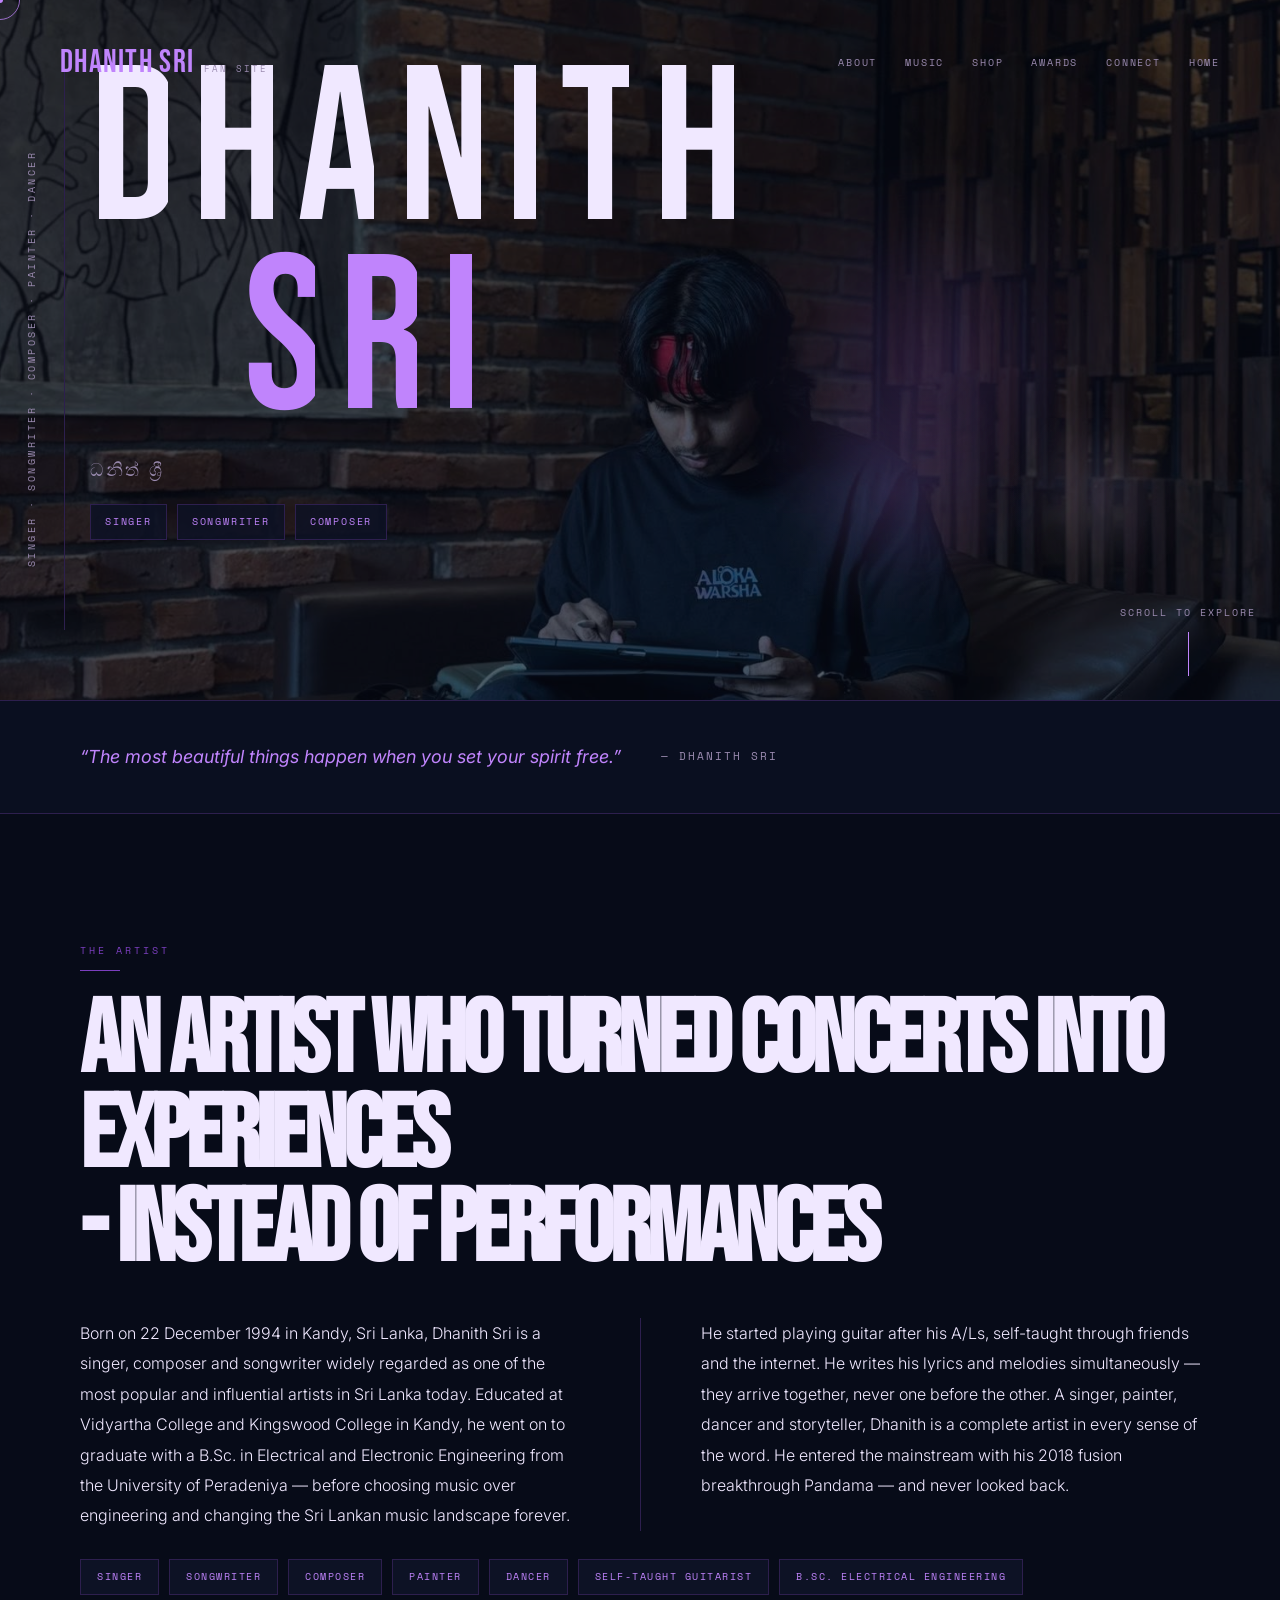
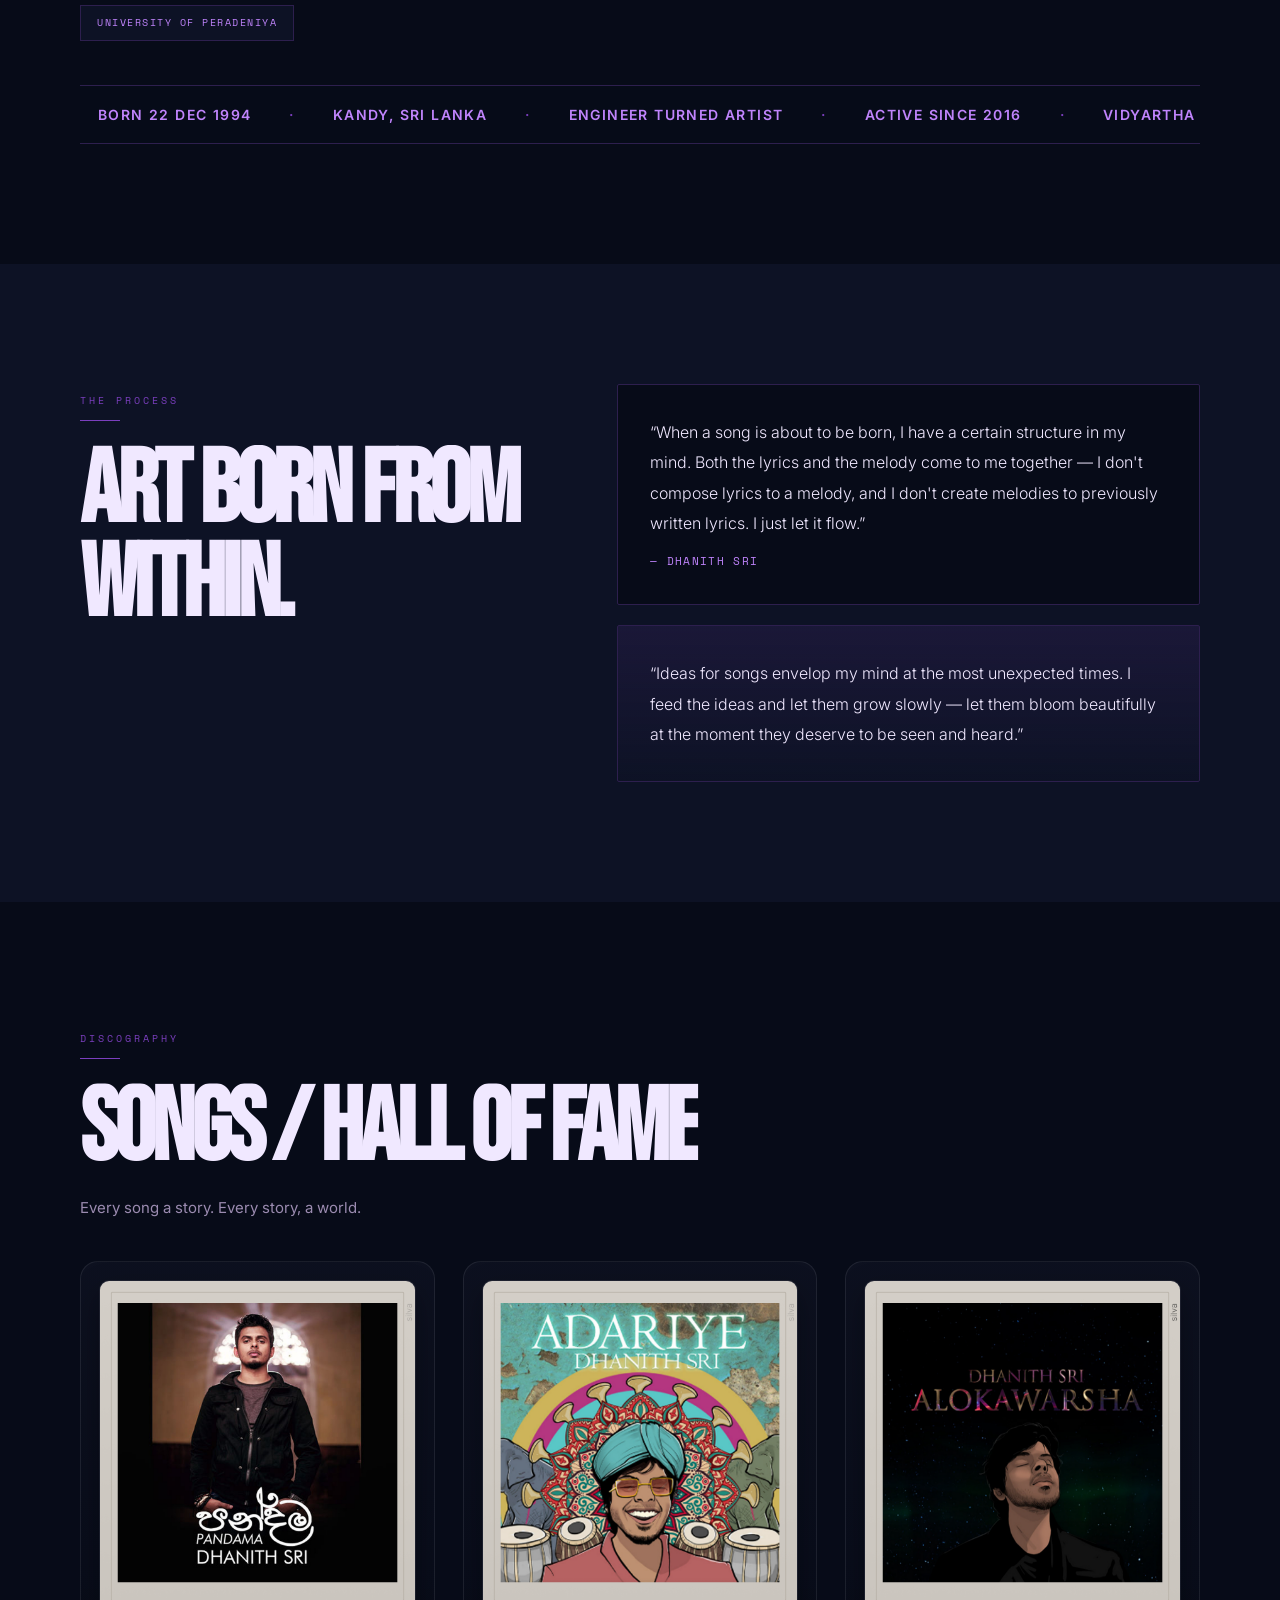
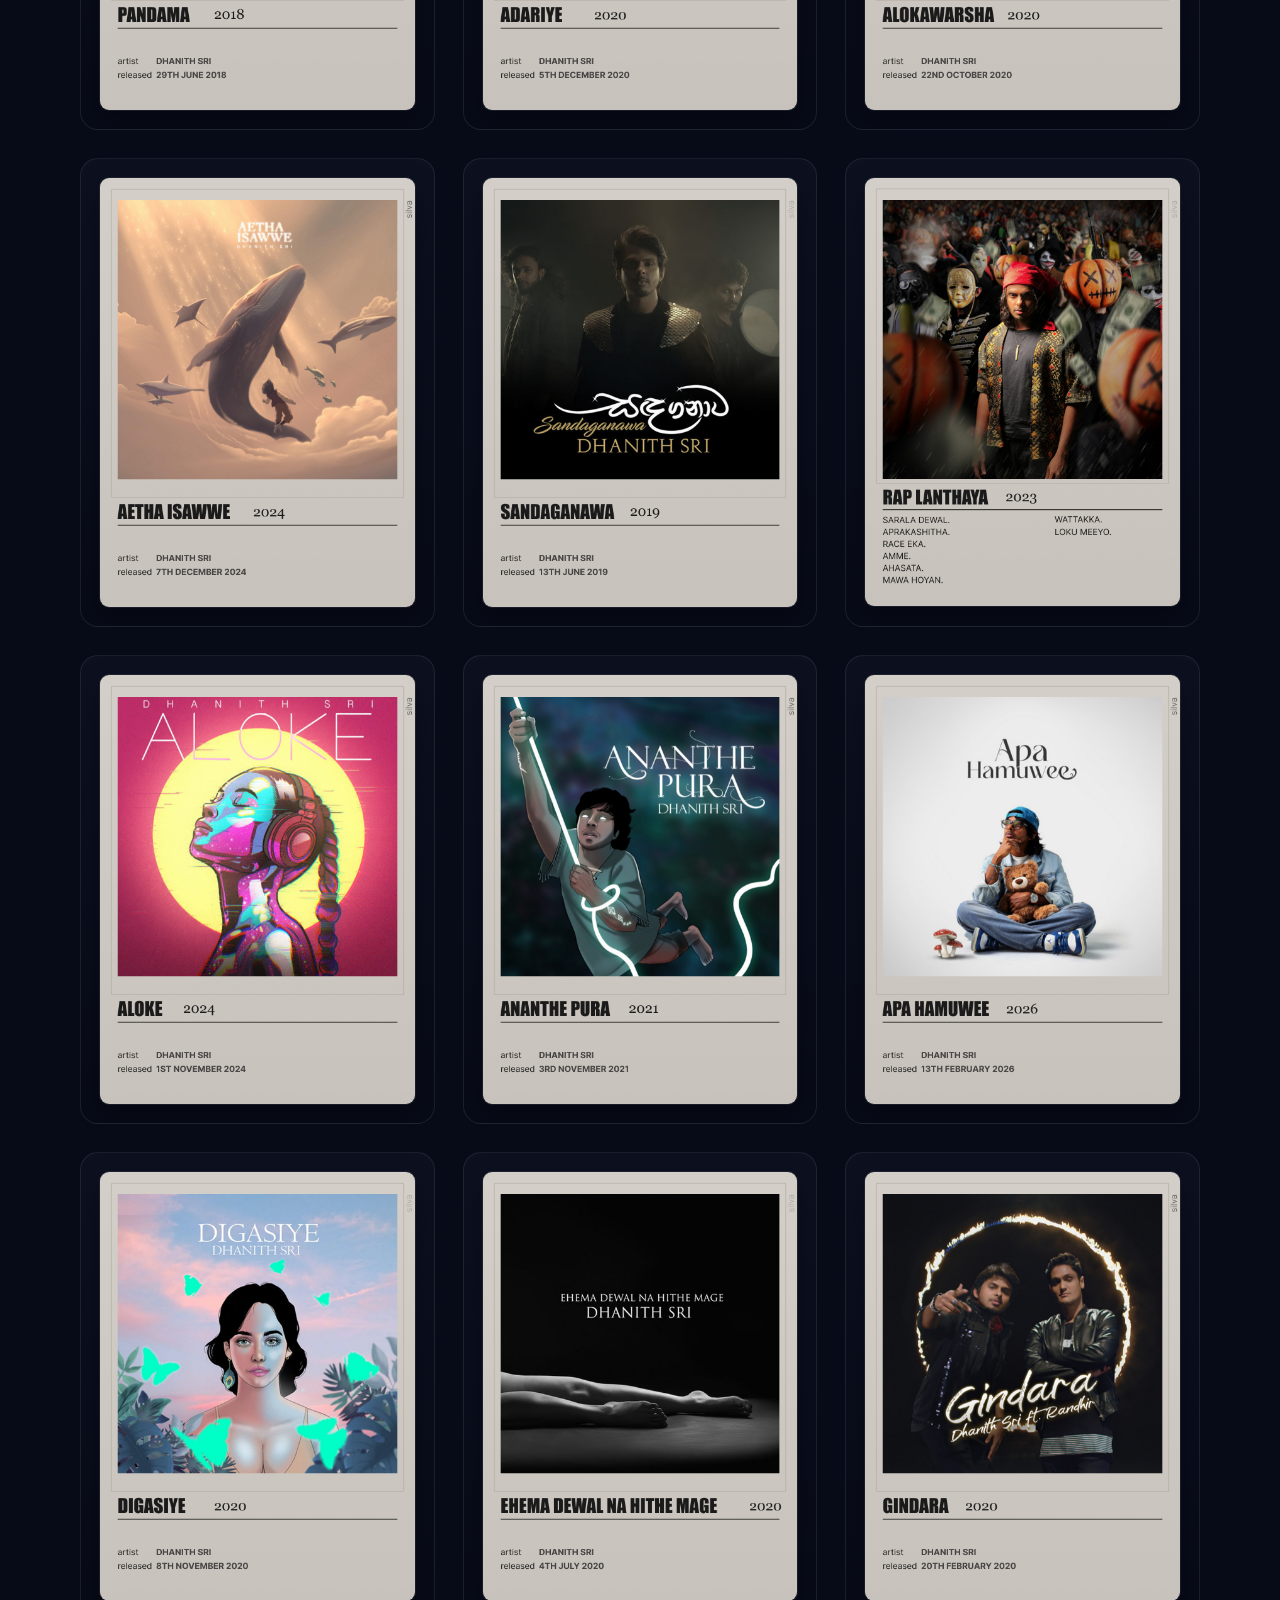
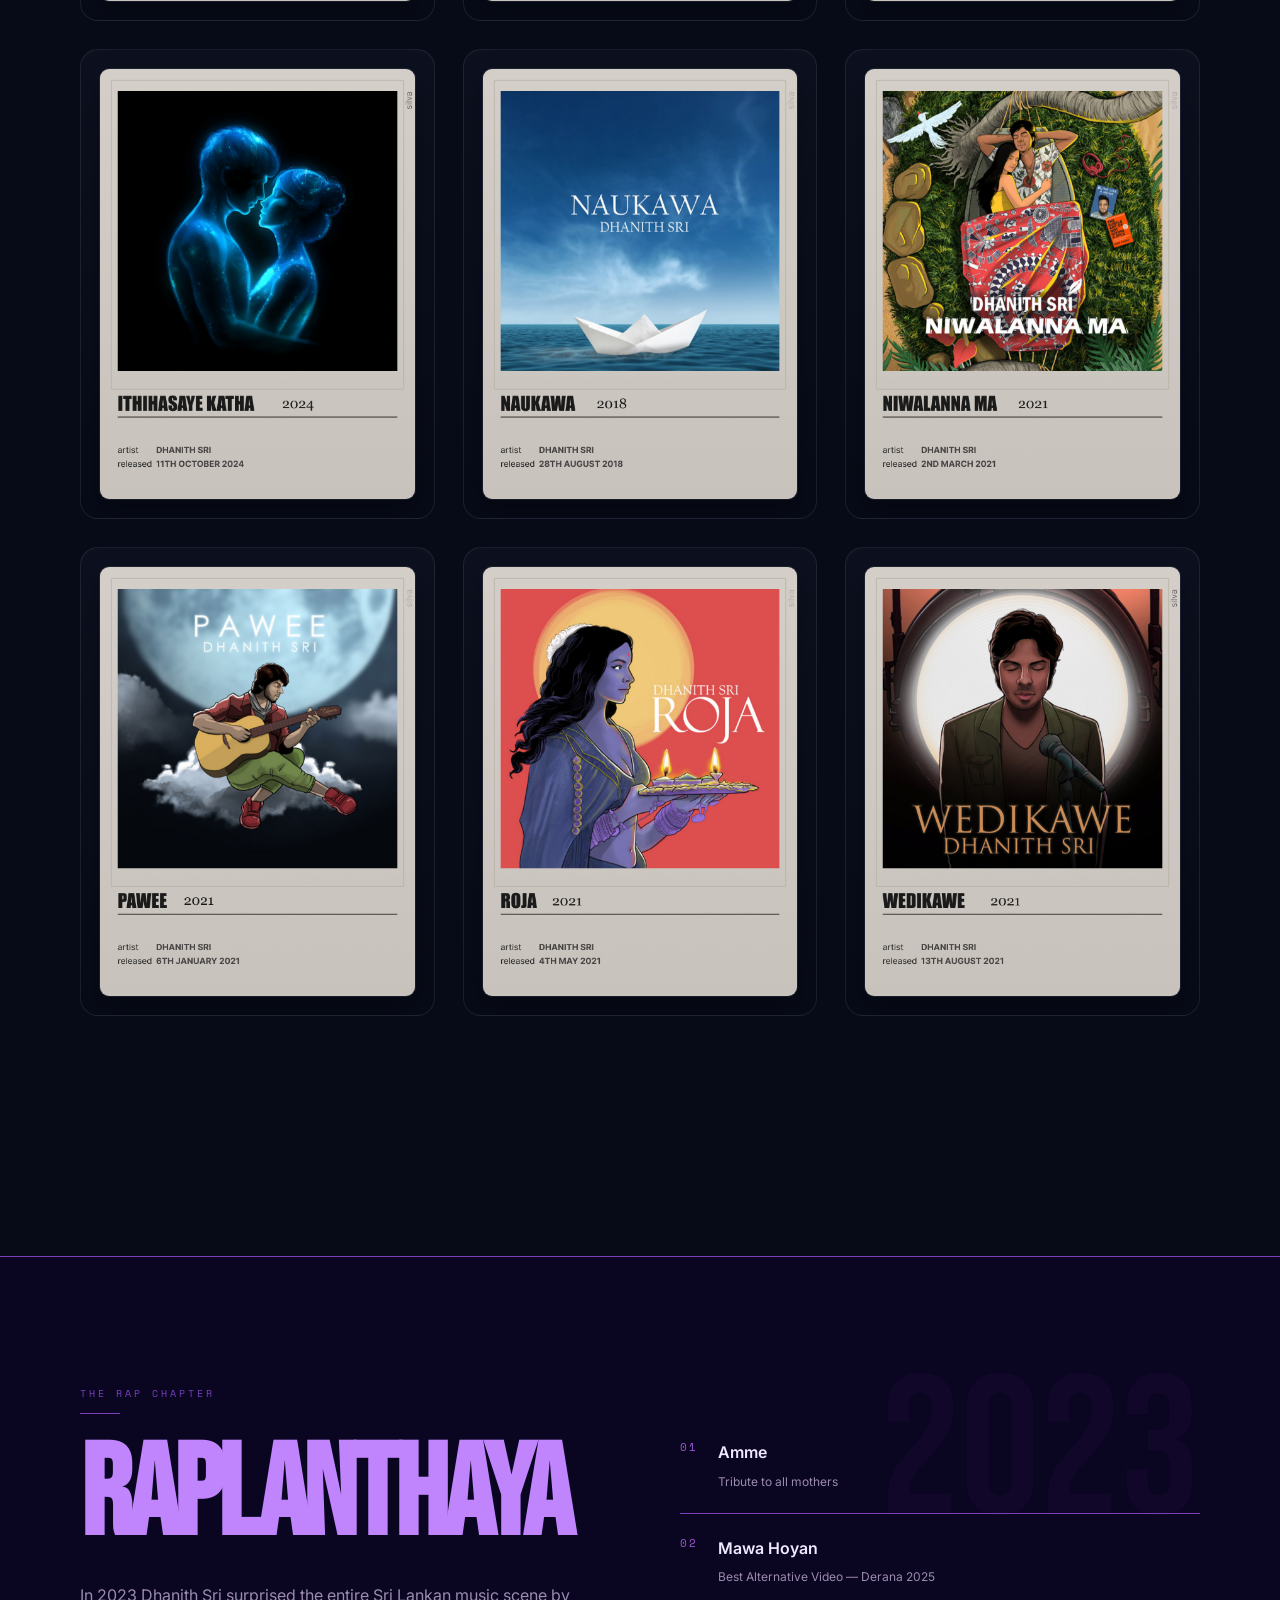
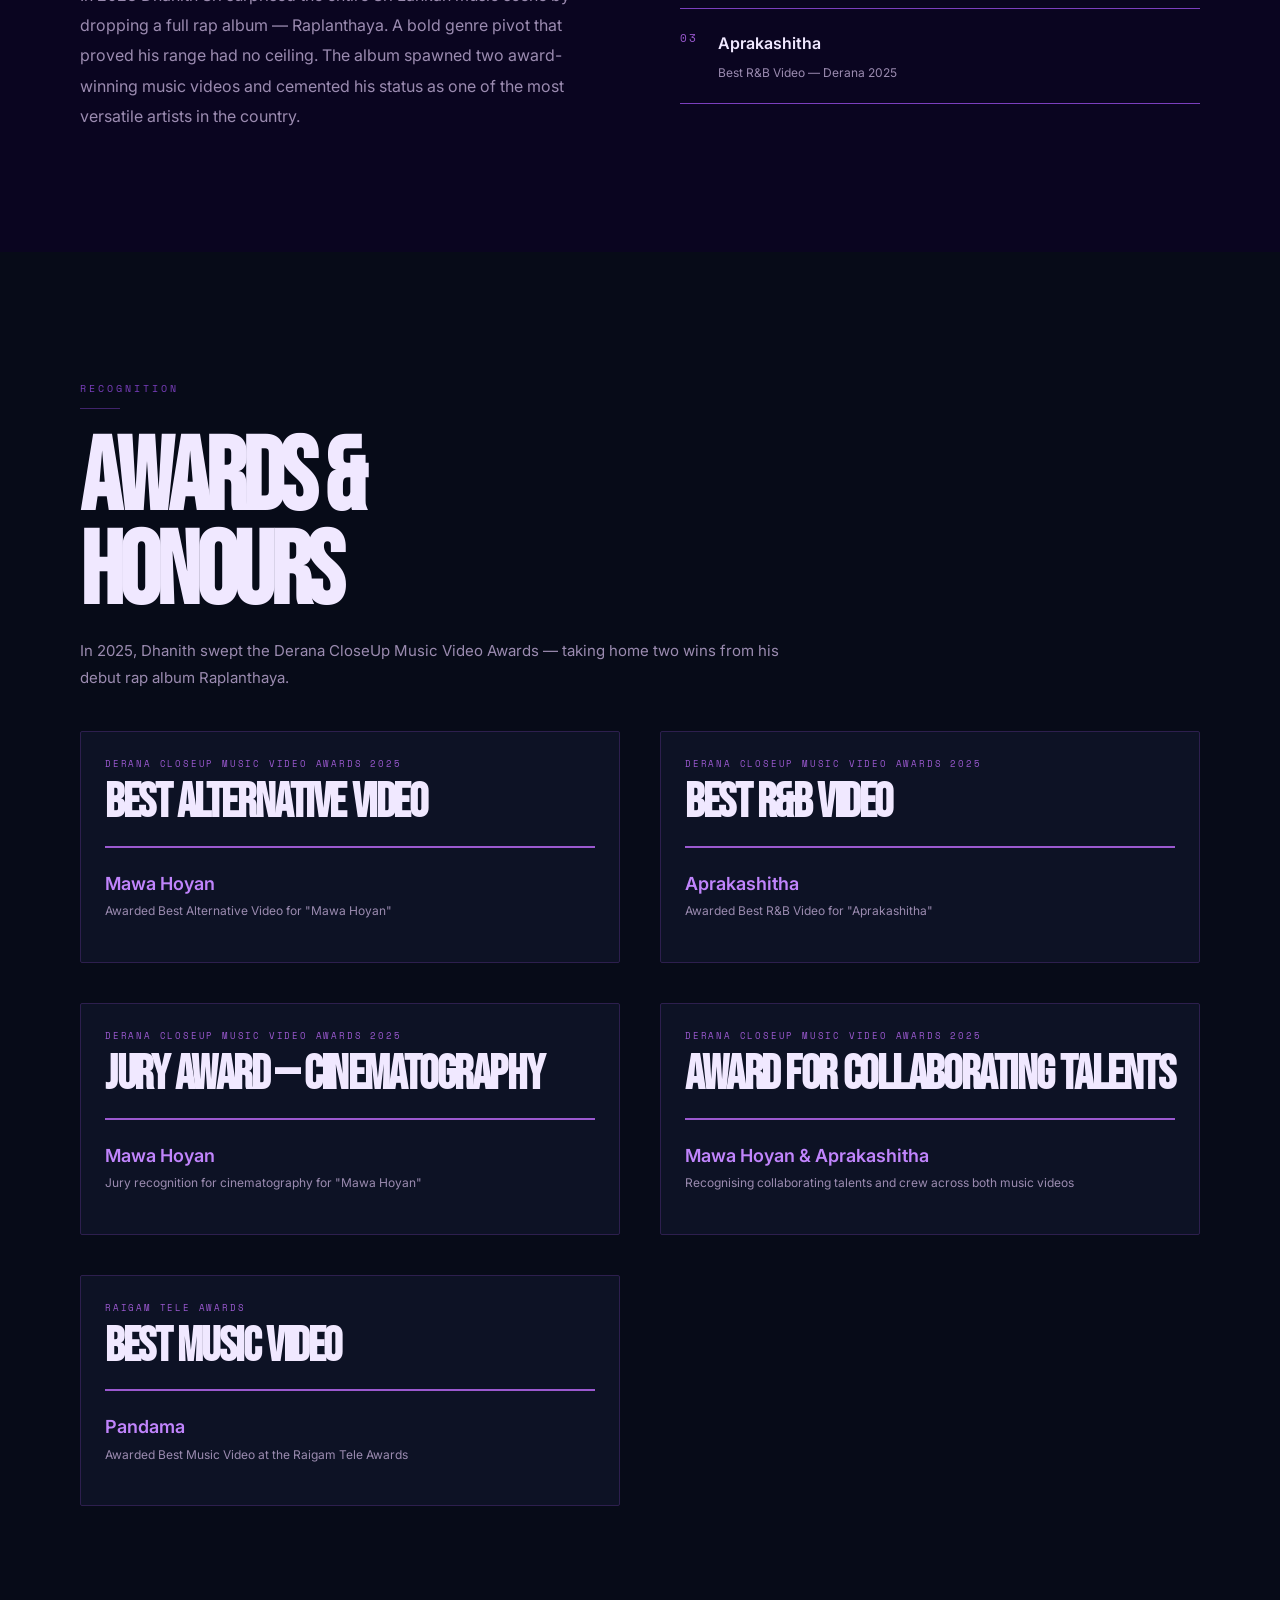
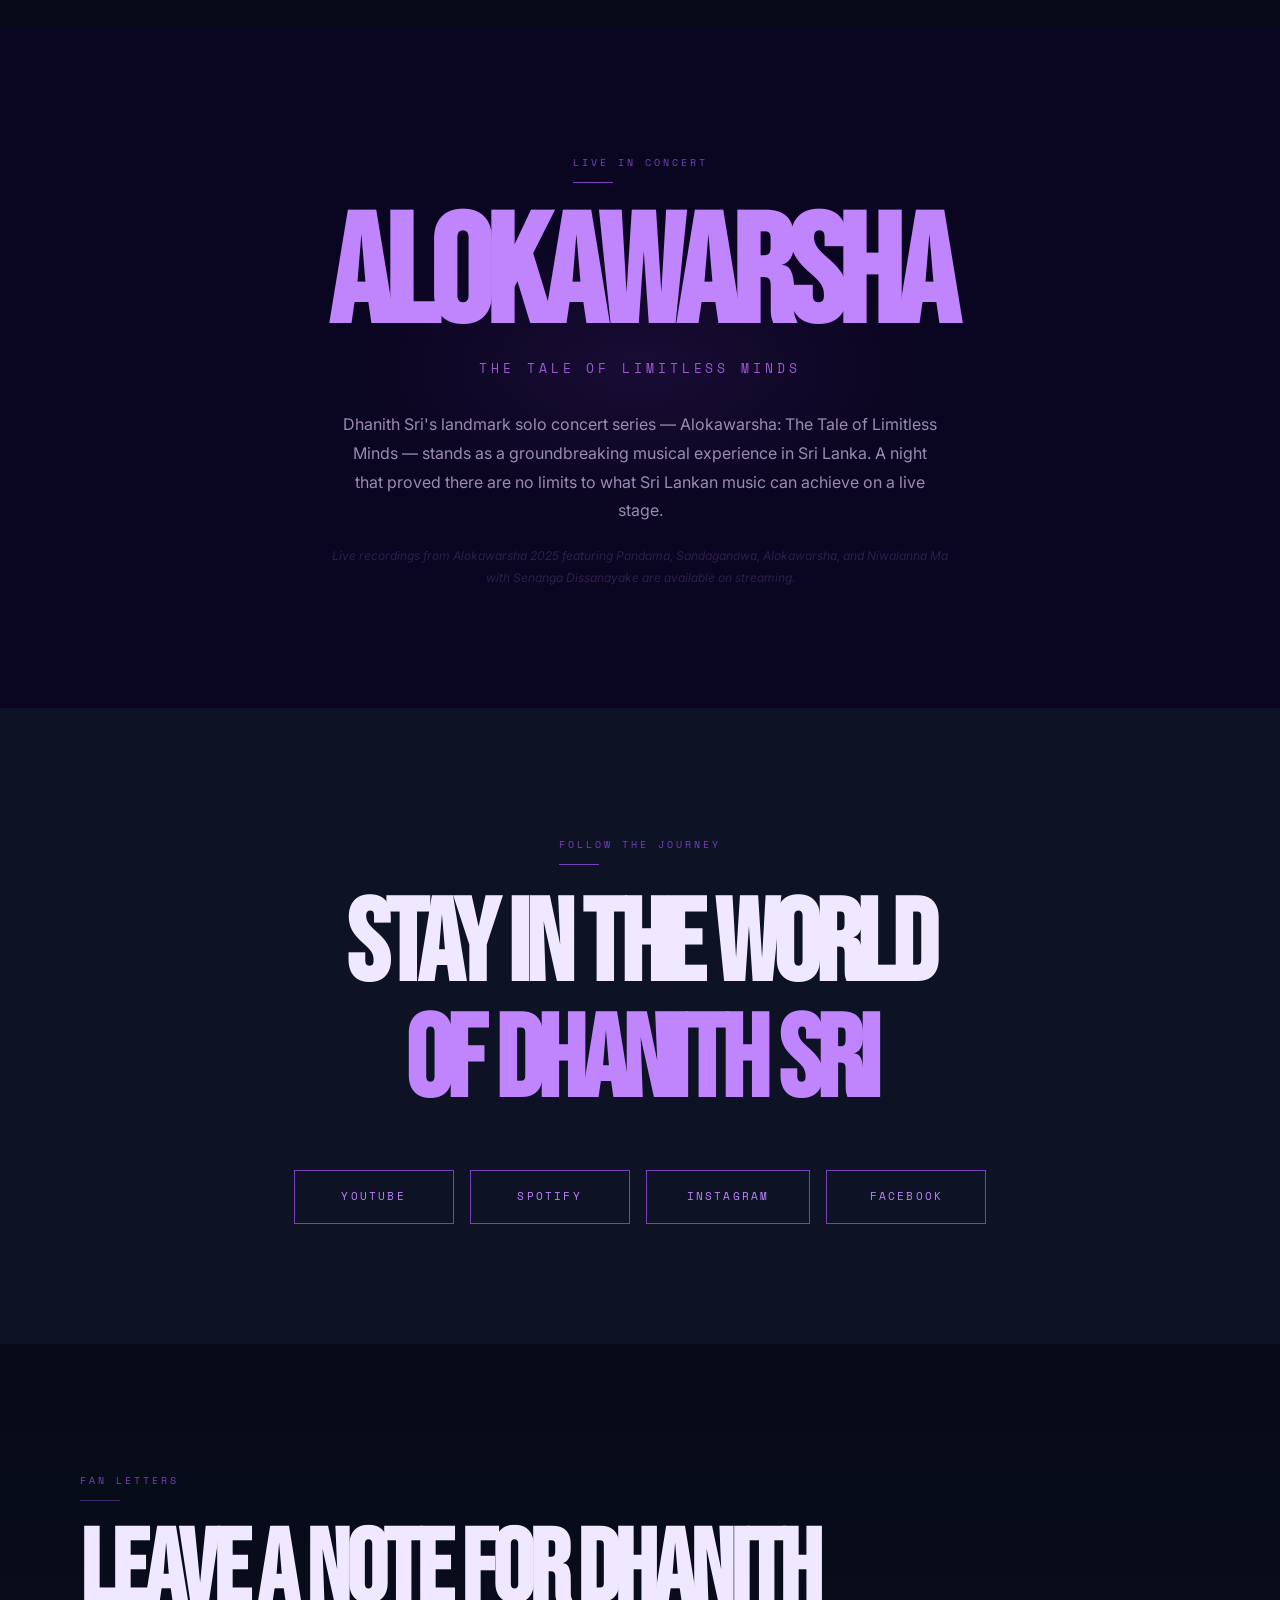
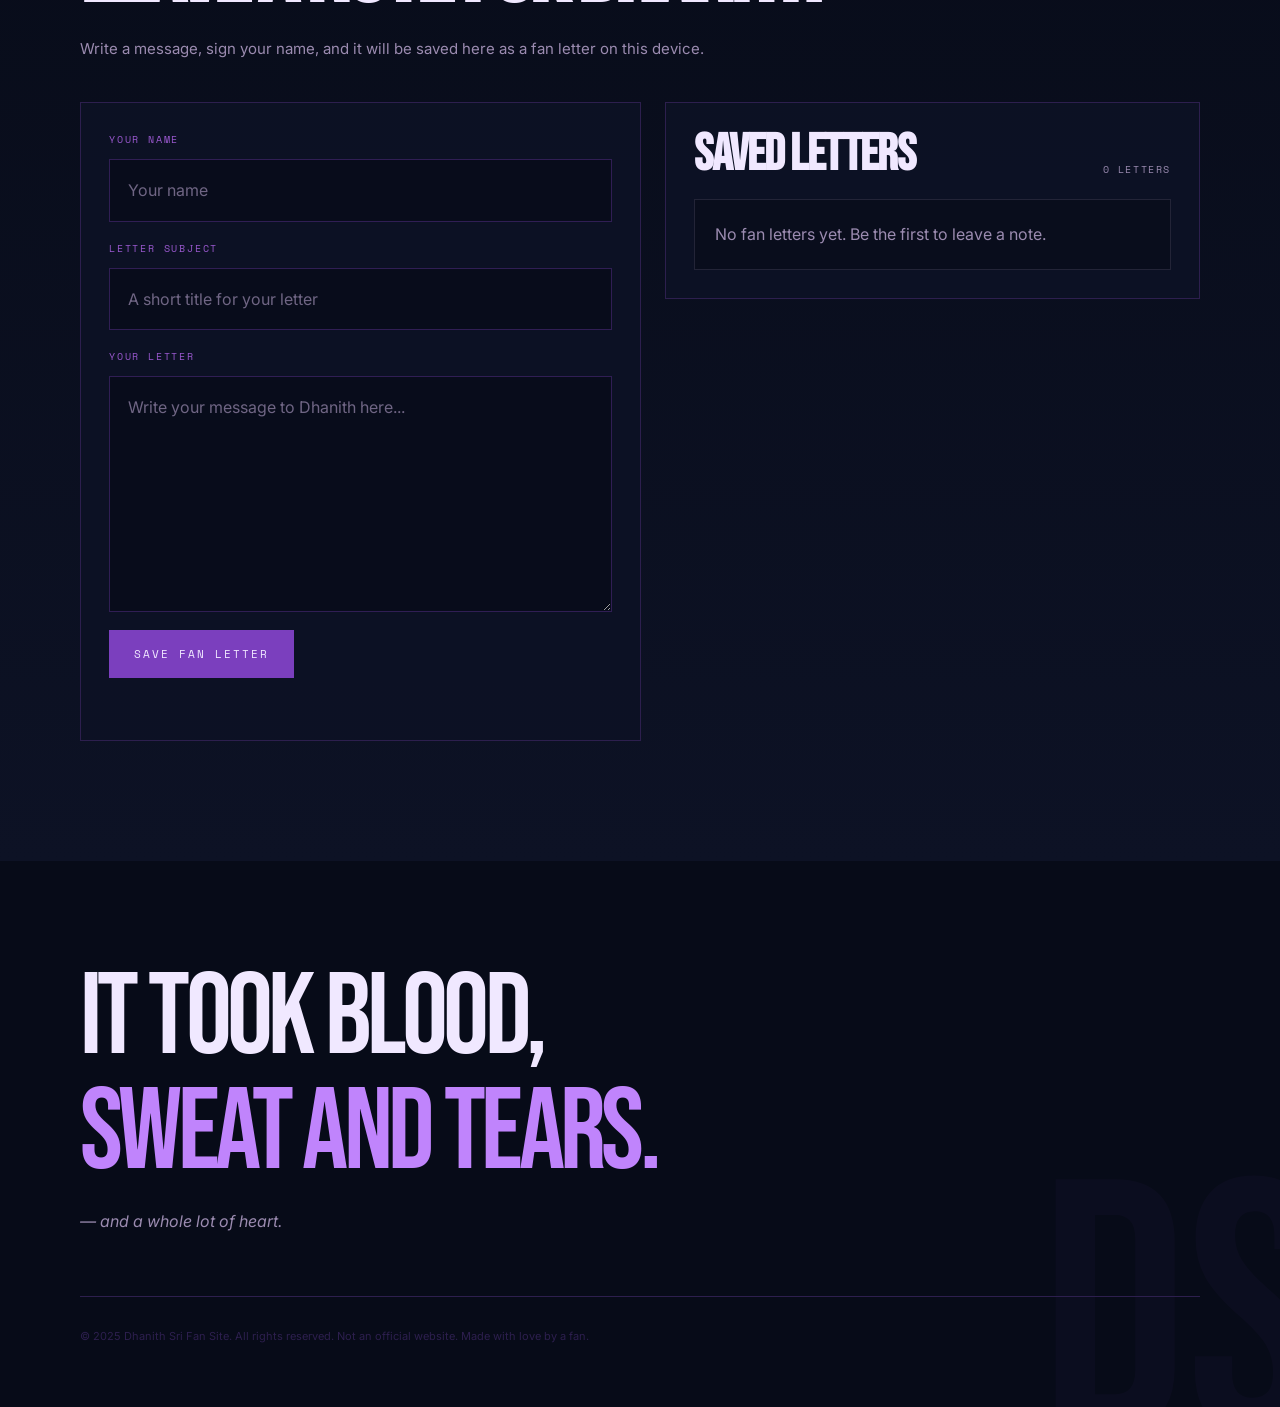
==== index.html @ 4b62cdda "Use assets/prevpic.png for Open Graph/Twitter preview image" ====
<!doctype html>
<html lang="en">
<head>
  <meta charset="utf-8" />
  <meta name="viewport" content="width=device-width, initial-scale=1" />
  <meta name="color-scheme" content="dark" />
  <title>Dhanith Sri | Fan Site</title>
  <meta name="description" content="A premium fan experience celebrating Sri Lankan singer, songwriter and composer Dhanith Sri." />
  <!-- Social preview / Open Graph -->
  <meta property="og:title" content="Dhanith Sri | Fan Site" />
  <meta property="og:description" content="A premium fan experience celebrating Sri Lankan singer, songwriter and composer Dhanith Sri." />
  <meta property="og:image" content="https://dhanith-sri.vercel.app/assets/prevpic.png" />
  <meta property="og:type" content="website" />
  <meta name="twitter:card" content="summary_large_image" />
  <meta name="twitter:title" content="Dhanith Sri | Fan Site" />
  <meta name="twitter:description" content="A premium fan experience celebrating Sri Lankan singer, songwriter and composer Dhanith Sri." />
  <meta name="twitter:image" content="https://dhanith-sri.vercel.app/assets/prevpic.png" />
  <link rel="preconnect" href="https://fonts.googleapis.com" />
  <link rel="preconnect" href="https://fonts.gstatic.com" crossorigin />
  <link href="https://fonts.googleapis.com/css2?family=Bebas+Neue&family=Inter:wght@300;400;500;600;700&family=Space+Mono:wght@400;700&display=swap" rel="stylesheet" />
  <link rel="stylesheet" href="style.css?v=2" />
  <script defer src="https://cdnjs.cloudflare.com/ajax/libs/gsap/3.12.5/gsap.min.js"></script>
  <script defer src="https://cdnjs.cloudflare.com/ajax/libs/gsap/3.12.5/ScrollTrigger.min.js"></script>
  <script defer src="https://cdnjs.cloudflare.com/ajax/libs/gsap/3.12.5/SplitType.min.js"></script>
  <!-- Firebase (Realtime Database) - config injected below -->
  <script src="https://www.gstatic.com/firebasejs/9.22.1/firebase-app-compat.js"></script>
  <script src="https://www.gstatic.com/firebasejs/9.22.1/firebase-database-compat.js"></script>
  <script>
    // Firebase web config provided by project owner
    window.FIREBASE_CONFIG = {
      apiKey: "REDACTED_API_KEY",
      authDomain: "dhanith-sri.firebaseapp.com",
      databaseURL: "https://dhanith-sri-default-rtdb.asia-southeast1.firebasedatabase.app",
      projectId: "dhanith-sri",
      storageBucket: "dhanith-sri.firebasestorage.app",
      messagingSenderId: "902487593853",
      appId: "1:902487593853:web:cb216add874983cabd3214",
      measurementId: "G-N34LWM3WVP"
    };
  </script>
  <script defer src="script.js?v=2"></script>
</head>
<body class="is-loading">
  <div class="loader" aria-hidden="true">
    <div class="loader-inner">
      <div class="loader-mark">DHANITH SRI</div>
      <div class="loader-track"><span class="loader-fill"></span></div>
    </div>
  </div>

  <div class="cursor-dot" aria-hidden="true"></div>
  <div class="cursor-ring" aria-hidden="true"><span class="cursor-ring-label"></span></div>

  <div class="mobile-menu" id="mobileMenu" aria-hidden="true">
    <nav class="mobile-menu-inner" aria-label="Mobile navigation">
      <a class="mobile-nav-link" href="#home">Home</a>
      <a class="mobile-nav-link" href="#about">About</a>
      <!-- Gallery removed -->
      <a class="mobile-nav-link" href="#music">Music</a>
      <a class="mobile-nav-link" href="https://shop.dhanithsri.lk/shop/" target="_blank" rel="noopener">Shop</a>
      <a class="mobile-nav-link" href="#awards">Awards</a>
      <a class="mobile-nav-link" href="#connect">Connect</a>
    </nav>
  </div>

  <header class="site-nav" id="siteNav">
    <div class="nav-inner">
      <a class="brand" href="#home" aria-label="Dhanith Sri home">
        <span class="brand-mark">DHANITH SRI</span>
        <span class="brand-sub">fan site</span>
      </a>

      <nav class="nav-links" aria-label="Primary navigation">
        <a href="#about">About</a>
        <!-- Gallery removed -->
        <a href="#music">Music</a>
        <a href="https://shop.dhanithsri.lk/shop/" target="_blank" rel="noopener">Shop</a>
        <a href="#awards">Awards</a>
        <a href="#connect">Connect</a>
        <a href="#home">Home</a>
      </nav>

      <button class="menu-toggle" type="button" aria-controls="mobileMenu" aria-expanded="false">
        <span></span>
        <span></span>
      </button>
    </div>
  </header>

  <main>
    <section class="hero" id="home">
      <div class="hero-backdrop" aria-hidden="true"></div>
      <div class="hero-watermark"></div>
      <div class="hero-rule" aria-hidden="true"></div>
      <div class="hero-side-label">SINGER · SONGWRITER · COMPOSER · PAINTER · DANCER</div>

      <div class="hero-copy">
        <p class="hero-line hero-line-1" aria-label="Dhanith">
          <span class="char-wrap"><span class="char">D</span></span>
          <span class="char-wrap"><span class="char">H</span></span>
          <span class="char-wrap"><span class="char">A</span></span>
          <span class="char-wrap"><span class="char">N</span></span>
          <span class="char-wrap"><span class="char">I</span></span>
          <span class="char-wrap"><span class="char">T</span></span>
          <span class="char-wrap"><span class="char">H</span></span>
        </p>
        <p class="hero-line hero-line-2" aria-label="Sri">
          <span class="char-wrap"><span class="char">S</span></span>
          <span class="char-wrap"><span class="char">R</span></span>
          <span class="char-wrap"><span class="char">I</span></span>
        </p>
        <p class="hero-sinhala">ධනිත් ශ්‍රී</p>
        <div class="hero-tags" aria-label="Quick facts">
          <span class="hero-tag">Singer</span>
          <span class="hero-tag">Songwriter</span>
          <span class="hero-tag">Composer</span>
        </div>
      </div>

      <div class="hero-art" aria-hidden="true">
        <div class="hero-orb hero-orb-a"></div>
        <div class="hero-orb hero-orb-b"></div>
        <div class="hero-orb hero-orb-c"></div>
      </div>

      <div class="hero-scroll" aria-hidden="true">
        <span class="hero-scroll-text">Scroll to explore</span>
        <span class="hero-scroll-line-track"><span class="hero-scroll-line"></span></span>
      </div>
    </section>

    <section class="quote-strip">
      <div class="quote-strip-inner">
        <p class="quote-strip-quote">“The most beautiful things happen when you set your spirit free.”</p>
        <p class="quote-strip-attr">— Dhanith Sri</p>
      </div>
    </section>

    <section class="section section--primary" id="about">
      <div class="section-inner">
        <div class="section-label reveal-text">THE ARTIST</div>
        <h2 class="section-title reveal-text">An artist who turned concerts into experiences<br />-  instead of performances</h2>

        <div class="about-grid">
          <div class="about-col">
            <p class="about-copy">
              Born on 22 December 1994 in Kandy, Sri Lanka, Dhanith Sri is a singer, composer and songwriter widely regarded as one of the most popular and influential artists in Sri Lanka today. Educated at Vidyartha College and Kingswood College in Kandy, he went on to graduate with a B.Sc. in Electrical and Electronic Engineering from the University of Peradeniya — before choosing music over engineering and changing the Sri Lankan music landscape forever.
            </p>
          </div>
          <div class="about-divider" aria-hidden="true"></div>
          <div class="about-col">
            <p class="about-copy">
              He started playing guitar after his A/Ls, self-taught through friends and the internet. He writes his lyrics and melodies simultaneously — they arrive together, never one before the other. A singer, painter, dancer and storyteller, Dhanith is a complete artist in every sense of the word. He entered the mainstream with his 2018 fusion breakthrough Pandama — and never looked back.
            </p>
          </div>
        </div>

        <div class="chip-row" aria-label="Highlights">
          <span class="chip">Singer</span>
          <span class="chip">Songwriter</span>
          <span class="chip">Composer</span>
          <span class="chip">Painter</span>
          <span class="chip">Dancer</span>
          <span class="chip">Self-Taught Guitarist</span>
          <span class="chip">B.Sc. Electrical Engineering</span>
          <span class="chip">University of Peradeniya</span>
        </div>
      </div>

      <div class="ticker-shell" aria-hidden="true">
        <div class="ticker about-ticker">
          <span>Born 22 Dec 1994</span><span class="ticker-dot">·</span>
          <span>Kandy, Sri Lanka</span><span class="ticker-dot">·</span>
          <span>Engineer Turned Artist</span><span class="ticker-dot">·</span>
          <span>Active Since 2016</span><span class="ticker-dot">·</span>
          <span>Vidyartha College</span><span class="ticker-dot">·</span>
          <span>Kingswood College</span><span class="ticker-dot">·</span>
          <span>University of Peradeniya</span><span class="ticker-dot">·</span>
          <span>Self-Taught Guitarist</span><span class="ticker-dot">·</span>
          <span>Painter</span><span class="ticker-dot">·</span>
          <span>Dancer</span>
          <span>Born 22 Dec 1994</span><span class="ticker-dot">·</span>
          <span>Kandy, Sri Lanka</span><span class="ticker-dot">·</span>
          <span>Engineer Turned Artist</span><span class="ticker-dot">·</span>
          <span>Active Since 2016</span><span class="ticker-dot">·</span>
          <span>Vidyartha College</span><span class="ticker-dot">·</span>
          <span>Kingswood College</span><span class="ticker-dot">·</span>
          <span>University of Peradeniya</span><span class="ticker-dot">·</span>
          <span>Self-Taught Guitarist</span><span class="ticker-dot">·</span>
          <span>Painter</span><span class="ticker-dot">·</span>
          <span>Dancer</span>
        </div>
      </div>
    </section>

    <section class="section section--alt" id="process">
      <div class="section-inner process-layout">
        <div>
          <div class="section-label reveal-text">THE PROCESS</div>
          <h2 class="section-title reveal-text">Art born from within.</h2>
        </div>
        <div class="process-grid">
          <article class="process-quote-card">
            <p class="process-quote">
              “When a song is about to be born, I have a certain structure in my mind. Both the lyrics and the melody come to me together — I don't compose lyrics to a melody, and I don't create melodies to previously written lyrics. I just let it flow.”
            </p>
            <p class="process-source">— Dhanith Sri</p>
          </article>
          <article class="process-quote-card process-quote-card--accent">
            <p class="process-quote">
              “Ideas for songs envelop my mind at the most unexpected times. I feed the ideas and let them grow slowly — let them bloom beautifully at the moment they deserve to be seen and heard.”
            </p>
          </article>
        </div>
      </div>
    </section>



    <section class="section section--primary" id="music">
      <div class="section-inner section-head">
        <div>
          <div class="section-label reveal-text">DISCOGRAPHY</div>
          <h2 class="section-title reveal-text">Songs / Hall of Fame</h2>
          <p class="section-sub reveal-text">Every song a story. Every story, a world.</p>
        </div>
      </div>
      <div class="songs-grid" id="songsGrid"></div>
    </section>

    <!-- Collabs section removed -->

    <section class="section section--rap" id="rap">
      <div class="section-inner rap-inner">
        <div class="rap-copy">
          <div class="section-label reveal-text">THE RAP CHAPTER</div>
          <h2 class="rap-title reveal-text">Raplanthaya</h2>
          <p class="rap-body reveal-text">
            In 2023 Dhanith Sri surprised the entire Sri Lankan music scene by dropping a full rap album — Raplanthaya. A bold genre pivot that proved his range had no ceiling. The album spawned two award-winning music videos and cemented his status as one of the most versatile artists in the country.
          </p>
        </div>
        <div class="rap-panel">
          <div class="rap-watermark-year">2023</div>
          <div class="rap-track-list">
            <div class="rap-track rap-track--award">
              <div class="rap-track-num">01</div>
              <div>
                <div class="rap-track-title">Amme</div>
                <div class="rap-track-sub">Tribute to all mothers</div>
              </div>
            </div>
            <div class="rap-track rap-track--award">
              <div class="rap-track-num">02</div>
              <div>
                <div class="rap-track-title">Mawa Hoyan</div>
                <div class="rap-track-sub"> Best Alternative Video — Derana 2025</div>
              </div>
            </div>
            <div class="rap-track rap-track--award">
              <div class="rap-track-num">03</div>
              <div>
                <div class="rap-track-title">Aprakashitha</div>
                <div class="rap-track-sub"> Best R&amp;B Video — Derana 2025</div>
              </div>
            </div>
          </div>
        </div>
      </div>
    </section>

    <section class="section section--primary" id="awards">
      <div class="section-inner section-head">
        <div>
          <div class="section-label reveal-text">RECOGNITION</div>
          <h2 class="section-title reveal-text">Awards &amp;<br />Honours</h2>
          <p class="section-sub reveal-text">In 2025, Dhanith swept the Derana CloseUp Music Video Awards — taking home two wins from his debut rap album Raplanthaya.</p>
        </div>
      </div>
      <div class="awards-grid" id="awardsGrid"></div>
    </section>

    

    <section class="section section--concert" id="live">
      <div class="concert-glow" aria-hidden="true"></div>
      <div class="section-inner concert-inner">
        <div class="section-label reveal-text">LIVE IN CONCERT</div>
        <h2 class="concert-title reveal-text">Alokawarsha</h2>
        <p class="concert-sub reveal-text">The Tale of Limitless Minds</p>
        <p class="concert-desc reveal-text">
          Dhanith Sri's landmark solo concert series — Alokawarsha: The Tale of Limitless Minds — stands as a groundbreaking musical experience in Sri Lanka. A night that proved there are no limits to what Sri Lankan music can achieve on a live stage.
        </p>
        <p class="concert-note reveal-text">
          Live recordings from Alokawarsha 2025 featuring Pandama, Sandaganawa, Alokawarsha, and Niwalanna Ma with Senanga Dissanayake are available on streaming.
        </p>
      </div>
    </section>
    

    <section class="section section--connect" id="connect">
      <div class="section-inner connect-inner">
        <div class="section-label reveal-text">FOLLOW THE JOURNEY</div>
        <h2 class="connect-title reveal-text">Stay in the world<br /><span class="connect-title-purple">of Dhanith Sri</span></h2>
        <div class="connect-buttons">
          <a class="connect-btn" data-cursor="VIEW" href="https://www.youtube.com/@dhanithsrimusic/featured" target="_blank" rel="noopener">YouTube</a>
          <a class="connect-btn" data-cursor="VIEW" href="https://open.spotify.com/artist/25JFNpUo9kGJwGwMPUDBRs?si=By4ANctsQoyQgGPC8GblTQ" target="_blank" rel="noopener">Spotify</a>
          <a class="connect-btn" data-cursor="VIEW" href="https://www.instagram.com/dhanithsriofficial/" target="_blank" rel="noopener">Instagram</a>
          <a class="connect-btn" data-cursor="VIEW" href="https://www.facebook.com/dhanithsri" target="_blank" rel="noopener">Facebook</a>
        </div>
      </div>
    </section>

    <section class="section section--primary section--letters" id="fan-letters">
      <div class="section-inner fan-letters-inner">
        <div class="fan-letters-copy">
          <div class="section-label reveal-text">FAN LETTERS</div>
          <h2 class="section-title reveal-text">Leave a note for Dhanith</h2>
          <p class="section-sub reveal-text">Write a message, sign your name, and it will be saved here as a fan letter on this device.</p>
        </div>

        <div class="fan-letters-layout">
          <form class="fan-letter-form" id="fanLetterForm">
            <label class="fan-field">
              <span>Your name</span>
              <input id="fanName" name="fanName" type="text" maxlength="60" placeholder="Your name" required />
            </label>

            <label class="fan-field">
              <span>Letter subject</span>
              <input id="fanSubject" name="fanSubject" type="text" maxlength="80" placeholder="A short title for your letter" required />
            </label>

            <label class="fan-field fan-field--message">
              <span>Your letter</span>
              <textarea id="fanMessage" name="fanMessage" rows="7" maxlength="1000" placeholder="Write your message to Dhanith here..." required></textarea>
            </label>

            <button class="fan-letter-submit" type="submit">Save fan letter</button>
            <p class="fan-letter-status" id="fanLetterStatus" aria-live="polite"></p>
          </form>

          <div class="fan-letter-wall" aria-live="polite">
            <div class="fan-letter-wall-head">
              <h3>Saved letters</h3>
              <p id="fanLetterCount">0 letters</p>
            </div>
            <div class="fan-letter-list" id="fanLetterList"></div>
          </div>
        </div>
      </div>
    </section>
  </main>

  <footer class="site-footer">
    <div class="footer-watermark" aria-hidden="true">DS</div>
    <div class="footer-inner">
      <span class="footer-big">It took blood,<br /><span class="footer-big-purple">sweat and tears.</span></span>
      <p class="footer-sub">— and a whole lot of heart.</p>
      <div class="footer-rule"></div>
      <div class="footer-meta">
          <p class="footer-copy">© 2025 Dhanith Sri Fan Site. All rights reserved. Not an official website. Made with love by a fan.</p>
      </div>
    </div>
  </footer>

  <!-- Immersive Song Modal -->
  <div class="modal-overlay" id="songModal" aria-hidden="true">
    <div class="modal-wrapper">
      <button class="modal-close" id="modalCloseBtn" aria-label="Close modal">
        <span></span>
        <span></span>
      </button>
      <div class="modal-body">
        <div class="modal-left">
          <div class="modal-poster-wrap">
            <img class="modal-poster" id="modalPoster" src="" alt="Song Poster" />
          </div>
        </div>
        <div class="modal-right">
          <div class="modal-header-info">
            <span class="modal-genre" id="modalGenre">Alternative Fusion</span>
            <span class="modal-year" id="modalYear">2018</span>
          </div>
          <h2 class="modal-song-title" id="modalSongTitle">Pandama</h2>
          <p class="modal-artist">Dhanith Sri</p>
          <div class="modal-divider"></div>
          <p class="modal-description" id="modalDescription">
            The breakthrough fusion track that reshaped the contemporary Sri Lankan music scene, blending alternative rock with traditional folk vibes.
          </p>
          
          <!-- Interactive Embed Section -->
          <div class="modal-player-wrap">
            <div class="modal-player-header">STREAM / PLAY TRACK</div>
            <div class="modal-embed" id="modalEmbed">
              <!-- Dynamically populated iframe -->
            </div>
          </div>
          
          <div class="modal-links">
            <a class="modal-link-btn modal-link-btn--youtube" id="modalYoutubeLink" href="#" target="_blank" rel="noopener">YouTube Video</a>
            <a class="modal-link-btn modal-link-btn--spotify" id="modalSpotifyLink" href="#" target="_blank" rel="noopener">Spotify Stream</a>
          </div>
        </div>
      </div>
    </div>
  </div>
</body>
</html>
---- style.css ----
:root {
  --bg-primary: #070B18;
  --bg-secondary: #0D1225;
  --bg-tertiary: #0a0520;
  --purple-deep: #7B3FBE;
  --purple-mid: #9B59D0;
  --purple-light: #C084FC;
  --purple-shimmer: #E2C4FF;
  --text-primary: #F0E8FF;
  --text-secondary: #9B8BB0;
  --border: #2D1F4E;
  --card-a: #1a0a3d;
  --card-b: #0f1535;
  --card-c: #200a40;
  --card-d: #0a1628;
}

* {
  box-sizing: border-box;
}

html {
  scroll-behavior: smooth;
  cursor: none;
}

html.touch-device,
html.touch-device body {
  cursor: auto;
}

body {
  margin: 0;
  min-height: 100vh;
  background:
    radial-gradient(circle at 18% 12%, rgba(155, 89, 208, 0.12), transparent 24%),
    radial-gradient(circle at 80% 16%, rgba(226, 196, 255, 0.08), transparent 20%),
    linear-gradient(180deg, var(--bg-primary) 0%, var(--bg-tertiary) 100%);
  color: var(--text-primary);
  font-family: Inter, sans-serif;
  font-size: 16px;
  line-height: 1.8;
  overflow-x: hidden;
}

body.is-loading {
  overflow: hidden;
}

body.menu-open {
  overflow: hidden;
}

img,
svg {
  display: block;
  max-width: 100%;
}

a,
button {
  cursor: none;
}

button,
a {
  -webkit-tap-highlight-color: transparent;
}

main {
  position: relative;
  z-index: 1;
}

.section,
.quote-strip,
.site-footer {
  position: relative;
}

.section {
  padding: 120px 80px;
}

.section--primary {
  background: var(--bg-primary);
}

.section--alt {
  background: var(--bg-secondary);
}

.section--gallery {
  background: linear-gradient(180deg, #0a1022 0%, #070b18 100%);
  overflow: hidden;
}

.section--rap {
  background: var(--bg-tertiary);
  border-top: 1px solid var(--purple-deep);
}

.section--stats {
  background: var(--bg-secondary);
  border-top: 1px solid var(--border);
  border-bottom: 1px solid var(--border);
}

.section--concert {
  background: var(--bg-tertiary);
  text-align: center;
  overflow: hidden;
}

.section--connect {
  background: var(--bg-secondary);
  text-align: center;
}

.section-inner,
.nav-inner,
.footer-inner,
.quote-strip-inner {
  max-width: 1200px;
  margin: 0 auto;
}

.section-head {
  display: flex;
  justify-content: space-between;
  align-items: end;
  gap: 32px;
  margin-bottom: 40px;
}

.section-head--stacked {
  margin-bottom: 28px;
}

.section-label {
  display: inline-flex;
  flex-direction: column;
  gap: 14px;
  margin-bottom: 24px;
  color: var(--purple-deep);
  font-family: 'Space Mono', monospace;
  font-size: 10px;
  line-height: 1;
  letter-spacing: 0.3em;
  text-transform: uppercase;
}

.section-label::after {
  content: '';
  display: block;
  width: 40px;
  height: 1px;
  background: var(--purple-deep);
}

.section-title,
.rap-title,
.concert-title,
.connect-title {
  margin: 0;
  font-family: 'Bebas Neue', sans-serif;
  text-transform: uppercase;
  letter-spacing: -0.04em;
  line-height: 0.92;
}

.section-title {
  font-size: clamp(60px, 8vw, 120px);
}

.section-sub {
  max-width: 720px;
  margin: 16px 0 0;
  color: var(--text-secondary);
  font-size: 15px;
}

.reveal-text {
  clip-path: inset(0 0 0 0);
}

.loader {
  position: fixed;
  inset: 0;
  z-index: 9999;
  display: grid;
  place-items: center;
  background: var(--bg-primary);
}

.loader-inner {
  text-align: center;
}

.loader-mark {
  margin-bottom: 8px;
  color: var(--purple-light);
  font-family: 'Bebas Neue', sans-serif;
  font-size: clamp(88px, 16vw, 180px);
  line-height: 0.9;
  letter-spacing: 0.02em;
}

.loader-name {
  margin-bottom: 20px;
  color: var(--text-secondary);
  font-family: 'Space Mono', monospace;
  font-size: 11px;
  letter-spacing: 0.25em;
  text-transform: uppercase;
}

.loader-track {
  position: relative;
  width: min(880px, 90vw);
  height: 2px;
  background: #2D1F4E;
  overflow: hidden;
}

.loader-fill {
  display: block;
  width: 0;
  height: 100%;
  background: var(--purple-deep);
}

.cursor-dot,
.cursor-ring {
  position: fixed;
  top: 0;
  left: 0;
  pointer-events: none;
  z-index: 10000;
  transform: translate(-50%, -50%);
}

.cursor-dot {
  width: 6px;
  height: 6px;
  border-radius: 50%;
  background: var(--purple-light);
}

.cursor-ring {
  width: 40px;
  height: 40px;
  border: 1px solid rgba(192, 132, 252, 0.75);
  border-radius: 50%;
  display: grid;
  place-items: center;
  color: var(--text-primary);
  font-family: 'Space Mono', monospace;
  font-size: 8px;
  letter-spacing: 0.2em;
  text-transform: uppercase;
  background: rgba(123, 63, 190, 0);
  transition: background 0.25s ease, border-color 0.25s ease, color 0.25s ease;
}

.cursor-ring.is-active {
  background: rgba(123, 63, 190, 0.14);
  border-color: var(--purple-light);
  color: var(--text-primary);
}

.cursor-ring-label {
  transform: translateY(1px);
  white-space: nowrap;
}

.site-nav {
  position: fixed;
  inset: 0 0 auto 0;
  z-index: 70;
  padding: 18px 24px 0;
  pointer-events: none;
}

.nav-inner {
  display: flex;
  align-items: center;
  justify-content: space-between;
  gap: 20px;
  padding: 16px 20px;
  border-bottom: 1px solid transparent;
  transition: background 0.35s ease, backdrop-filter 0.35s ease, border-color 0.35s ease, transform 0.35s ease;
  pointer-events: auto;
}

.site-nav.scrolled .nav-inner {
  background: rgba(7, 11, 24, 0.85);
  border-bottom-color: var(--border);
  backdrop-filter: blur(20px);
}

.brand {
  display: inline-flex;
  align-items: baseline;
  gap: 10px;
  color: var(--text-primary);
  text-decoration: none;
}

.brand-mark {
  font-family: 'Bebas Neue', sans-serif;
  font-size: 32px;
  letter-spacing: 0.04em;
  color: var(--purple-light);
}

.brand-sub {
  color: var(--text-secondary);
  font-family: 'Space Mono', monospace;
  font-size: 9px;
  letter-spacing: 0.22em;
  text-transform: uppercase;
}

.nav-links {
  display: flex;
  align-items: center;
  gap: 28px;
}

.nav-links a {
  color: var(--text-secondary);
  font-family: 'Space Mono', monospace;
  font-size: 10px;
  letter-spacing: 0.18em;
  text-decoration: none;
  text-transform: uppercase;
  transition: color 0.25s ease;
}

.nav-links a:hover {
  color: var(--purple-light);
}

.menu-toggle {
  display: none;
  width: 44px;
  height: 44px;
  border: 1px solid var(--border);
  background: rgba(13, 18, 37, 0.72);
  color: var(--text-primary);
  padding: 0;
  align-items: center;
  justify-content: center;
  flex-direction: column;
  gap: 5px;
}

.menu-toggle span {
  display: block;
  width: 16px;
  height: 1px;
  background: currentColor;
}

.mobile-menu {
  position: fixed;
  inset: 0;
  z-index: 9998;
  background: var(--bg-tertiary);
  display: grid;
  place-items: center;
  opacity: 0;
  pointer-events: none;
  transition: opacity 0.4s ease;
}

.mobile-menu.open {
  opacity: 1;
  pointer-events: auto;
}

.mobile-menu-inner {
  display: grid;
  gap: 12px;
  text-align: center;
}

.mobile-nav-link {
  color: var(--text-primary);
  text-decoration: none;
  font-family: 'Bebas Neue', sans-serif;
  font-size: clamp(50px, 12vw, 90px);
  letter-spacing: -0.04em;
  transition: color 0.25s ease;
}

.mobile-nav-link:hover {
  color: var(--purple-light);
}

.hero {
  position: relative;
  min-height: 100vh;
  min-height: 700px;
  overflow: hidden;
  background: var(--bg-primary);
}

/* Hero backdrop image placed behind the large DS watermark. */
.hero-backdrop {
  position: absolute;
  inset: 0;
  z-index: 0;
  pointer-events: none;
  background-image: url('assets/RANDOMS/531670048_1311829043633112_3766366517050029322_n.jpg');
  background-size: cover;
  background-position: center center;
  opacity: 0.38;
  filter: saturate(1) contrast(1) brightness(0.92);
  transform: scale(1.02);
} 

.hero-watermark {
  position: absolute;
  right: -60px;
  top: 50%;
  z-index: 2;
  color: var(--purple-deep);
  opacity: 0.04;
  font-family: 'Bebas Neue', sans-serif;
  font-size: clamp(300px, 40vw, 600px);
  line-height: 0.8;
  transform: translateY(-50%);
  pointer-events: none;
}

.hero-rule {
  position: absolute;
  left: 64px;
  top: 10%;
  width: 1px;
  height: 80%;
  background: var(--border);
}

.hero-side-label {
  position: absolute;
  left: 32px;
  top: 50%;
  z-index: 2;
  color: var(--text-secondary);
  font-family: 'Space Mono', monospace;
  font-size: 10px;
  letter-spacing: 0.25em;
  transform: rotate(-90deg) translateX(-50%);
  transform-origin: left center;
  white-space: nowrap;
}

.hero-copy {
  position: absolute;
  left: 90px;
  bottom: 160px;
  z-index: 3;
}

.hero-line {
  margin: 0;
  color: var(--text-primary);
  font-family: 'Bebas Neue', sans-serif;
  font-size: clamp(120px, 18vw, 220px);
  line-height: 0.86;
  letter-spacing: -0.05em;
}

.hero-line-2 {
  margin-left: clamp(80px, 12vw, 200px);
  color: var(--purple-light);
}

.char-wrap {
  display: inline-block;
  overflow: hidden;
  vertical-align: top;
}

.char {
  display: inline-block;
  transform: translateY(120%);
  transition: transform 1s cubic-bezier(0.16, 1, 0.3, 1);
  will-change: transform;
}

body.hero-ready .char {
  transform: translateY(0);
}

.hero-sinhala {
  margin: 16px 0 0;
  color: var(--text-secondary);
  font-family: 'Inter', sans-serif;
  font-size: 18px;
  letter-spacing: 0.14em;
}

.hero-tags {
  display: flex;
  flex-wrap: wrap;
  gap: 10px;
  margin-top: 18px;
}

.hero-tag {
  display: inline-flex;
  align-items: center;
  padding: 8px 14px;
  border: 1px solid var(--border);
  background: rgba(13, 18, 37, 0.82);
  color: var(--purple-light);
  font-family: 'Space Mono', monospace;
  font-size: 10px;
  letter-spacing: 0.18em;
  text-transform: uppercase;
}

.hero-art {
  position: absolute;
  inset: 0;
  pointer-events: none;
}

.hero-orb {
  position: absolute;
  border-radius: 50%;
  mix-blend-mode: screen;
}

.hero-orb-a {
  right: 11%;
  top: 22%;
  width: 420px;
  height: 420px;
  background: radial-gradient(circle, rgba(155, 89, 208, 0.2), rgba(155, 89, 208, 0.04) 48%, transparent 72%);
  filter: blur(4px);
}

.hero-orb-b {
  right: 20%;
  top: 52%;
  width: 260px;
  height: 260px;
  background: radial-gradient(circle, rgba(192, 132, 252, 0.16), rgba(192, 132, 252, 0.03) 52%, transparent 72%);
}

.hero-orb-c {
  right: 7%;
  top: 58%;
  width: 180px;
  height: 180px;
  background: radial-gradient(circle, rgba(226, 196, 255, 0.13), rgba(226, 196, 255, 0.02) 54%, transparent 76%);
}

.hero-scroll {
  position: absolute;
  right: 24px;
  bottom: 24px;
  z-index: 3;
  display: grid;
  justify-items: center;
  gap: 10px;
  color: var(--text-secondary);
}

.hero-scroll-text {
  font-family: 'Space Mono', monospace;
  font-size: 10px;
  letter-spacing: 0.2em;
  text-transform: uppercase;
}

.hero-scroll-line-track {
  width: 1px;
  height: 44px;
  overflow: hidden;
  background: rgba(45, 31, 78, 0.4);
}

.hero-scroll-line {
  display: block;
  width: 100%;
  height: 100%;
  background: var(--purple-light);
  transform-origin: top;
  animation: scrollPulse 1.8s ease infinite;
}

.quote-strip {
  padding: 40px 80px;
  background: #0a0f20;
  border-top: 1px solid var(--border);
  border-bottom: 1px solid var(--border);
}

.quote-strip-inner {
  display: flex;
  align-items: center;
  gap: 40px;
}

.quote-strip-quote {
  margin: 0;
  color: var(--purple-light);
  font-size: 18px;
  font-style: italic;
}

.quote-strip-attr {
  margin: 0;
  color: var(--text-secondary);
  font-family: 'Space Mono', monospace;
  font-size: 11px;
  letter-spacing: 0.18em;
  text-transform: uppercase;
}

.about-grid {
  display: grid;
  grid-template-columns: 1fr 1px 1fr;
  gap: 60px;
  margin-top: 40px;
}

.about-divider {
  background: var(--border);
}

.about-copy {
  margin: 0;
  color: var(--text-primary);
  font-weight: 300;
  line-height: 1.9;
}

.chip-row {
  display: flex;
  flex-wrap: wrap;
  gap: 10px;
  margin-top: 28px;
}

.chip {
  display: inline-flex;
  align-items: center;
  padding: 8px 16px;
  border: 1px solid var(--border);
  background: var(--bg-secondary);
  color: var(--purple-light);
  font-family: 'Space Mono', monospace;
  font-size: 10px;
  letter-spacing: 0.15em;
  text-transform: uppercase;
  transition: border-color 0.3s ease, background 0.3s ease, transform 0.3s ease;
}

.chip:hover {
  border-color: var(--purple-mid);
  background: rgba(123, 63, 190, 0.15);
  transform: translateY(-1px);
}

.ticker-shell {
  margin-top: 44px;
  overflow: hidden;
  border-top: 1px solid var(--border);
  border-bottom: 1px solid var(--border);
  background: rgba(7, 11, 24, 0.55);
}

.ticker-shell--spaced {
  margin-top: 50px;
}

.ticker {
  display: flex;
  align-items: center;
  width: max-content;
  gap: 0;
  padding: 16px 0;
  white-space: nowrap;
  animation: ticker 30s linear infinite;
}

.inspo-marquee {
  animation: ticker 20s linear infinite;
}

.collabs-marquee {
  animation: ticker 25s linear infinite;
}

.ticker span {
  margin: 0 18px;
  color: var(--purple-light);
  font-family: 'Inter', sans-serif;
  font-size: 14px;
  font-weight: 600;
  letter-spacing: 0.1em;
  text-transform: uppercase;
}

.ticker-dot {
  color: var(--purple-deep) !important;
  margin: 0 20px !important;
}

.process-layout {
  display: grid;
  grid-template-columns: minmax(260px, 0.9fr) 1.1fr;
  gap: 60px;
  align-items: start;
}

.process-grid {
  display: grid;
  gap: 20px;
}

.gallery-pin {
  position: relative;
  height: min(88vh, 900px);
  overflow: hidden;
}

.gallery-track {
  position: relative;
  width: 9200px;
  height: 100%;
  margin: 0 auto;
  will-change: transform;
}

.gallery-card {
  position: absolute;
  left: var(--card-x);
  top: var(--card-y);
  width: var(--card-w);
  height: var(--card-h);
  display: flex;
  flex-direction: column;
  gap: 12px;
  overflow: visible;
  transform: rotate(var(--card-rotate));
  transition: transform 0.4s cubic-bezier(0.16, 1, 0.3, 1);
}

.gallery-kicker {
  color: rgba(240, 232, 255, 0.42);
  font-family: 'Space Mono', monospace;
  font-size: 10px;
  letter-spacing: 0.22em;
  text-transform: uppercase;
  margin: 0;
  pointer-events: none;
}

.gallery-image-wrap {
  flex: 1;
  position: relative;
  border-radius: 2px;
  border: 1px solid rgba(123, 63, 190, 0.22);
  background: rgba(13, 18, 37, 0.55);
  box-shadow: 0 18px 45px rgba(0, 0, 0, 0.32);
  overflow: hidden;
  display: flex;
  transition: box-shadow 0.4s ease, border-color 0.4s ease;
}

.gallery-card:hover {
  transform: translateY(-12px) rotate(0deg) scale(1.01);
  z-index: 10;
}

.gallery-card:hover .gallery-image-wrap {
  border-color: var(--purple-light);
  box-shadow: 0 32px 90px rgba(123, 63, 190, 0.32);
}

.gallery-image {
  flex: 1;
  background-image: var(--gallery-image);
  background-size: cover;
  background-position: center;
  position: relative;
  filter: saturate(0.24) sepia(0.26) brightness(0.88);
  transition: filter 0.5s ease;
}

.gallery-image::after {
  content: '';
  position: absolute;
  inset: 0;
  background: linear-gradient(180deg, rgba(7, 11, 24, 0) 50%, rgba(7, 11, 24, 0.35) 100%);
}

.gallery-card:hover .gallery-image {
  filter: saturate(1.05) sepia(0) brightness(1);
}

.gallery-quote {
  position: absolute;
  left: var(--card-x);
  top: var(--card-y);
  width: var(--card-w);
  height: var(--card-h);
  padding: 38px;
  border: 1px dashed rgba(123, 63, 190, 0.28);
  background: transparent;
  display: flex;
  flex-direction: column;
  justify-content: center;
  align-items: flex-start;
  gap: 24px;
}

.gallery-quote-text {
  margin: 0;
  color: var(--text-primary);
  font-family: 'Bebas Neue', sans-serif;
  font-size: clamp(38px, 4.4vw, 56px);
  line-height: 0.94;
  letter-spacing: -0.04em;
  max-width: 14ch;
}

.gallery-quote-sig-wrap {
  width: 100%;
  max-width: 120px;
  opacity: 0.88;
}

.gallery-quote-sig {
  width: 100%;
  height: auto;
  filter: brightness(0) invert(1); /* Renders solid white, looks incredibly clean! */
}

.process-quote-card {
  padding: 32px;
  border: 1px solid var(--border);
  background: var(--bg-primary);
  border-radius: 2px;
}

.process-quote-card--accent {
  background: linear-gradient(180deg, rgba(123, 63, 190, 0.12), rgba(13, 18, 37, 0.72));
}

.process-quote {
  margin: 0;
  color: var(--text-primary);
  font-weight: 300;
  line-height: 1.9;
}

.process-source {
  margin: 14px 0 0;
  color: var(--purple-light);
  font-family: 'Space Mono', monospace;
  font-size: 11px;
  letter-spacing: 0.12em;
  text-transform: uppercase;
}

.songs-grid,
.awards-grid {
  max-width: 1200px;
  margin: 0 auto;
}

.songs-grid {
  display: grid;
  grid-template-columns: repeat(auto-fit, minmax(260px, 1fr));
  gap: 28px;
  padding: 0 0 120px;
}

.song-card {
  position: relative;
  overflow: hidden;
  display: flex;
  flex-direction: column;
  justify-content: space-between;
  gap: 16px;
  min-height: auto;
  padding: 18px;
  border: 1px solid rgba(255, 255, 255, 0.08);
  border-radius: 18px;
  background: linear-gradient(180deg, rgba(14, 18, 33, 0.92), rgba(7, 11, 24, 0.98));
  transition: transform 0.4s ease, box-shadow 0.4s ease, border-color 0.4s ease;
}

.song-card:hover {
  transform: translateY(-8px);
  box-shadow: 0 24px 70px rgba(123, 63, 190, 0.28);
  border-color: rgba(192, 132, 252, 0.5);
}

.song-card::before {
  content: '';
  position: absolute;
  inset: 0 auto auto 0;
  width: 100%;
  height: 2px;
  background: var(--card-accent);
}

/* Hide title/meta and top accent for an image-only card layout */
.song-card-meta {
  display: none;
}

.song-card::before {
  display: none;
}

.song-card--poster {
  justify-content: flex-start;
}

.song-card-poster {
  position: relative;
  display: block;
  overflow: hidden;
  border: 1px solid rgba(255, 255, 255, 0.04);
  border-radius: 10px;
  background: rgba(240, 232, 255, 0.03);
  box-shadow: 0 12px 30px rgba(0, 0, 0, 0.32);
}

.song-card-poster img {
  display: block;
  width: 100%;
  height: auto;
}


.song-card--poster .song-title {
  font-size: clamp(24px, 2.8vw, 38px);
}

.song-card-body {
  display: grid;
  gap: 8px;
}

.song-title {
  margin: 0;
  color: var(--text-primary);
  font-family: 'Bebas Neue', sans-serif;
  font-size: clamp(24px, 3vw, 42px);
  line-height: 0.95;
  letter-spacing: -0.03em;
}

.song-sub {
  margin: 0;
  color: var(--purple-mid);
  font-size: 11px;
  letter-spacing: 0.1em;
  text-transform: uppercase;
}

.song-note {
  margin: 10px 0 0;
  color: var(--text-secondary);
  font-size: 12px;
  line-height: 1.7;
}

/* Collabs styles removed */

.rap-inner {
  display: grid;
  grid-template-columns: 1fr 1fr;
  gap: 80px;
  align-items: center;
}

.rap-copy {
  position: relative;
}

.rap-title {
  font-size: clamp(80px, 10vw, 140px);
  color: var(--purple-light);
}

.rap-body {
  max-width: 580px;
  margin: 24px 0 0;
  color: var(--text-secondary);
  line-height: 1.9;
}

.rap-panel {
  position: relative;
  min-height: 320px;
  padding-top: 24px;
}

.rap-watermark-year {
  position: absolute;
  right: 0;
  top: -20px;
  color: var(--purple-deep);
  opacity: 0.06;
  font-family: 'Bebas Neue', sans-serif;
  font-size: 200px;
  line-height: 0.8;
  pointer-events: none;
}

.rap-track-list {
  position: relative;
  z-index: 1;
}

.rap-track {
  display: flex;
  align-items: flex-start;
  gap: 20px;
  padding: 20px 0;
  border-bottom: 1px solid var(--border);
}

.rap-track--award {
  border-color: var(--purple-deep);
}

.rap-track-num {
  color: var(--purple-mid);
  font-family: 'Space Mono', monospace;
  font-size: 11px;
  letter-spacing: 0.2em;
}

.rap-track-title {
  color: var(--text-primary);
  font-size: 16px;
  font-weight: 600;
}

.rap-track-sub {
  margin-top: 4px;
  color: var(--text-secondary);
  font-size: 12px;
}

.awards-grid {
  display: grid;
  grid-template-columns: repeat(2, 1fr);
  gap: 40px;
}

.award-card {
  position: relative;
  overflow: hidden;
  padding: 24px 24px 40px;
  border: 1px solid var(--border);
  border-radius: 2px;
  background: var(--bg-secondary);
}

.award-media {
  margin-bottom: 20px;
}

.award-image {
  width: 100%;
  aspect-ratio: 16 / 10;
  object-fit: cover;
  border: 1px solid var(--border);
}

.award-caption {
  margin: 10px 0 0;
  color: var(--text-secondary);
  font-family: 'Space Mono', monospace;
  font-size: 9px;
  letter-spacing: 0.18em;
  text-transform: uppercase;
}

.award-icon {
  margin-bottom: 12px;
  font-size: 32px;
}

.award-event {
  color: var(--purple-mid);
  font-family: 'Space Mono', monospace;
  font-size: 9px;
  letter-spacing: 0.2em;
  text-transform: uppercase;
}

.award-name {
  margin: 8px 0 0;
  color: var(--text-primary);
  font-family: 'Bebas Neue', sans-serif;
  font-size: 48px;
  line-height: 0.95;
  letter-spacing: -0.03em;
}

.award-song {
  margin: 8px 0 0;
  color: var(--purple-light);
  font-size: 18px;
  font-weight: 600;
}

.award-bar {
  width: 100%;
  height: 2px;
  margin: 20px 0;
  background: var(--purple-mid);
}

.award-detail {
  margin: 0;
  color: var(--text-secondary);
  font-size: 12px;
}

.stats-grid {
  display: grid;
  grid-template-columns: repeat(6, 1fr);
  gap: 1px;
  margin-top: 40px;
  background: var(--border);
}

.stat-item {
  padding: 28px 18px;
  background: var(--bg-secondary);
  text-align: center;
}

.stat-num {
  display: block;
  color: var(--purple-light);
  font-family: 'Bebas Neue', sans-serif;
  font-size: clamp(60px, 8vw, 100px);
  line-height: 1;
}

.stat-label {
  display: block;
  margin-top: 8px;
  color: var(--text-secondary);
  font-family: 'Space Mono', monospace;
  font-size: 10px;
  letter-spacing: 0.15em;
  text-transform: uppercase;
}

.concert-inner {
  position: relative;
  z-index: 1;
  max-width: 760px;
}

.concert-glow {
  position: absolute;
  top: 50%;
  left: 50%;
  width: 600px;
  height: 300px;
  transform: translate(-50%, -50%);
  background: radial-gradient(ellipse, rgba(123, 63, 190, 0.12), transparent 70%);
  pointer-events: none;
}

.concert-title {
  font-size: clamp(80px, 12vw, 180px);
  color: var(--purple-light);
}

.concert-sub {
  margin: 8px 0 0;
  color: var(--purple-mid);
  font-family: 'Space Mono', monospace;
  font-size: 13px;
  letter-spacing: 0.3em;
  text-transform: uppercase;
}

.concert-desc {
  max-width: 600px;
  margin: 30px auto 0;
  color: var(--text-secondary);
}

.concert-note {
  margin: 20px auto 0;
  color: var(--border);
  font-size: 12px;
  font-style: italic;
  max-width: 640px;
}

.inspo-quote {
  margin: 40px auto 0;
  max-width: 760px;
  color: var(--text-secondary);
  font-size: 13px;
  font-style: italic;
  text-align: center;
}

.connect-title {
  font-size: clamp(60px, 9vw, 130px);
  line-height: 1;
  color: var(--text-primary);
}

.connect-title-purple {
  color: var(--purple-light);
}

.connect-buttons {
  display: flex;
  justify-content: center;
  gap: 16px;
  flex-wrap: wrap;
  margin-top: 50px;
}

.connect-btn {
  position: relative;
  display: inline-flex;
  align-items: center;
  justify-content: center;
  min-width: 160px;
  padding: 16px 40px;
  border: 1px solid var(--purple-deep);
  color: var(--purple-light);
  background: transparent;
  font-family: 'Space Mono', monospace;
  font-size: 11px;
  letter-spacing: 0.2em;
  text-decoration: none;
  text-transform: uppercase;
  overflow: hidden;
  transition: color 0.35s ease, border-color 0.35s ease;
}

.connect-btn::before {
  content: '';
  position: absolute;
  inset: 0;
  z-index: -1;
  background: var(--purple-deep);
  transform: scaleX(0);
  transform-origin: left;
  transition: transform 0.35s ease;
}

.connect-btn:hover {
  color: var(--text-primary);
}

.connect-btn:hover::before {
  transform: scaleX(1);
}

.section--letters {
  background: linear-gradient(180deg, var(--bg-primary) 0%, var(--bg-secondary) 100%);
}

.fan-letters-inner {
  display: grid;
  gap: 40px;
}

.fan-letters-layout {
  display: grid;
  grid-template-columns: minmax(0, 1.05fr) minmax(0, 1fr);
  gap: 24px;
  align-items: start;
}

.fan-letter-form,
.fan-letter-wall {
  border: 1px solid var(--border);
  background: rgba(13, 18, 37, 0.88);
}

.fan-letter-form {
  padding: 28px;
}

.fan-field {
  display: grid;
  gap: 10px;
  margin-bottom: 18px;
}

.fan-field span {
  color: var(--purple-mid);
  font-family: 'Space Mono', monospace;
  font-size: 10px;
  letter-spacing: 0.18em;
  text-transform: uppercase;
}

.fan-field input,
.fan-field textarea {
  width: 100%;
  padding: 16px 18px;
  border: 1px solid rgba(123, 63, 190, 0.35);
  background: rgba(7, 11, 24, 0.75);
  color: var(--text-primary);
  font: inherit;
  outline: none;
  transition: border-color 0.25s ease, box-shadow 0.25s ease;
}

.fan-field input::placeholder,
.fan-field textarea::placeholder {
  color: rgba(155, 139, 176, 0.7);
}

.fan-field input:focus,
.fan-field textarea:focus {
  border-color: var(--purple-light);
  box-shadow: 0 0 0 3px rgba(123, 63, 190, 0.14);
}

.fan-field textarea {
  resize: vertical;
  min-height: 180px;
}

.fan-letter-submit {
  display: inline-flex;
  align-items: center;
  justify-content: center;
  padding: 15px 24px;
  border: 1px solid var(--purple-deep);
  background: var(--purple-deep);
  color: var(--text-primary);
  font-family: 'Space Mono', monospace;
  font-size: 11px;
  letter-spacing: 0.18em;
  text-transform: uppercase;
  transition: transform 0.25s ease, background 0.25s ease, border-color 0.25s ease;
}

.fan-letter-submit:hover {
  transform: translateY(-2px);
  background: var(--purple-mid);
  border-color: var(--purple-light);
}

.fan-letter-status {
  min-height: 20px;
  margin: 14px 0 0;
  color: var(--purple-light);
  font-size: 12px;
}

.fan-letter-wall {
  padding: 28px;
}

.fan-letter-wall-head {
  display: flex;
  justify-content: space-between;
  align-items: end;
  gap: 16px;
  margin-bottom: 20px;
}

.fan-letter-wall-head h3 {
  margin: 0;
  color: var(--text-primary);
  font-family: 'Bebas Neue', sans-serif;
  font-size: clamp(34px, 4vw, 56px);
  line-height: 0.95;
  letter-spacing: -0.03em;
}

.fan-letter-wall-head p {
  margin: 0;
  color: var(--text-secondary);
  font-family: 'Space Mono', monospace;
  font-size: 10px;
  letter-spacing: 0.16em;
  text-transform: uppercase;
}

.fan-letter-list {
  display: grid;
  gap: 16px;
}

.fan-letter-empty,
.fan-letter-card {
  padding: 20px;
  border: 1px solid rgba(155, 139, 176, 0.18);
  background: rgba(7, 11, 24, 0.6);
}

.fan-letter-empty p {
  margin: 0;
  color: var(--text-secondary);
}

.fan-letter-card-top {
  display: flex;
  justify-content: space-between;
  gap: 12px;
  margin-bottom: 12px;
}

.fan-letter-author {
  color: var(--purple-light);
  font-family: 'Space Mono', monospace;
  font-size: 10px;
  letter-spacing: 0.16em;
  text-transform: uppercase;
}

.fan-letter-date {
  color: var(--text-secondary);
  font-family: 'Space Mono', monospace;
  font-size: 10px;
  letter-spacing: 0.12em;
  text-transform: uppercase;
}

.fan-letter-subject {
  margin: 0;
  color: var(--text-primary);
  font-family: 'Bebas Neue', sans-serif;
  font-size: 30px;
  line-height: 0.95;
  letter-spacing: -0.03em;
}

.fan-letter-message {
  margin: 12px 0 0;
  color: var(--text-secondary);
  line-height: 1.8;
  white-space: pre-wrap;
}

.site-footer {
  padding: 100px 80px 60px;
  background: var(--bg-primary);
  overflow: hidden;
}

.footer-inner {
  position: relative;
}

.footer-watermark {
  position: absolute;
  right: -40px;
  bottom: -60px;
  color: var(--purple-deep);
  opacity: 0.04;
  font-family: 'Bebas Neue', sans-serif;
  font-size: clamp(200px, 28vw, 400px);
  line-height: 0.8;
  pointer-events: none;
}

.footer-big {
  display: block;
  color: var(--text-primary);
  font-family: 'Bebas Neue', sans-serif;
  font-size: clamp(60px, 9vw, 130px);
  line-height: 1;
  letter-spacing: -0.04em;
}

.footer-big-purple {
  color: var(--purple-light);
}

.footer-sub {
  margin: 16px 0 0;
  color: var(--text-secondary);
  font-size: 16px;
  font-style: italic;
}

.footer-rule {
  height: 1px;
  margin: 60px 0 30px;
  background: var(--border);
}

.footer-meta {
  display: flex;
  align-items: center;
  justify-content: space-between;
  gap: 16px;
}

.footer-copy {
  margin: 0;
  color: #2D1F4E;
  font-size: 11px;
}

.footer-sinhala {
  margin: 0;
  color: var(--purple-deep);
  font-family: 'Space Mono', monospace;
  font-size: 12px;
  letter-spacing: 0.1em;
  text-transform: uppercase;
}

@keyframes ticker {
  from {
    transform: translateX(0);
  }

  to {
    transform: translateX(-50%);
  }
}

@keyframes scrollPulse {
  0% {
    transform: scaleY(0);
    transform-origin: top;
  }

  50% {
    transform: scaleY(1);
    transform-origin: top;
  }

  51% {
    transform: scaleY(1);
    transform-origin: bottom;
  }

  100% {
    transform: scaleY(0);
    transform-origin: bottom;
  }
}

@media (pointer: coarse) {
  .cursor-dot,
  .cursor-ring {
    display: none;
  }
}

@media (max-width: 768px) {
  .section,
  .site-footer {
    padding: 80px 24px;
  }

  .nav-links {
    display: none;
  }

  .menu-toggle {
    display: inline-flex;
  }

  .hero-rule,
  .hero-side-label {
    display: none;
  }

  .hero-copy {
    left: 24px;
    bottom: 140px;
  }

  .hero-line {
    font-size: clamp(72px, 18vw, 120px);
  }

  .hero-line-2 {
    margin-left: 10vw;
  }

  .quote-strip {
    padding: 28px 24px;
  }

  .quote-strip-inner {
    flex-direction: column;
    align-items: flex-start;
    gap: 10px;
  }

  .about-grid {
    grid-template-columns: 1fr;
    gap: 20px;
  }

  .about-divider {
    display: none;
  }

  .process-layout,
  .rap-inner {
    grid-template-columns: 1fr;
    gap: 32px;
  }

  .gallery-pin {
    height: auto;
  }

  .gallery-track {
    width: 100%;
    height: auto;
  }

  .gallery-card {
    position: relative;
    left: auto;
    top: auto;
    width: 100%;
    height: 420px;
    transform: none !important;
    margin-bottom: 20px;
  }

  .gallery-quote {
    position: relative;
    left: auto;
    top: auto;
    width: 100%;
    height: auto;
    min-height: 240px;
    padding: 32px 24px;
    margin-bottom: 20px;
    display: flex;
    flex-direction: column;
    justify-content: center;
    align-items: flex-start;
  }

  .songs-grid {
    grid-template-columns: repeat(2, 1fr);
  }

  .awards-grid {
    grid-template-columns: 1fr;
  }

  .songs-grid {
    padding-bottom: 80px;
  }

  .song-card--full {
    grid-column: auto;
    flex-direction: column;
    align-items: stretch;
  }

  .stats-grid {
    grid-template-columns: repeat(2, 1fr);
  }

  .footer-meta {
    flex-direction: column;
    align-items: flex-start;
    text-align: left;
  }

  .section-head {
    flex-direction: column;
    align-items: flex-start;
  }
}

@media (max-width: 480px) {
  .hero-copy {
    left: 24px;
    right: 24px;
    bottom: 132px;
  }

  .hero-sinhala {
    font-size: 15px;
  }

  .stats-grid {
    grid-template-columns: repeat(2, 1fr);
  }

  .connect-buttons {
    flex-direction: column;
    align-items: center;
  }

  .connect-btn {
    width: 100%;
    max-width: 280px;
  }

  .fan-letters-layout {
    grid-template-columns: 1fr;
  }

  .fan-letter-wall-head,
  .fan-letter-card-top {
    flex-direction: column;
    align-items: flex-start;
  }
}

/* ==========================================================================
   PREMIUM GLASSMORPHIC MODAL STYLES
   ========================================================================== */

body.modal-open {
  overflow: hidden !important;
}

.modal-overlay {
  position: fixed;
  inset: 0;
  z-index: 99999;
  display: grid;
  place-items: center;
  padding: 40px 24px;
  background: rgba(4, 6, 15, 0.72);
  backdrop-filter: blur(14px);
  -webkit-backdrop-filter: blur(14px);
  opacity: 0;
  pointer-events: none;
  visibility: hidden;
  transition: opacity 0.4s ease, visibility 0.4s ease;
  overflow-y: auto;
}

.modal-overlay.is-visible {
  opacity: 1;
  pointer-events: auto;
  visibility: visible;
}

.modal-wrapper {
  position: relative;
  width: 100%;
  max-width: 960px;
  margin: auto;
  background: linear-gradient(135deg, rgba(13, 18, 37, 0.94) 0%, rgba(7, 11, 24, 0.98) 100%);
  border: 1px solid rgba(123, 63, 190, 0.32);
  border-radius: 20px;
  box-shadow: 
    0 24px 80px rgba(0, 0, 0, 0.6),
    inset 0 1px 1px rgba(255, 255, 255, 0.08);
  padding: 44px;
  overflow: hidden;
}

.modal-close {
  position: absolute;
  top: 24px;
  right: 24px;
  z-index: 10;
  width: 40px;
  height: 40px;
  border-radius: 50%;
  border: 1px solid rgba(255, 255, 255, 0.08);
  background: rgba(13, 18, 37, 0.8);
  color: var(--text-secondary);
  display: flex;
  align-items: center;
  justify-content: center;
  padding: 0;
  transition: all 0.3s cubic-bezier(0.16, 1, 0.3, 1);
}

.modal-close::before,
.modal-close::after {
  content: '';
  position: absolute;
  width: 16px;
  height: 1px;
  background: currentColor;
  transform-origin: center;
}

.modal-close::before {
  transform: rotate(45deg);
}

.modal-close::after {
  transform: rotate(-45deg);
}

.modal-close:hover {
  border-color: var(--purple-light);
  color: var(--text-primary);
  background: var(--purple-deep);
  transform: rotate(90deg);
}

.modal-body {
  display: grid;
  grid-template-columns: 1.1fr 1.3fr;
  gap: 48px;
  align-items: start;
}

.modal-left {
  position: sticky;
  top: 0;
}

.modal-poster-wrap {
  position: relative;
  width: 100%;
  border-radius: 12px;
  border: 1px solid rgba(255, 255, 255, 0.06);
  background: rgba(0, 0, 0, 0.2);
  box-shadow: 0 16px 40px rgba(0, 0, 0, 0.4);
  overflow: hidden;
  aspect-ratio: 1;
}

.modal-poster {
  width: 100%;
  height: 100%;
  object-fit: cover;
}

.modal-header-info {
  display: flex;
  align-items: center;
  gap: 12px;
  margin-bottom: 12px;
}

.modal-genre {
  font-family: 'Space Mono', monospace;
  font-size: 10px;
  color: var(--purple-light);
  text-transform: uppercase;
  letter-spacing: 0.15em;
  padding: 4px 10px;
  border: 1px solid rgba(192, 132, 252, 0.2);
  background: rgba(192, 132, 252, 0.06);
}

.modal-year {
  font-family: 'Space Mono', monospace;
  font-size: 10px;
  color: var(--text-secondary);
  letter-spacing: 0.1em;
}

.modal-song-title {
  margin: 0 0 4px;
  font-family: 'Bebas Neue', sans-serif;
  font-size: clamp(38px, 5vw, 64px);
  line-height: 0.9;
  letter-spacing: -0.02em;
  color: var(--text-primary);
}

.modal-artist {
  margin: 0;
  font-family: 'Space Mono', monospace;
  font-size: 12px;
  color: var(--text-secondary);
  text-transform: uppercase;
  letter-spacing: 0.2em;
}

.modal-divider {
  width: 100%;
  height: 1px;
  background: linear-gradient(90deg, rgba(123, 63, 190, 0.5) 0%, rgba(123, 63, 190, 0) 100%);
  margin: 20px 0;
}

.modal-description {
  margin: 0 0 28px;
  color: var(--text-secondary);
  font-size: 14px;
  line-height: 1.8;
  font-weight: 300;
}

.modal-player-wrap {
  margin-bottom: 28px;
}

.modal-player-header {
  font-family: 'Space Mono', monospace;
  font-size: 10px;
  color: var(--purple-light);
  letter-spacing: 0.2em;
  text-transform: uppercase;
  margin-bottom: 12px;
}

.modal-embed {
  position: relative;
  width: 100%;
  aspect-ratio: 16/9;
  border-radius: 8px;
  background: rgba(0, 0, 0, 0.4);
  border: 1px solid rgba(255, 255, 255, 0.04);
  overflow: hidden;
}

.modal-embed iframe {
  position: absolute;
  top: 0;
  left: 0;
  width: 100%;
  height: 100%;
}

.no-player-preview {
  display: grid;
  place-items: center;
  width: 100%;
  height: 100%;
  color: var(--text-secondary);
  font-family: 'Space Mono', monospace;
  font-size: 12px;
}

.modal-links {
  display: flex;
  flex-wrap: wrap;
  gap: 12px;
}

.modal-link-btn {
  flex: 1;
  min-width: 140px;
  display: inline-flex;
  align-items: center;
  justify-content: center;
  height: 48px;
  font-family: 'Space Mono', monospace;
  font-size: 11px;
  font-weight: bold;
  letter-spacing: 0.12em;
  text-decoration: none;
  text-transform: uppercase;
  transition: all 0.3s ease;
  border: 1px solid var(--border);
  background: rgba(13, 18, 37, 0.6);
}

.modal-link-btn--youtube {
  color: #FF0000;
  border-color: rgba(255, 0, 0, 0.2);
}

.modal-link-btn--youtube:hover {
  background: #FF0000;
  color: #FFF;
  border-color: #FF0000;
  box-shadow: 0 8px 24px rgba(255, 0, 0, 0.25);
  transform: translateY(-2px);
}

.modal-link-btn--spotify {
  color: #1DB954;
  border-color: rgba(29, 185, 84, 0.2);
}

.modal-link-btn--spotify:hover {
  background: #1DB954;
  color: #FFF;
  border-color: #1DB954;
  box-shadow: 0 8px 24px rgba(29, 185, 84, 0.25);
  transform: translateY(-2px);
}

/* responsive queries for modal */
@media (max-width: 768px) {
  .modal-overlay {
    padding: 20px 12px;
  }

  .modal-wrapper {
    padding: 32px 24px;
    max-height: 90vh;
    overflow-y: auto;
  }

  .modal-body {
    grid-template-columns: 1fr;
    gap: 32px;
  }

  .modal-left {
    position: relative;
    max-width: 320px;
    margin: 0 auto;
  }
}
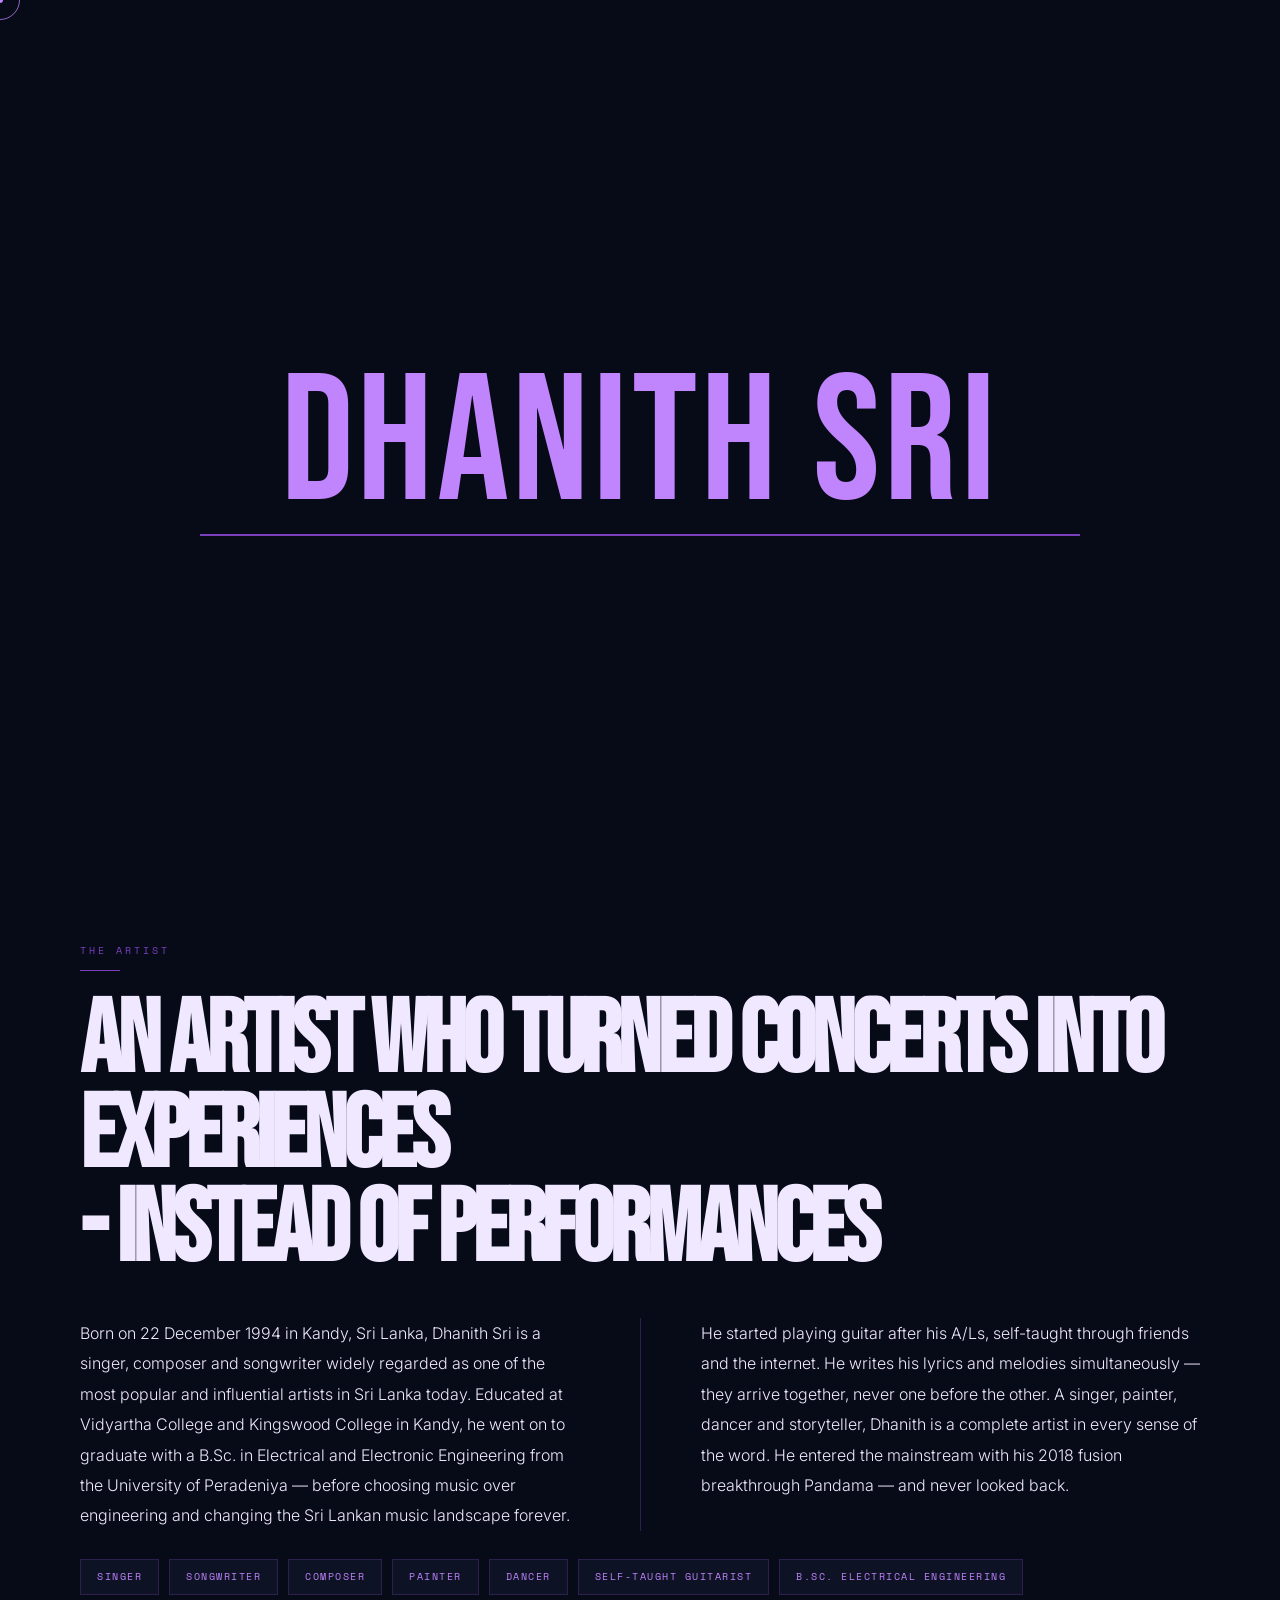
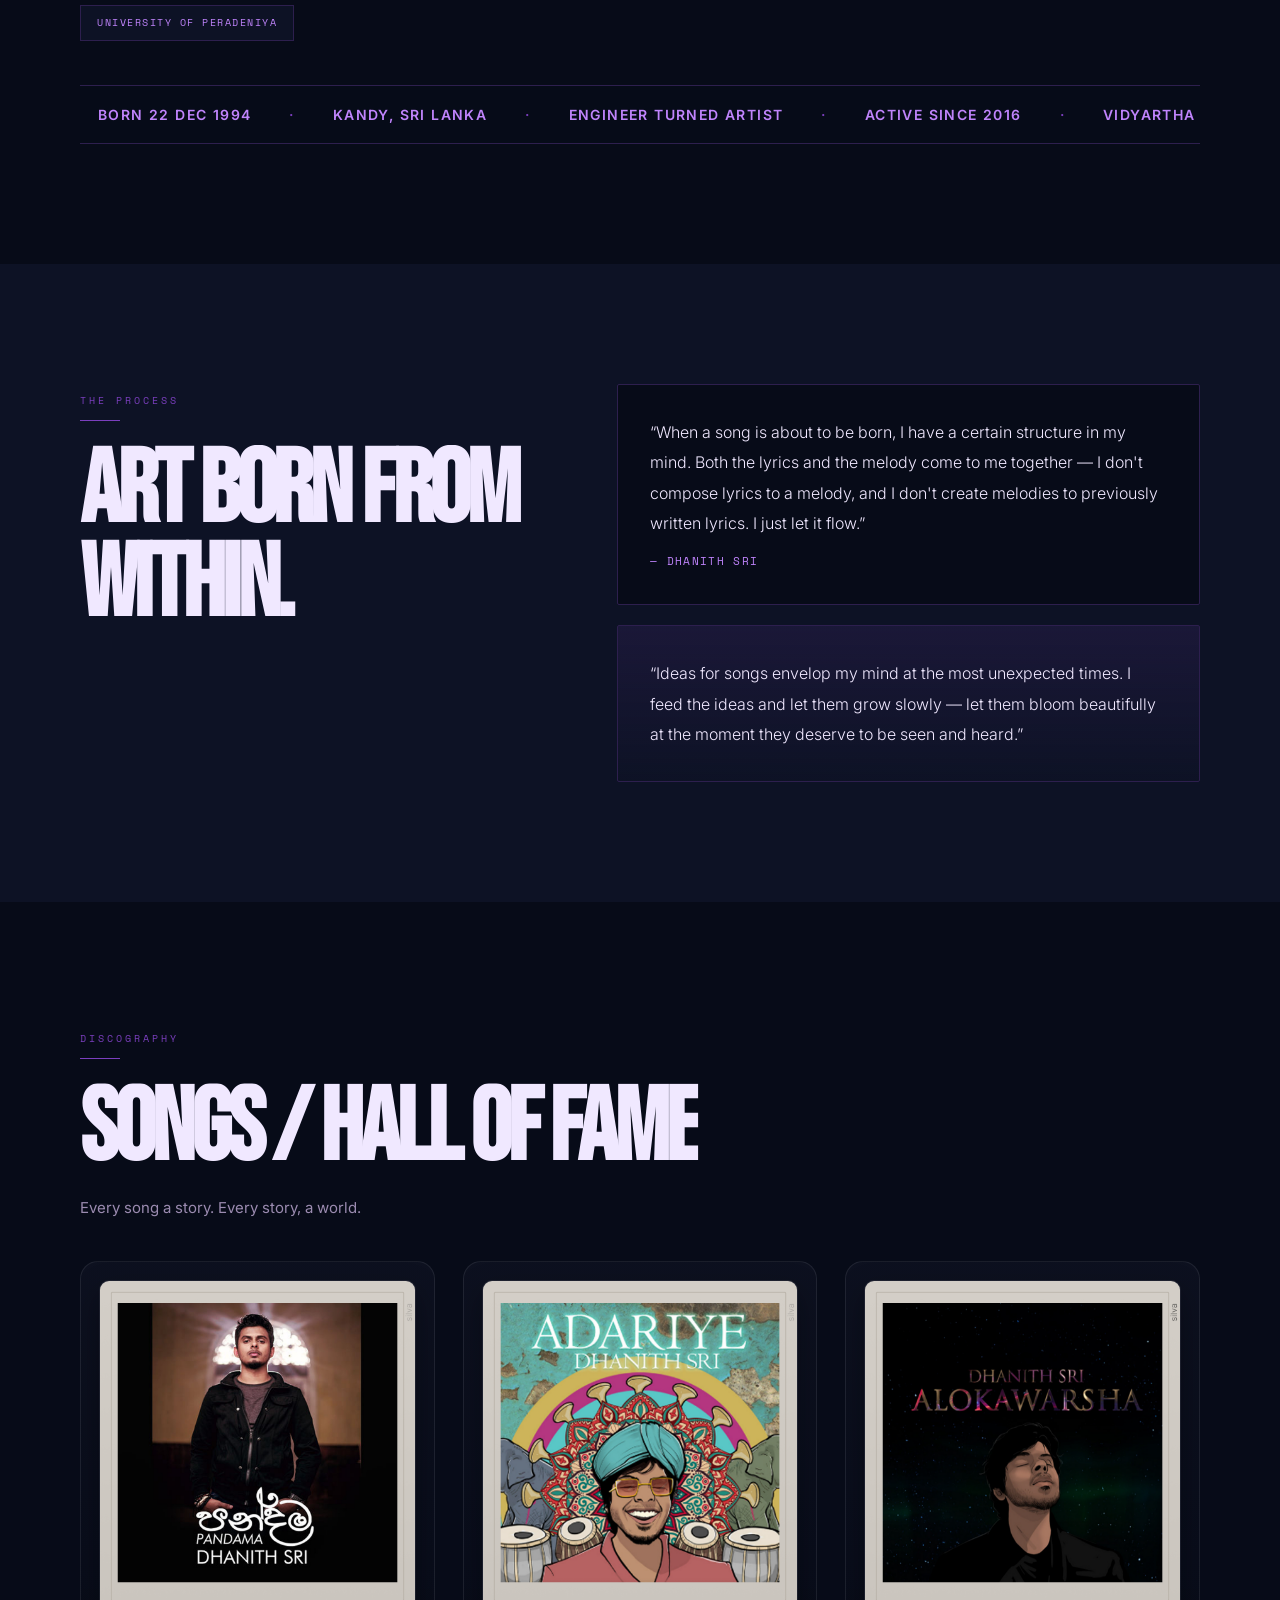
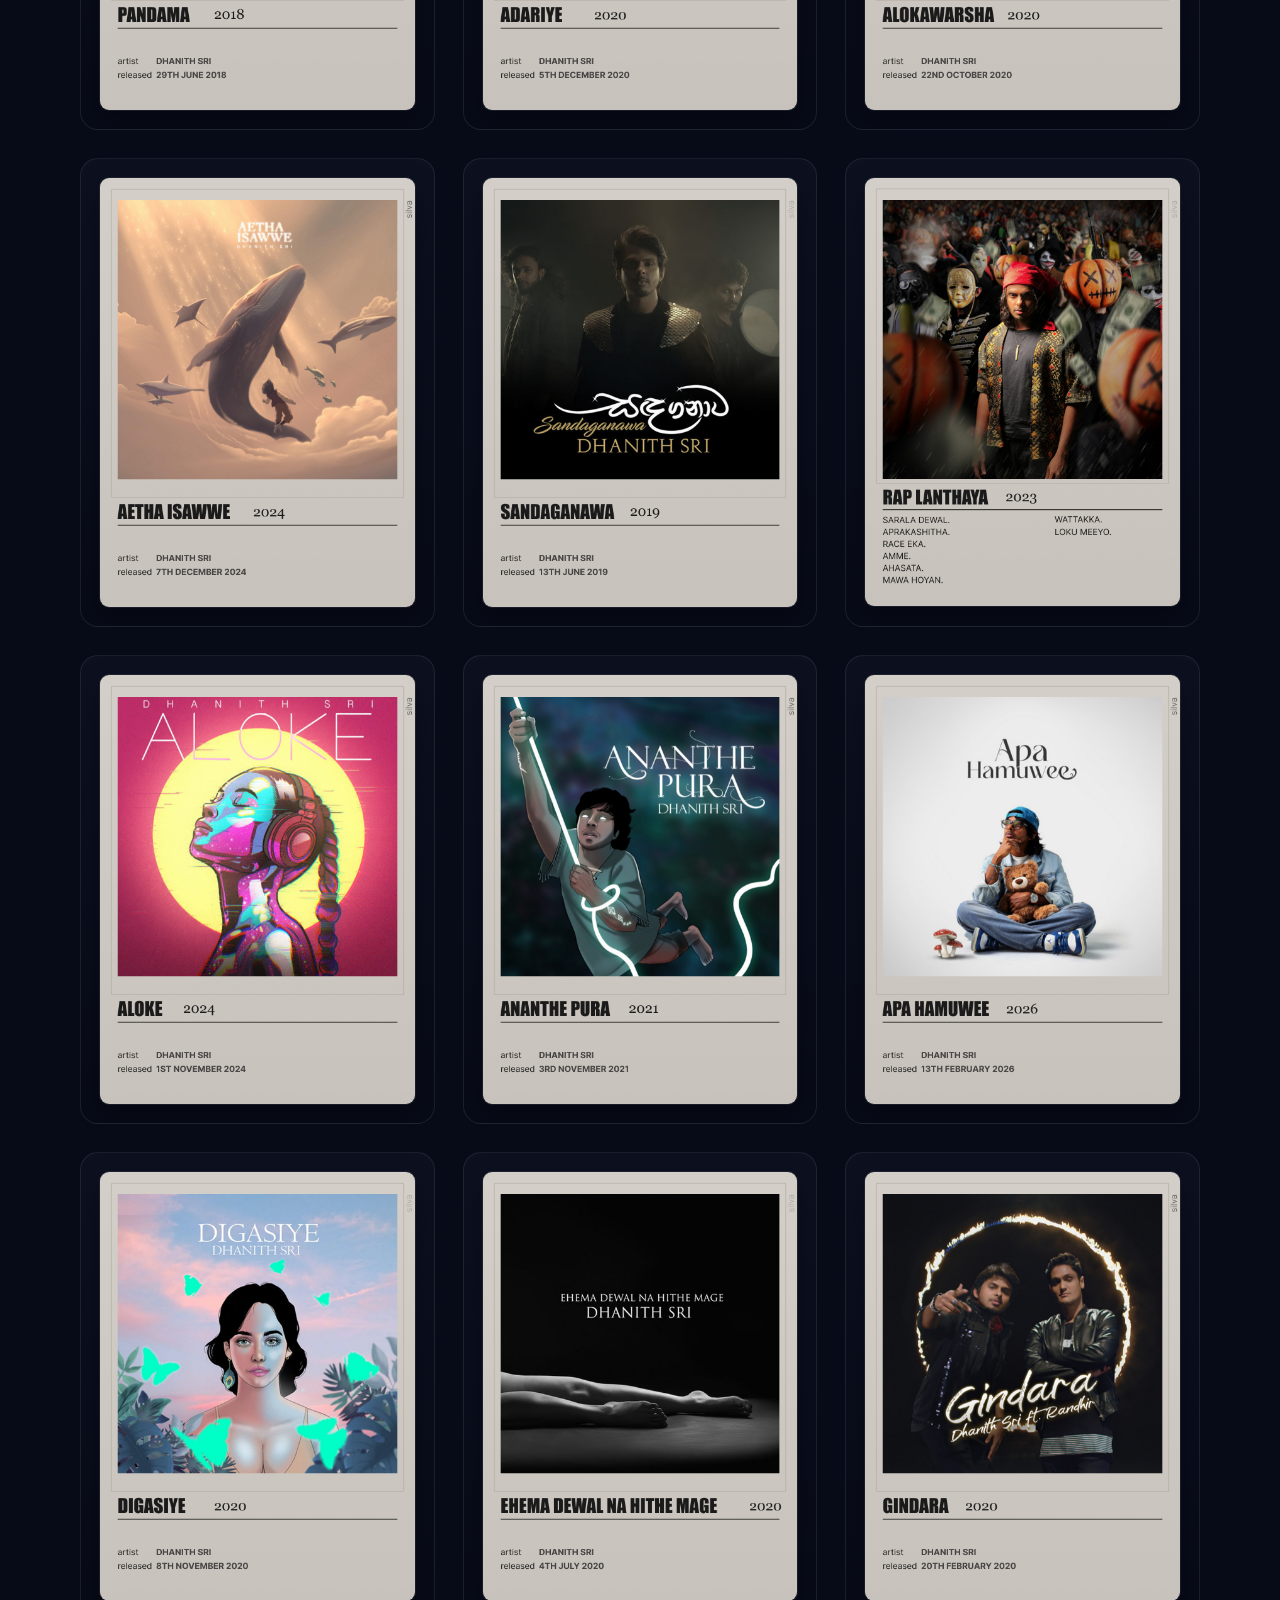
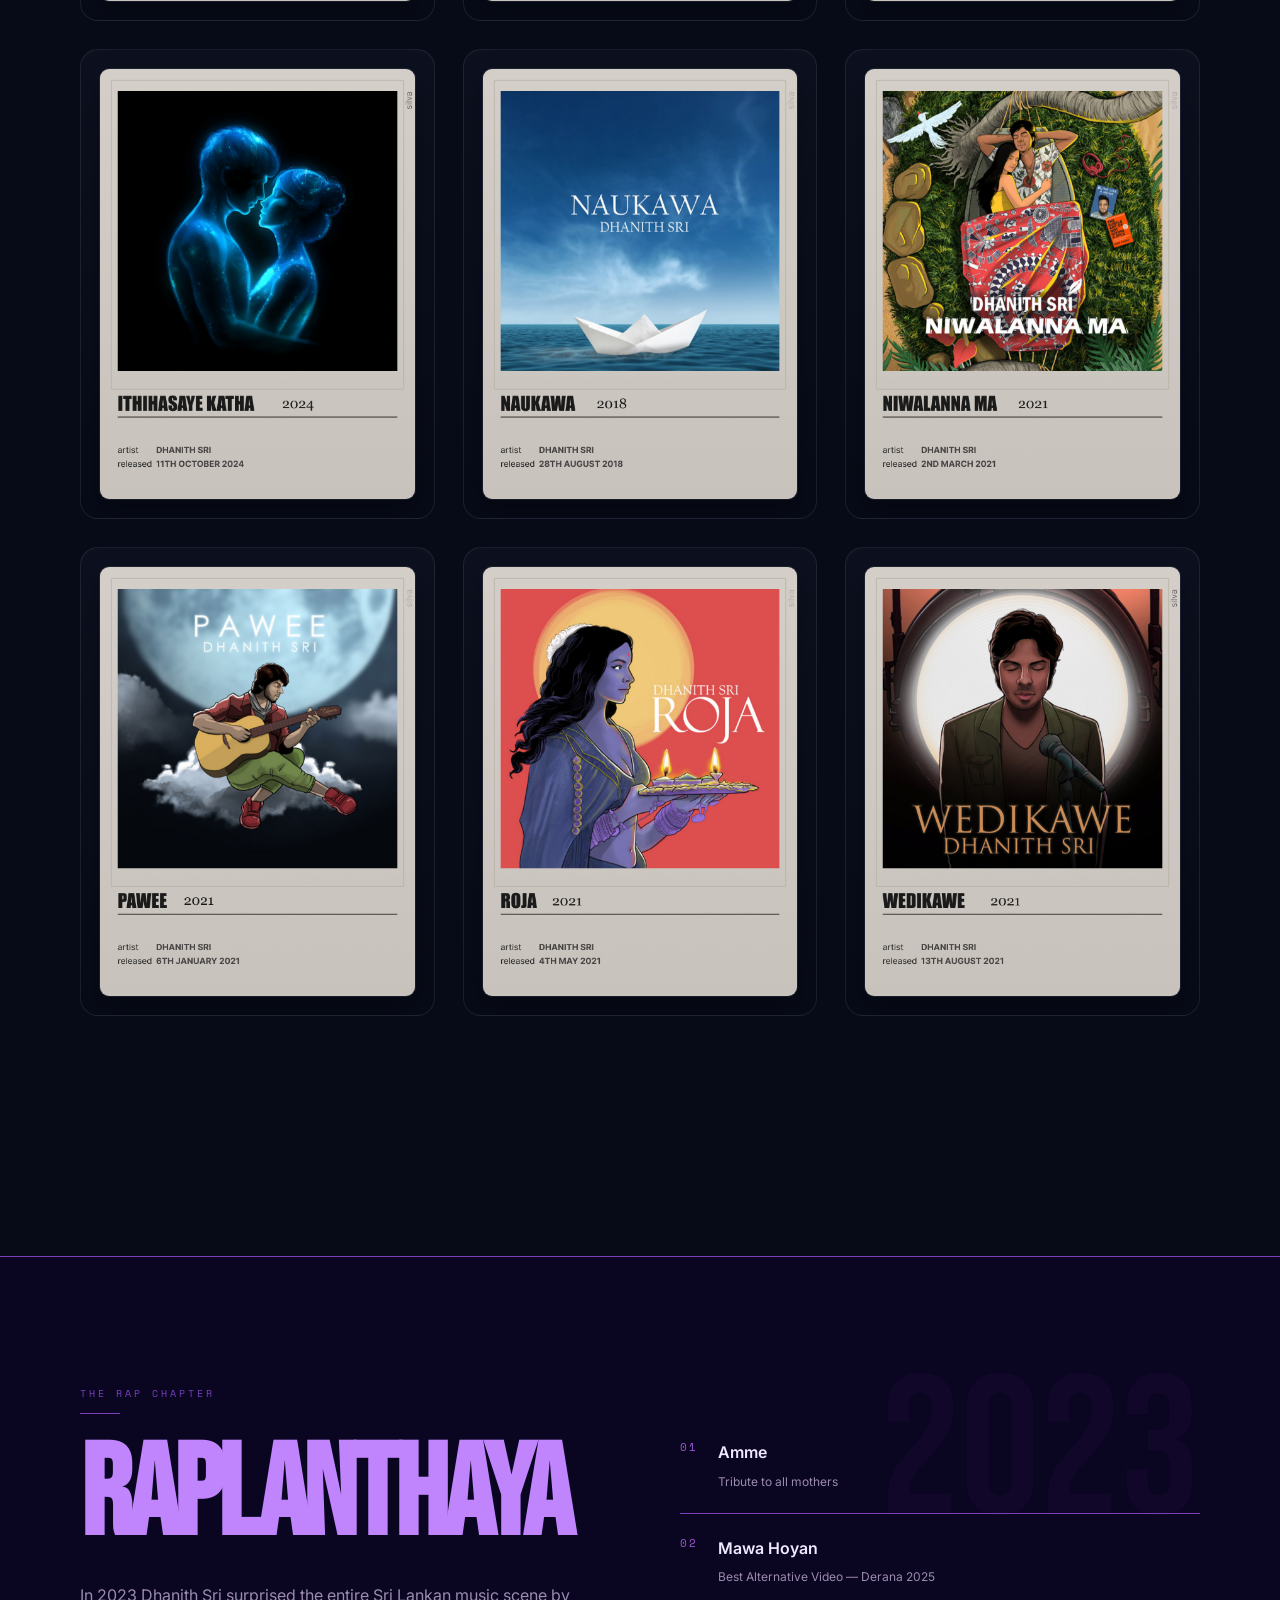
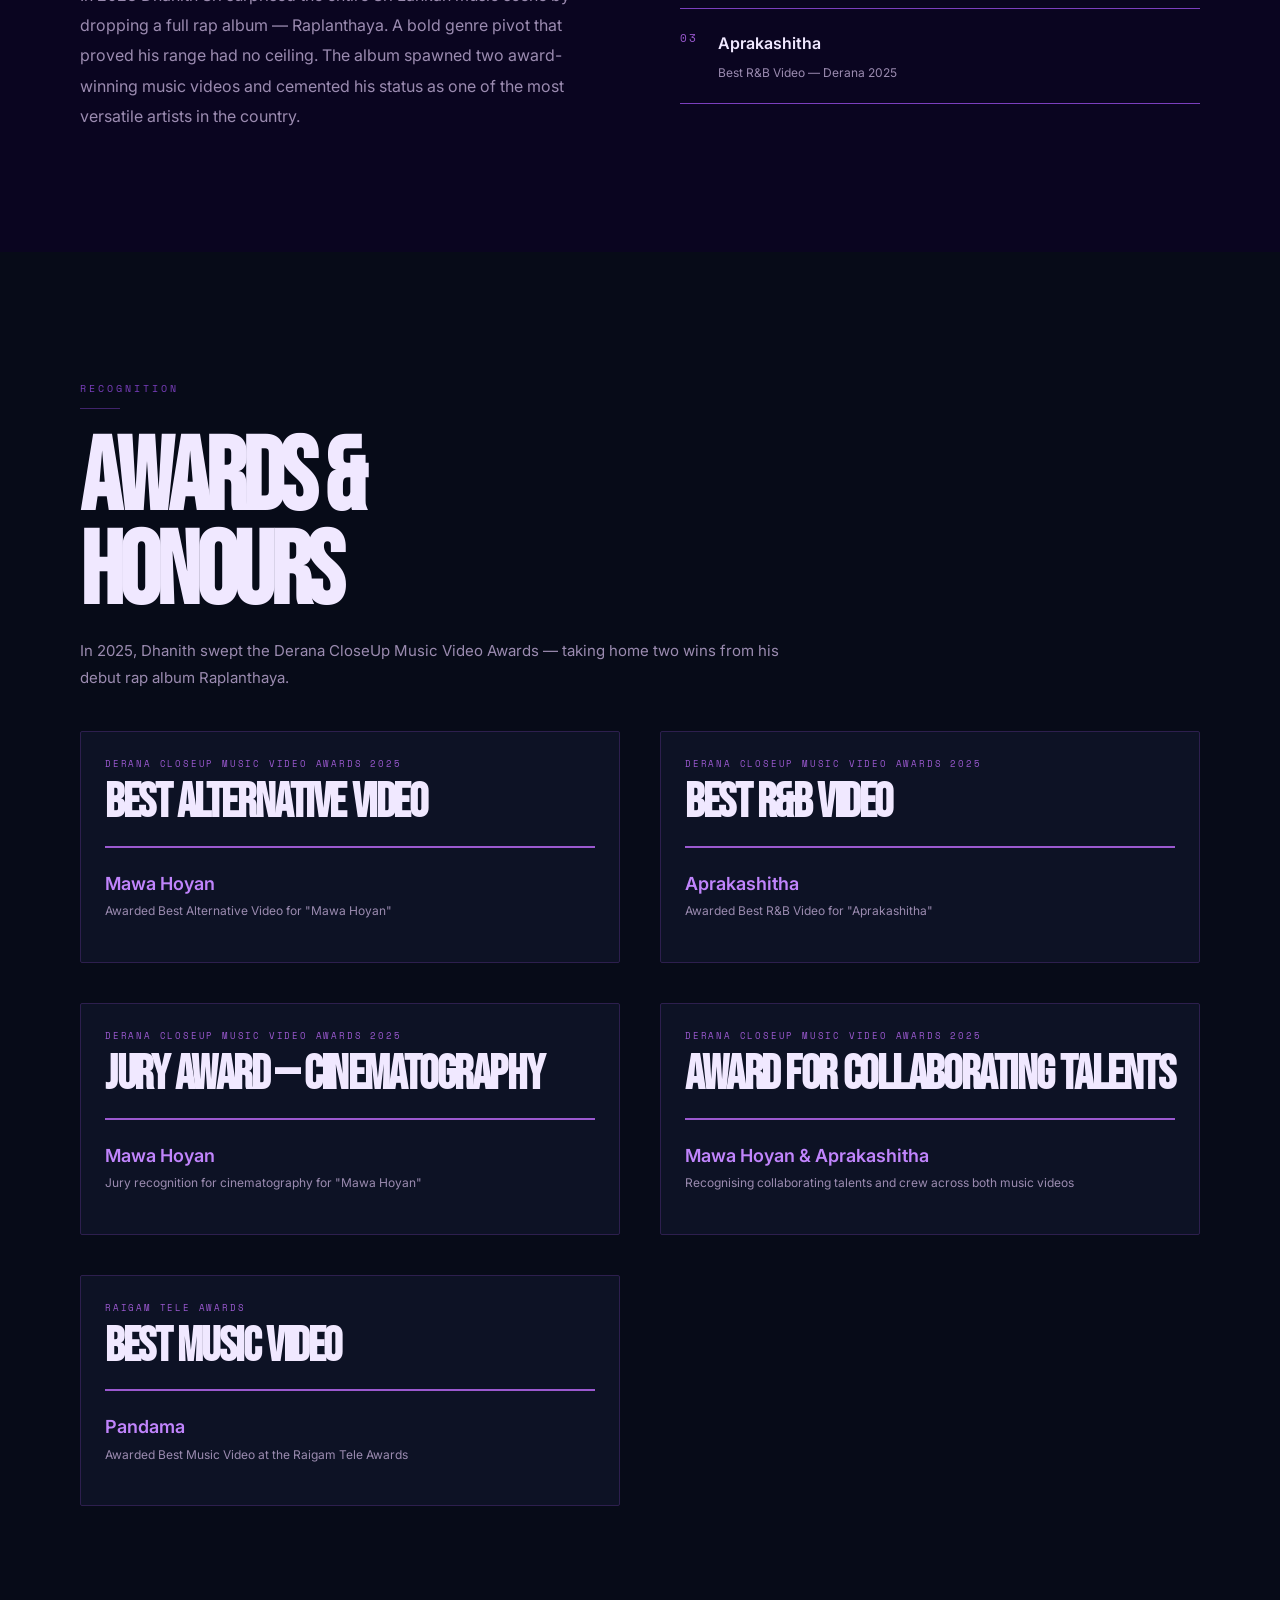
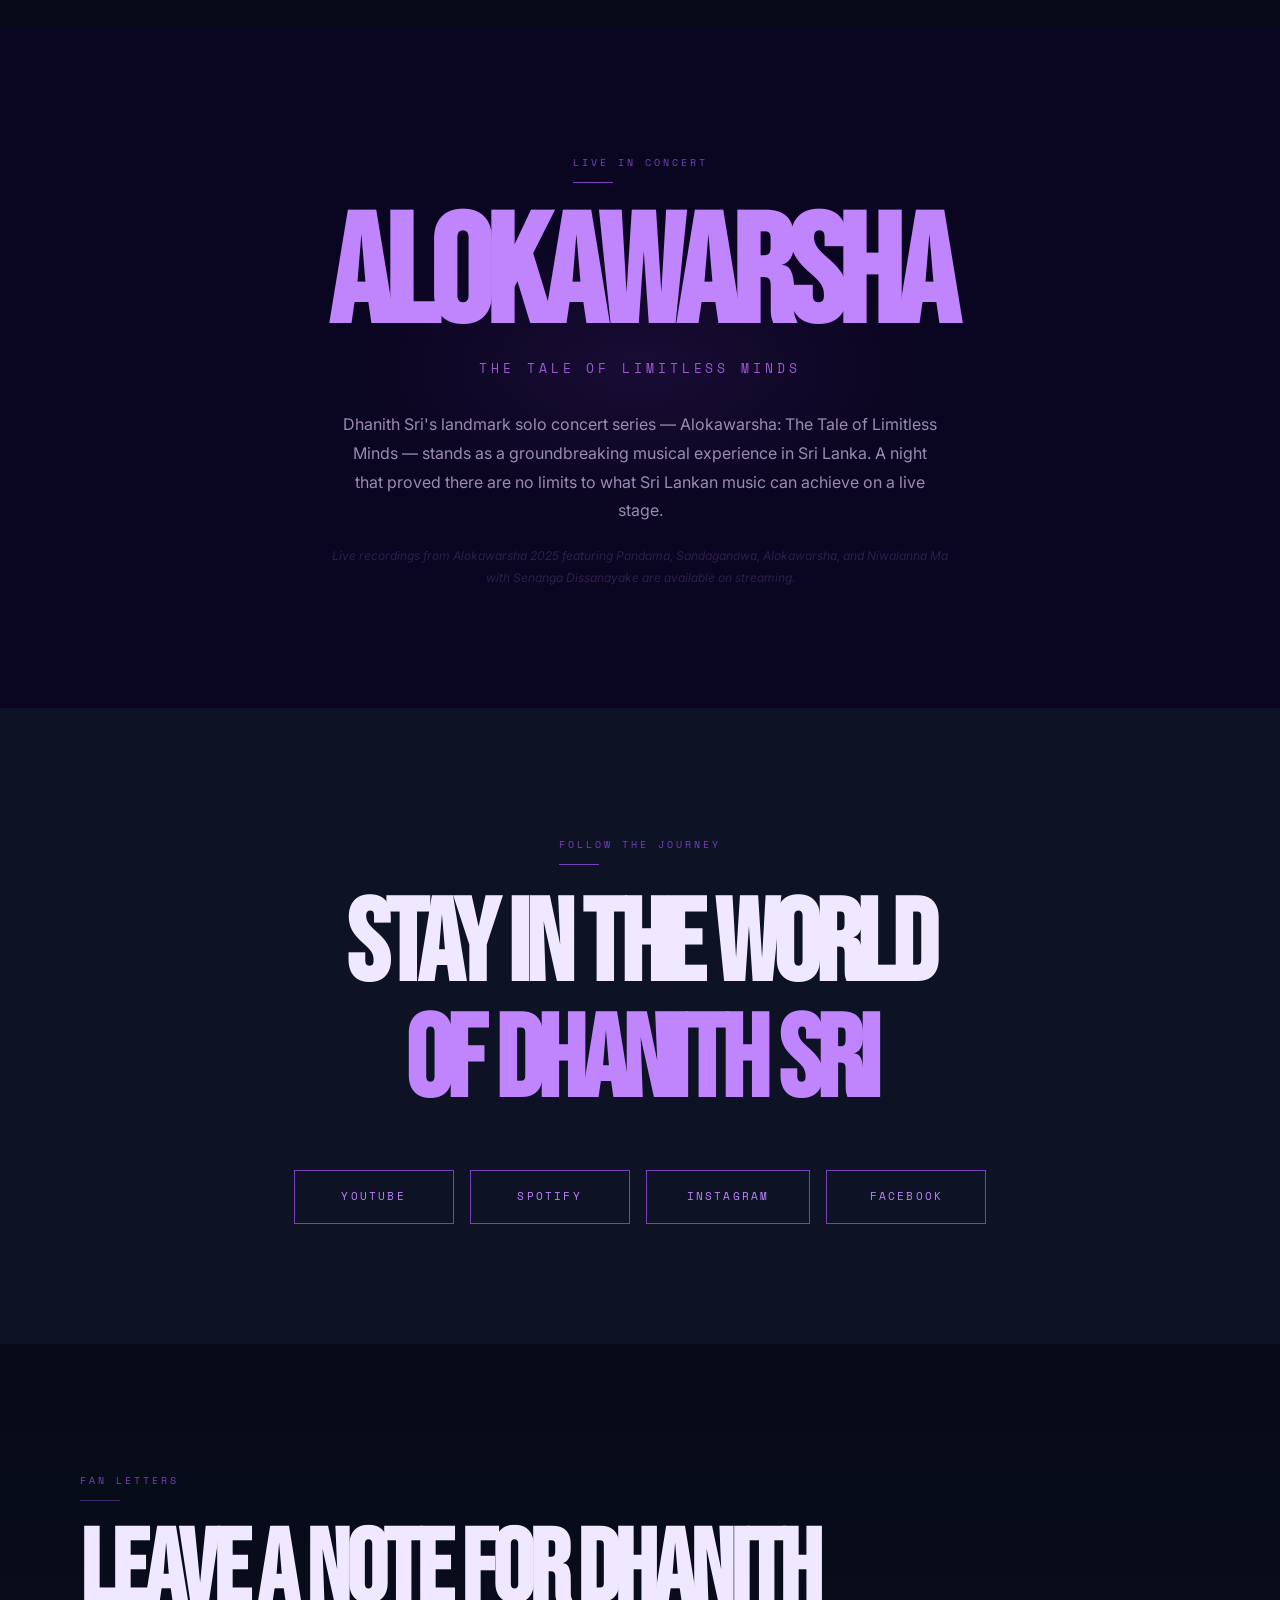
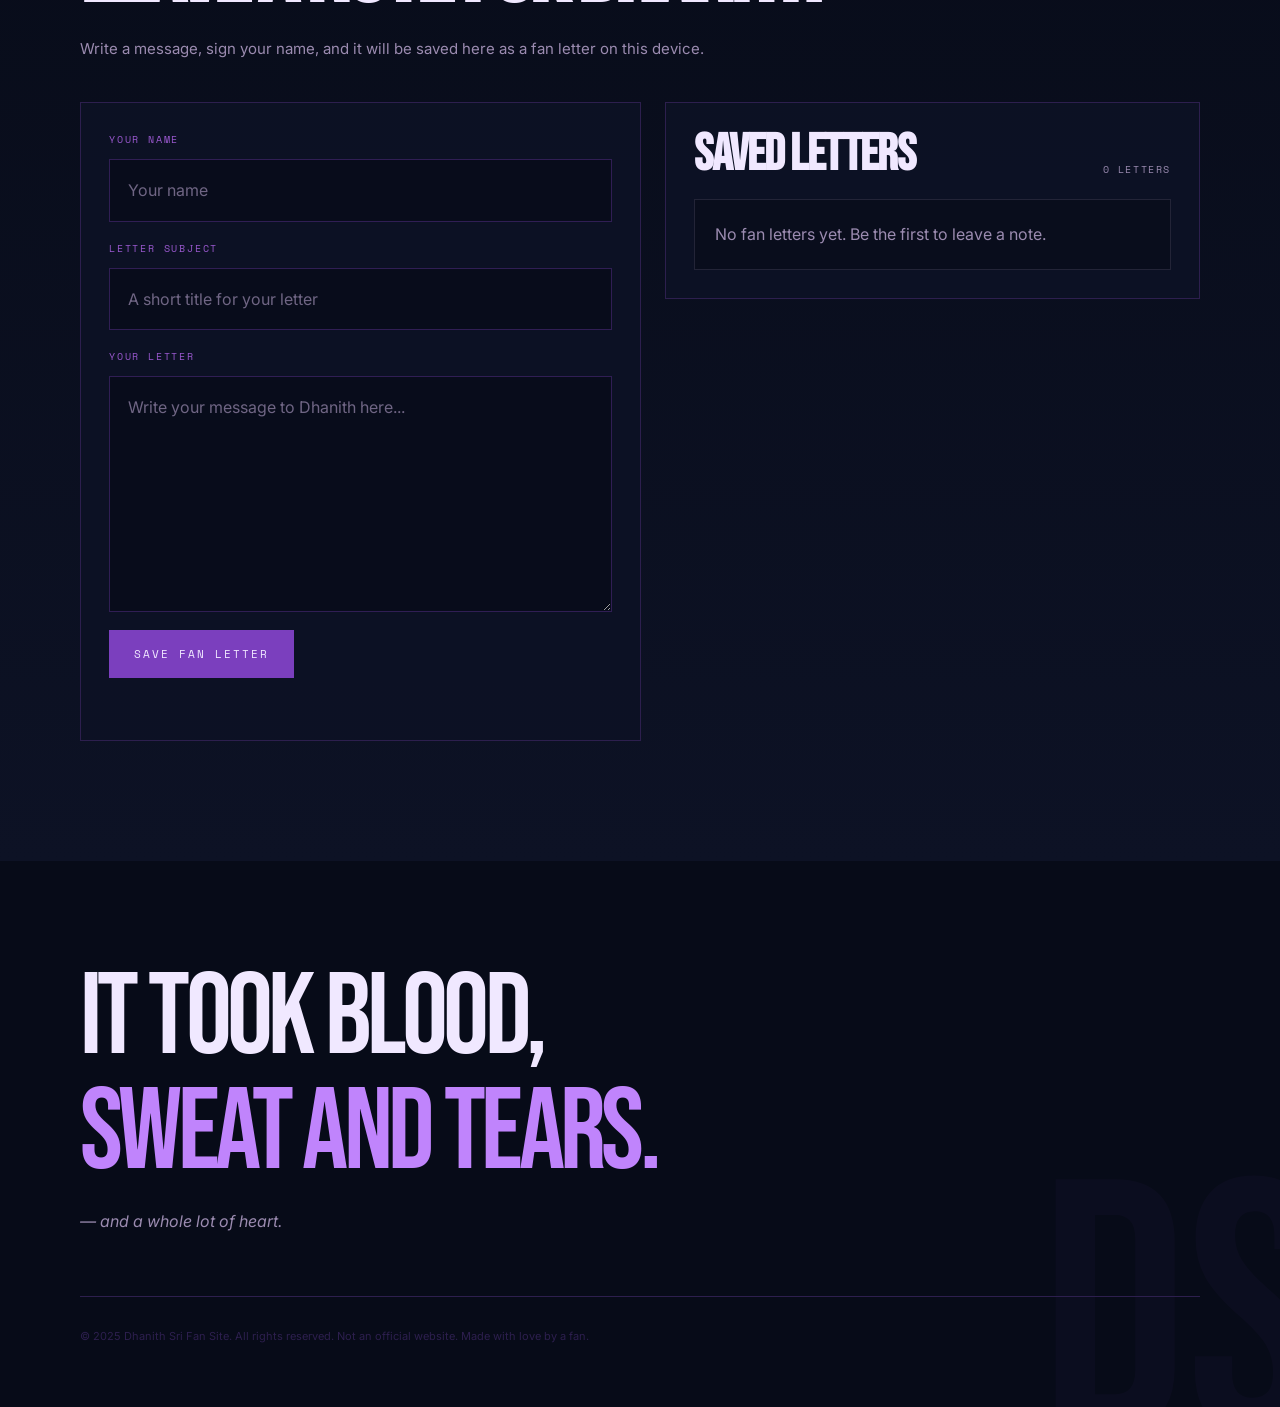
==== commit a1d0af2f: "Remove inlined Firebase config (secret) from index.html; add secure placeholder" ====
--- a/index.html
+++ b/index.html
@@ -26,17 +26,11 @@
   <script src="https://www.gstatic.com/firebasejs/9.22.1/firebase-app-compat.js"></script>
   <script src="https://www.gstatic.com/firebasejs/9.22.1/firebase-database-compat.js"></script>
   <script>
-    // Firebase web config provided by project owner
-    window.FIREBASE_CONFIG = {
-      apiKey: "REDACTED_API_KEY",
-      authDomain: "dhanith-sri.firebaseapp.com",
-      databaseURL: "https://dhanith-sri-default-rtdb.asia-southeast1.firebasedatabase.app",
-      projectId: "dhanith-sri",
-      storageBucket: "dhanith-sri.firebasestorage.app",
-      messagingSenderId: "902487593853",
-      appId: "1:902487593853:web:cb216add874983cabd3214",
-      measurementId: "G-N34LWM3WVP"
-    };
+    // Firebase config removed from source for security reasons.
+    // Add your Firebase web config at deploy time (use environment variables
+    // or your hosting provider's secret injection) instead of committing it here.
+    // Example placeholder (DO NOT commit real keys):
+    // window.FIREBASE_CONFIG = { apiKey: 'REPLACE_ME', authDomain: 'REPLACE_ME', databaseURL: 'REPLACE_ME', projectId: 'REPLACE_ME', storageBucket: 'REPLACE_ME', messagingSenderId: 'REPLACE_ME', appId: 'REPLACE_ME' };
   </script>
   <script defer src="script.js?v=2"></script>
 </head>
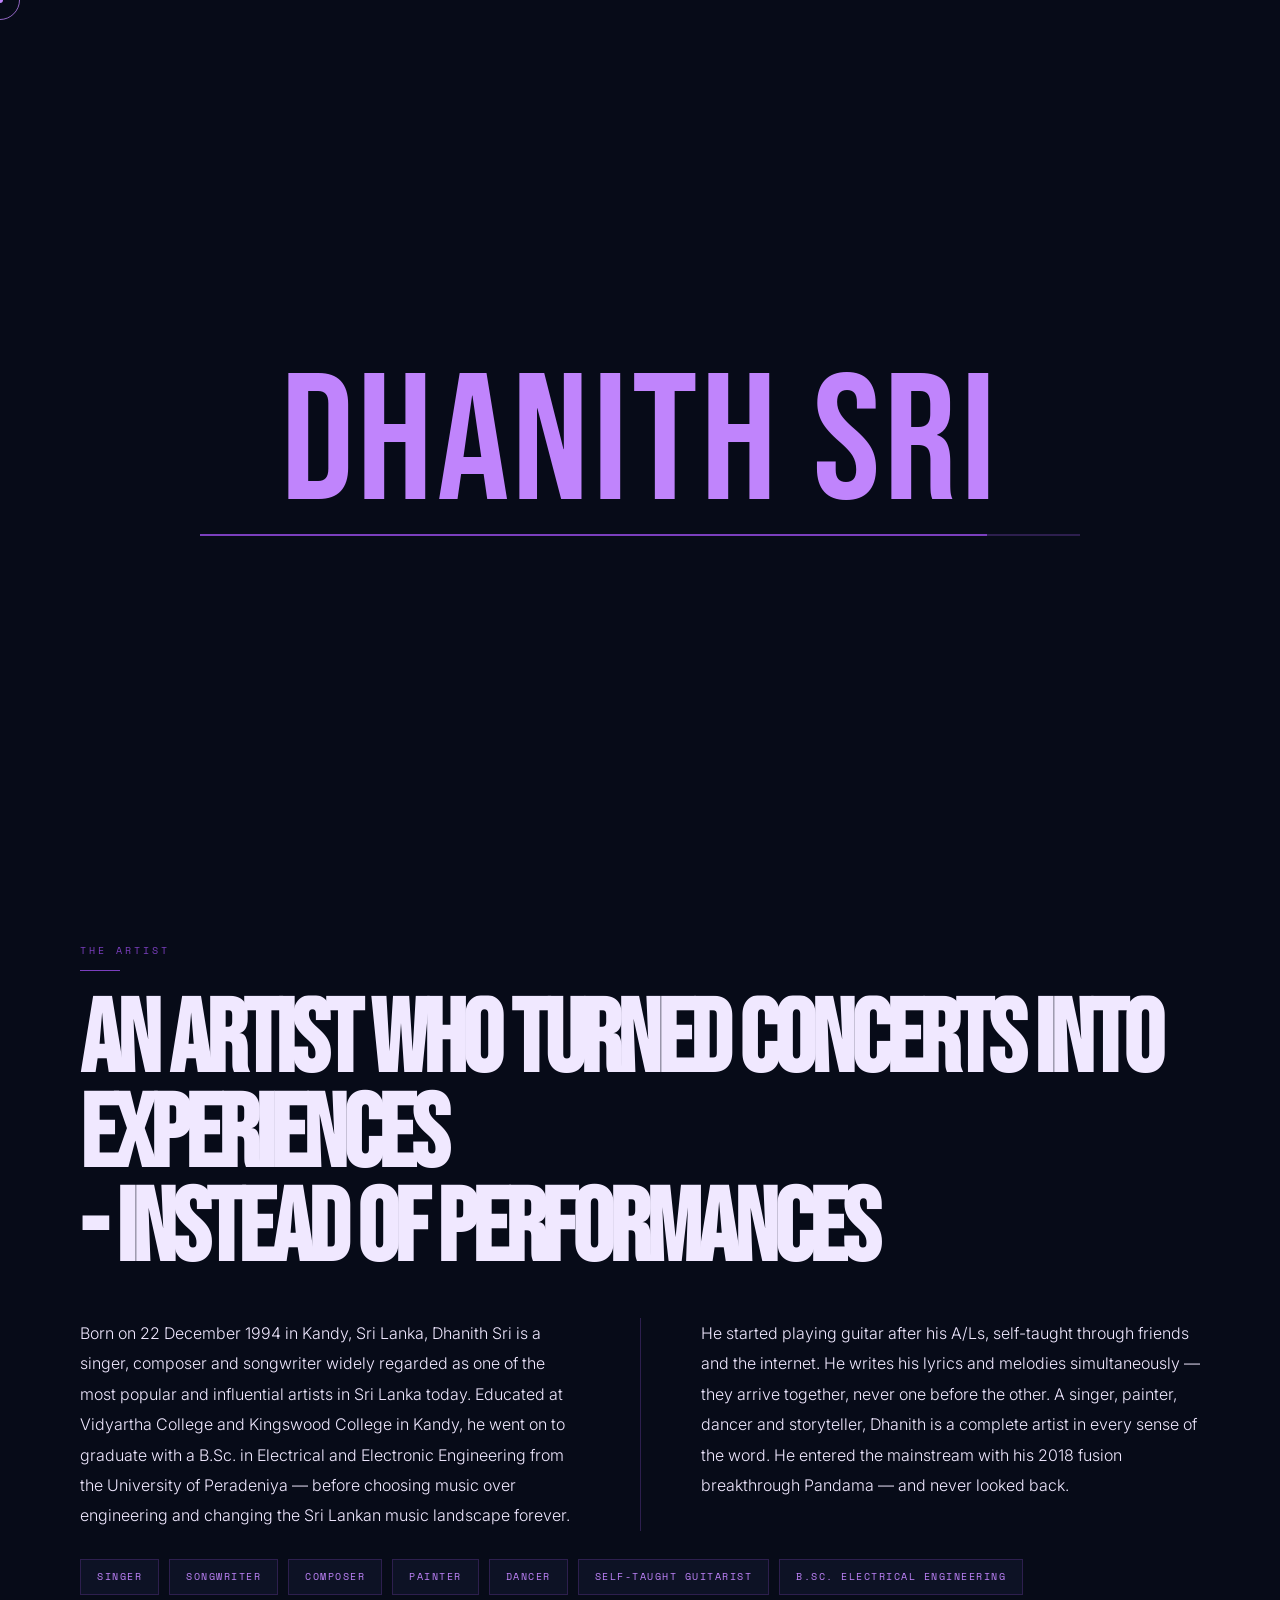
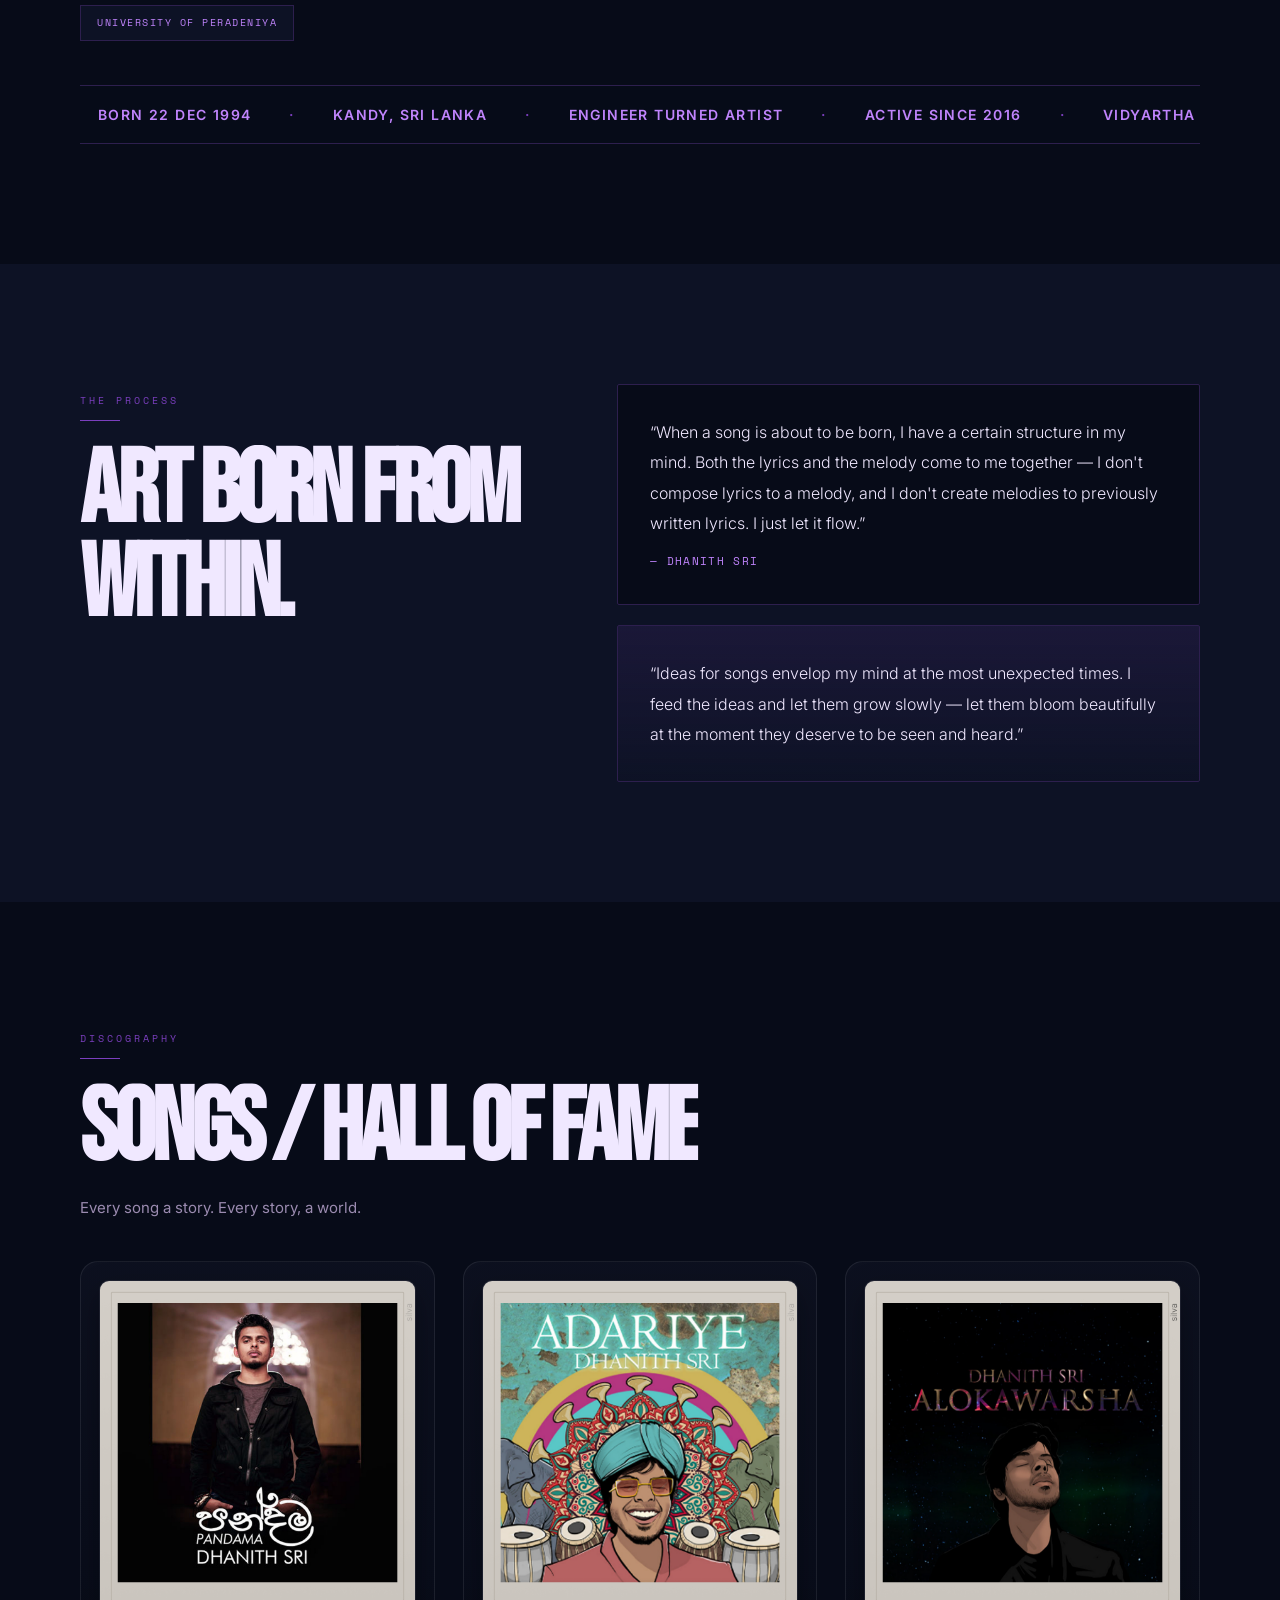
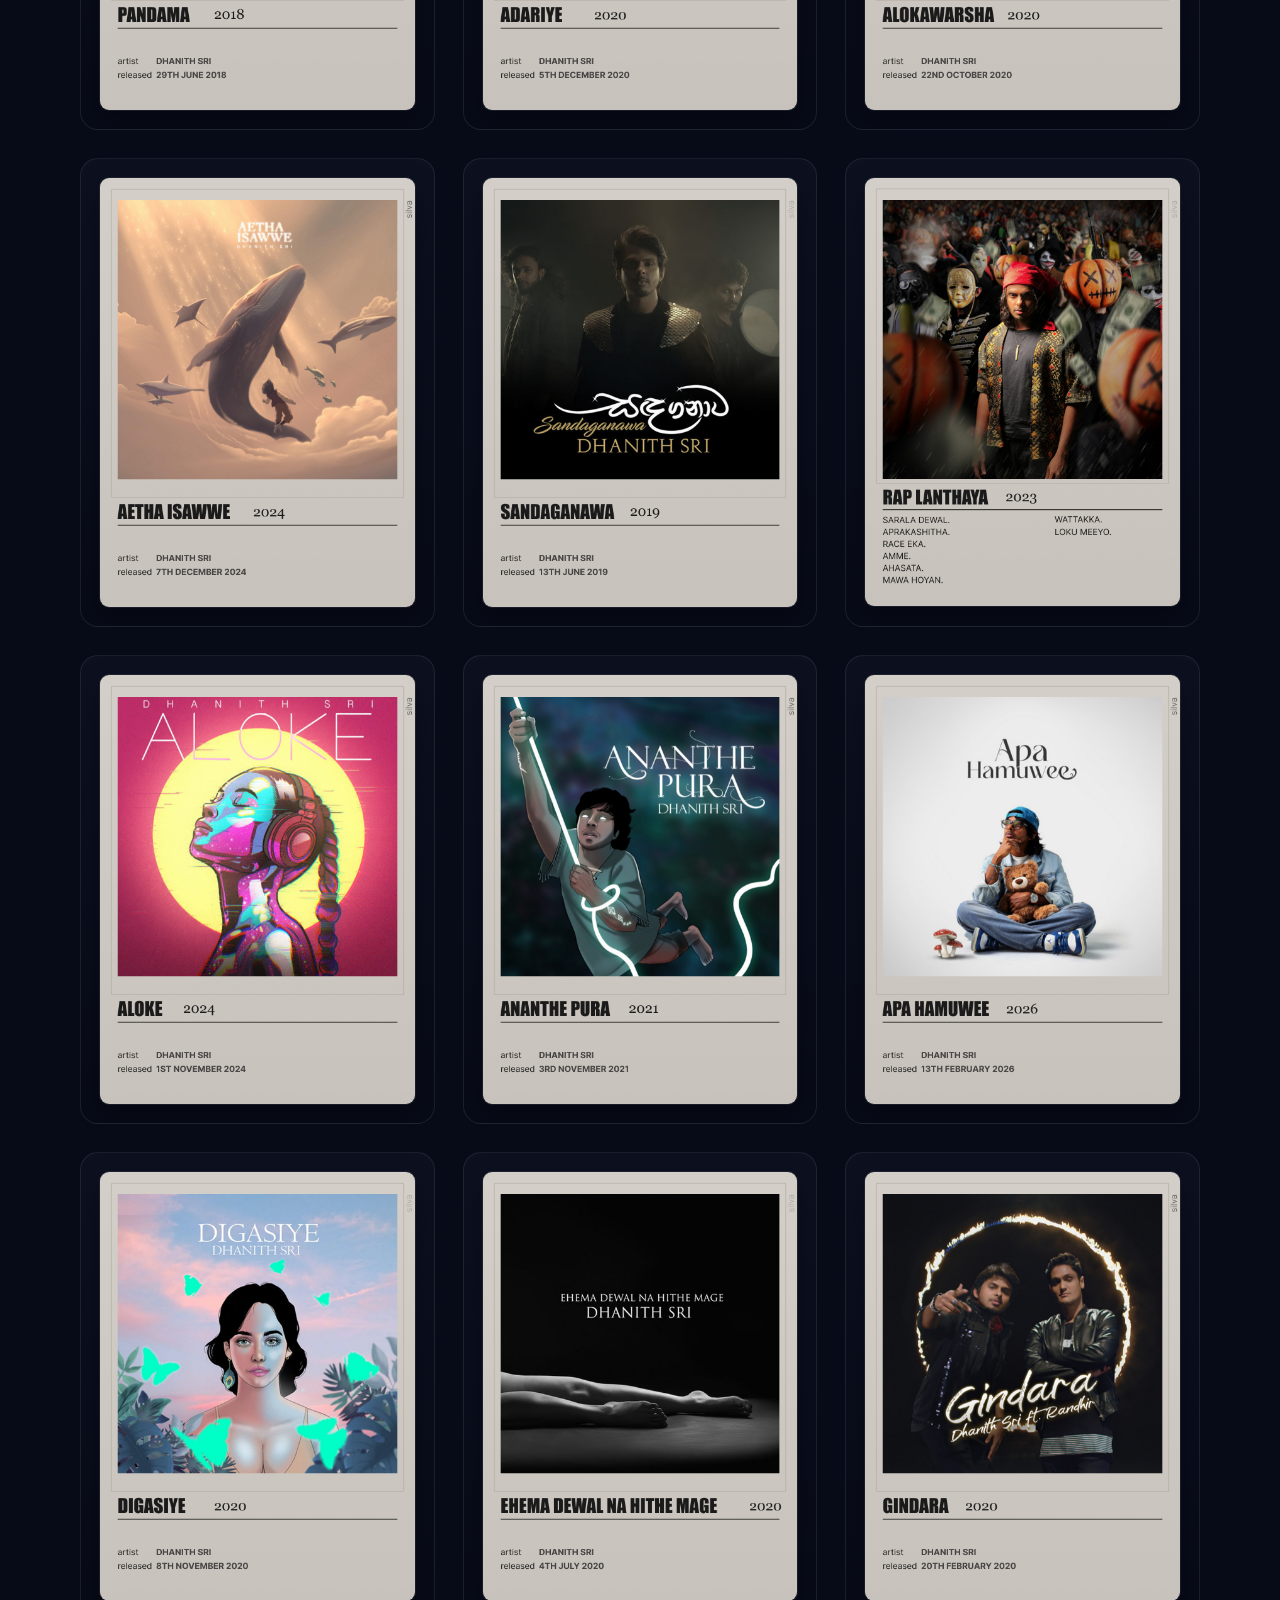
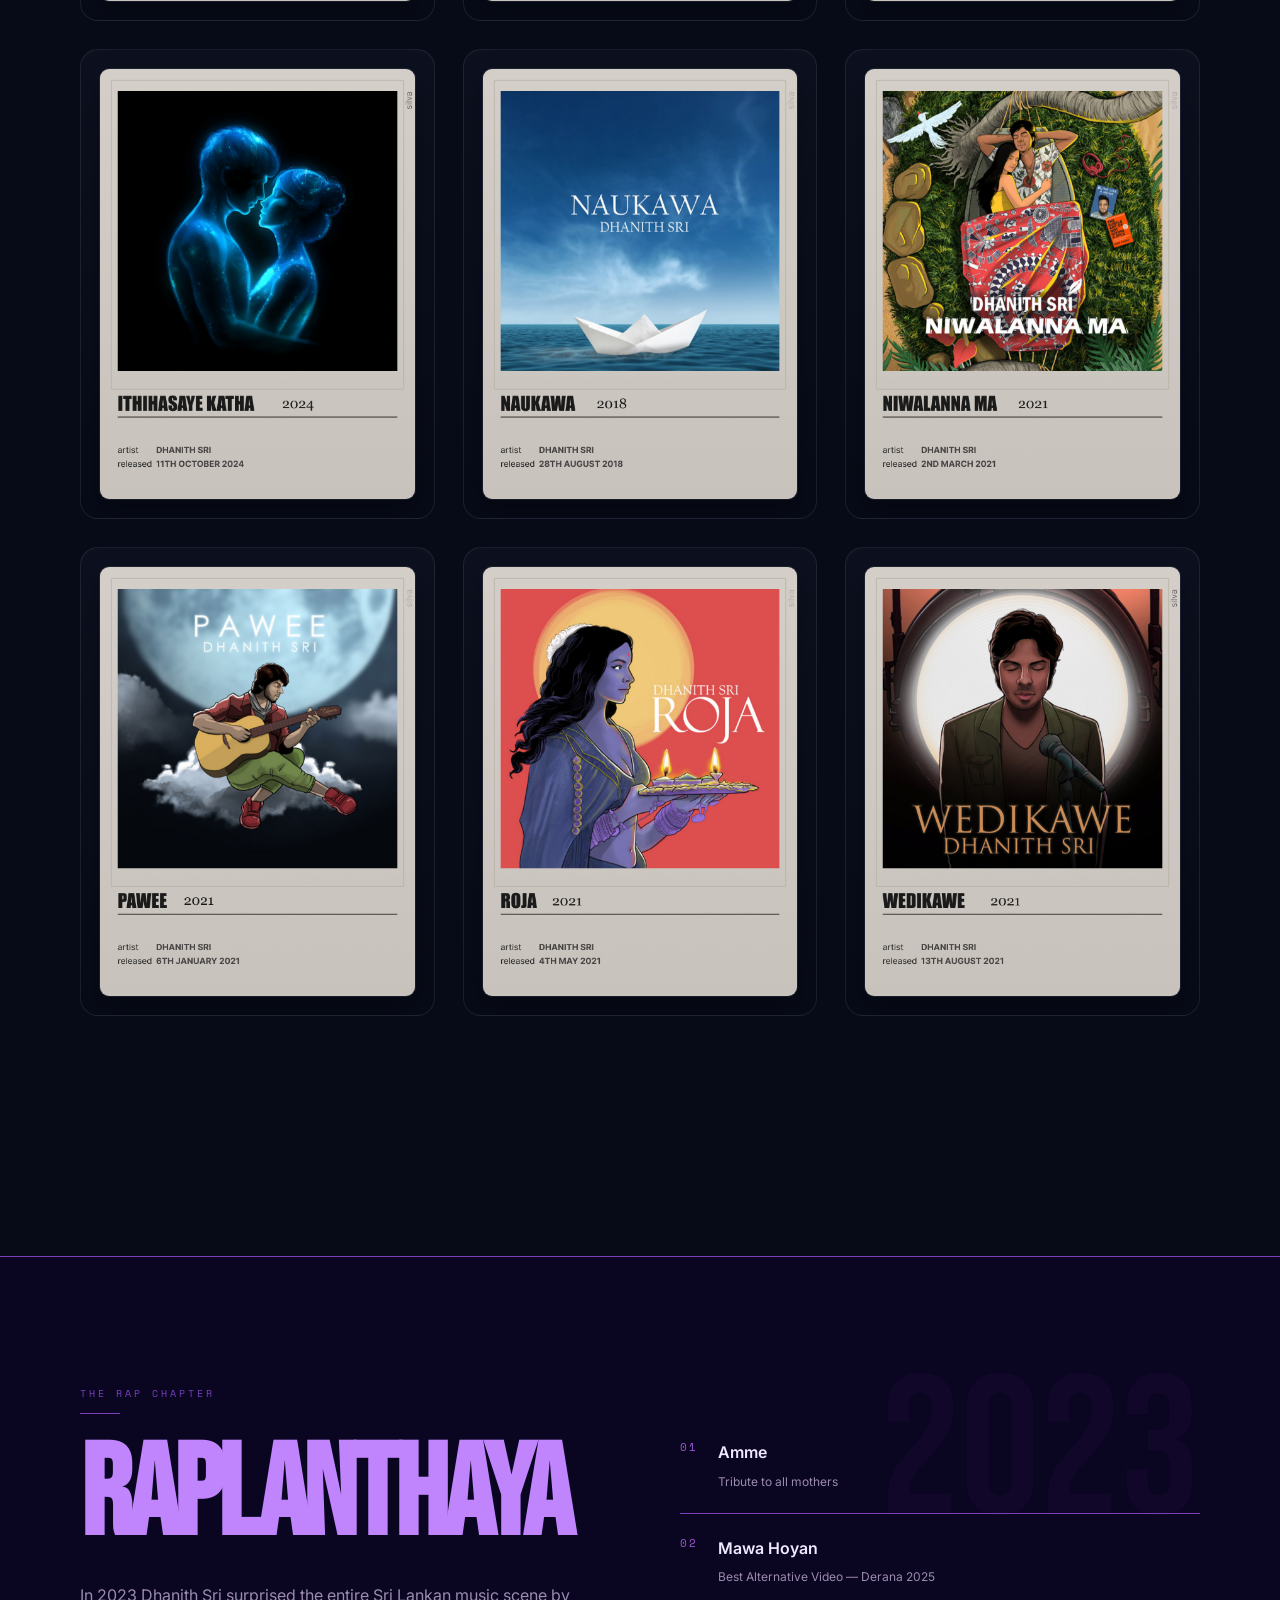
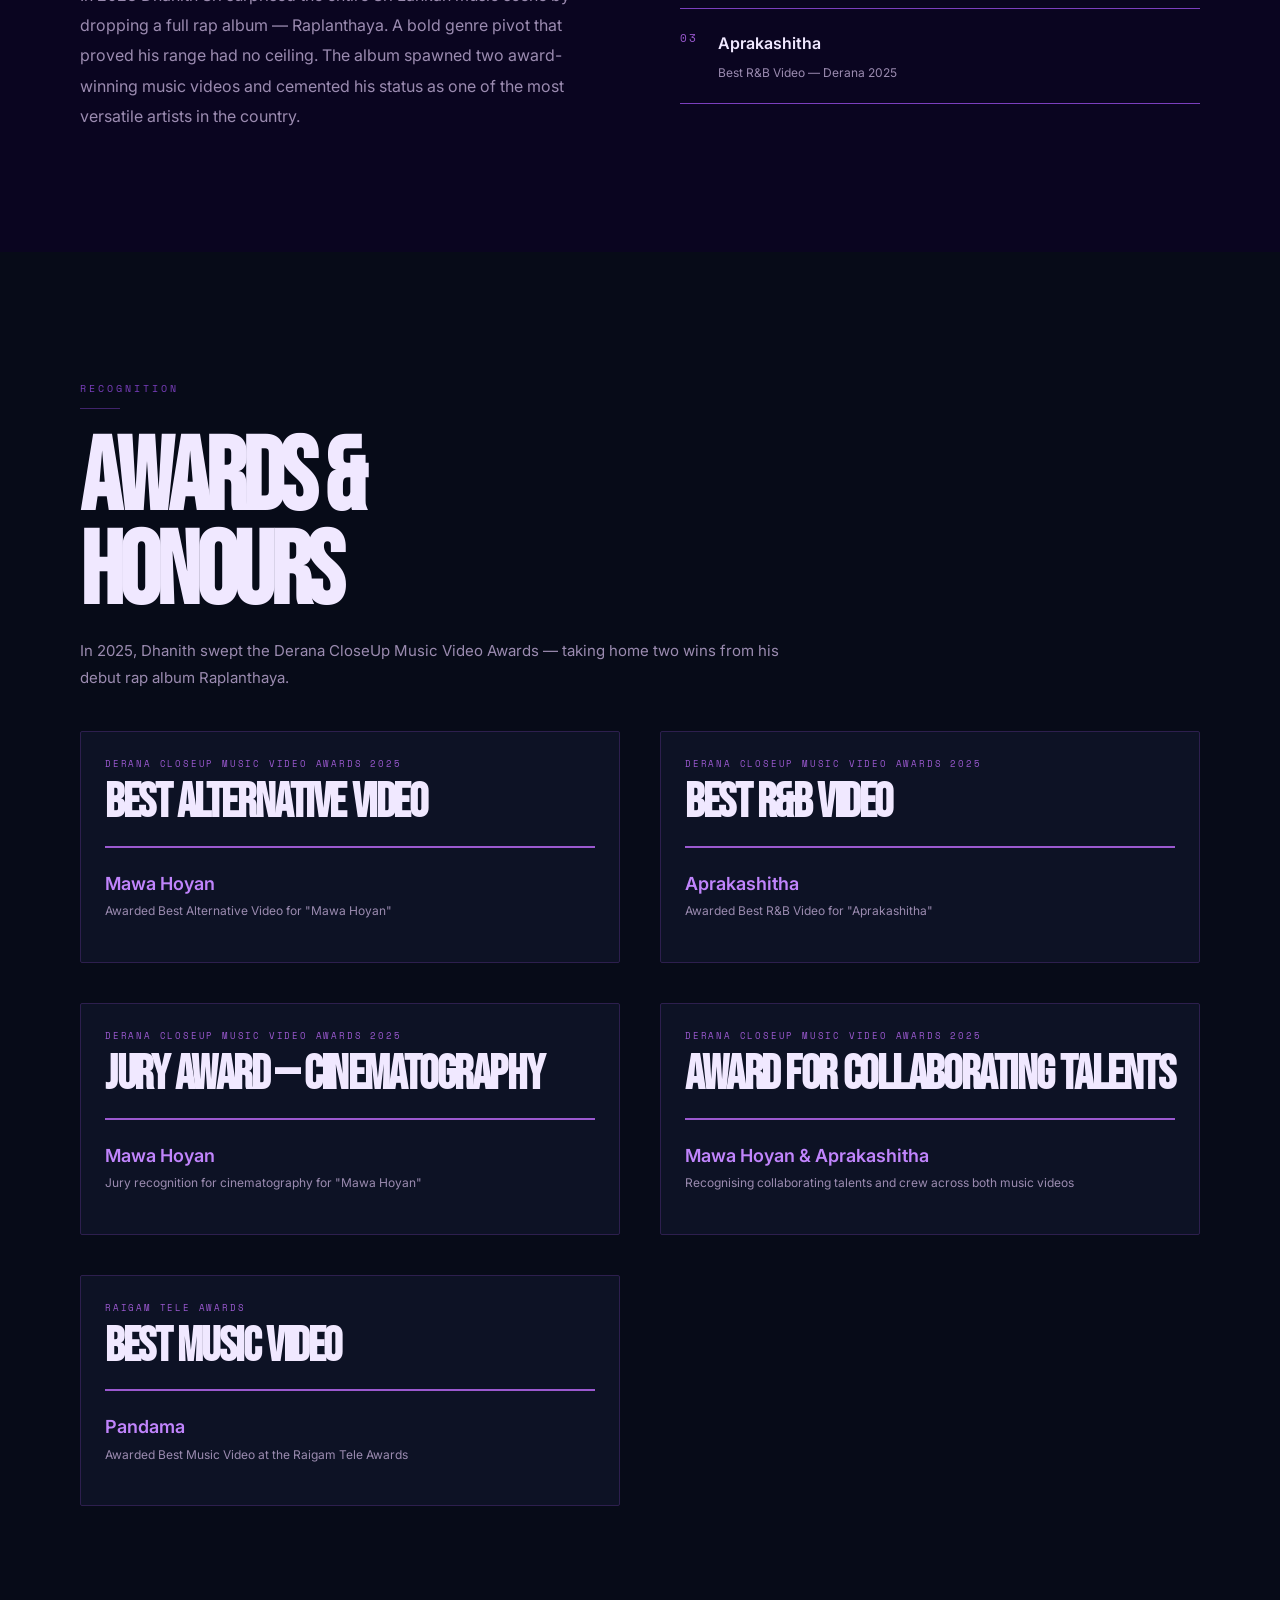
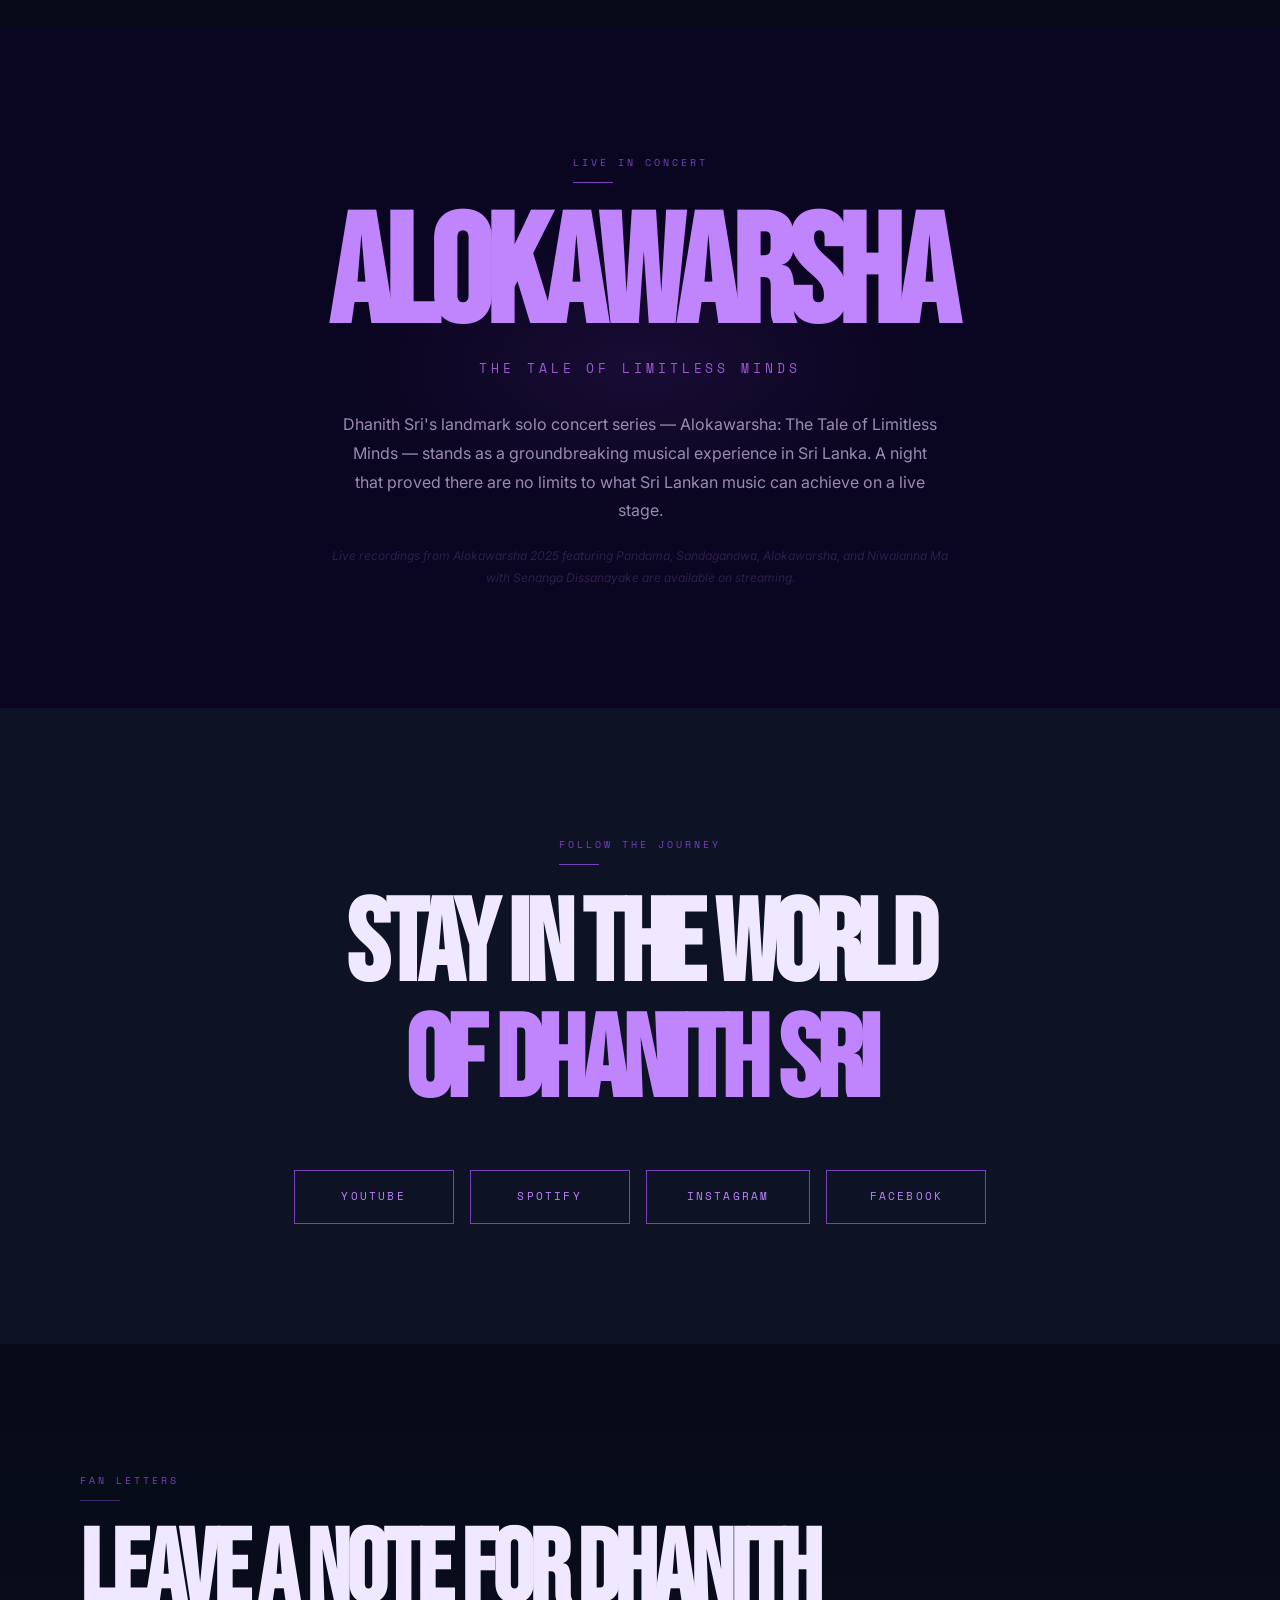
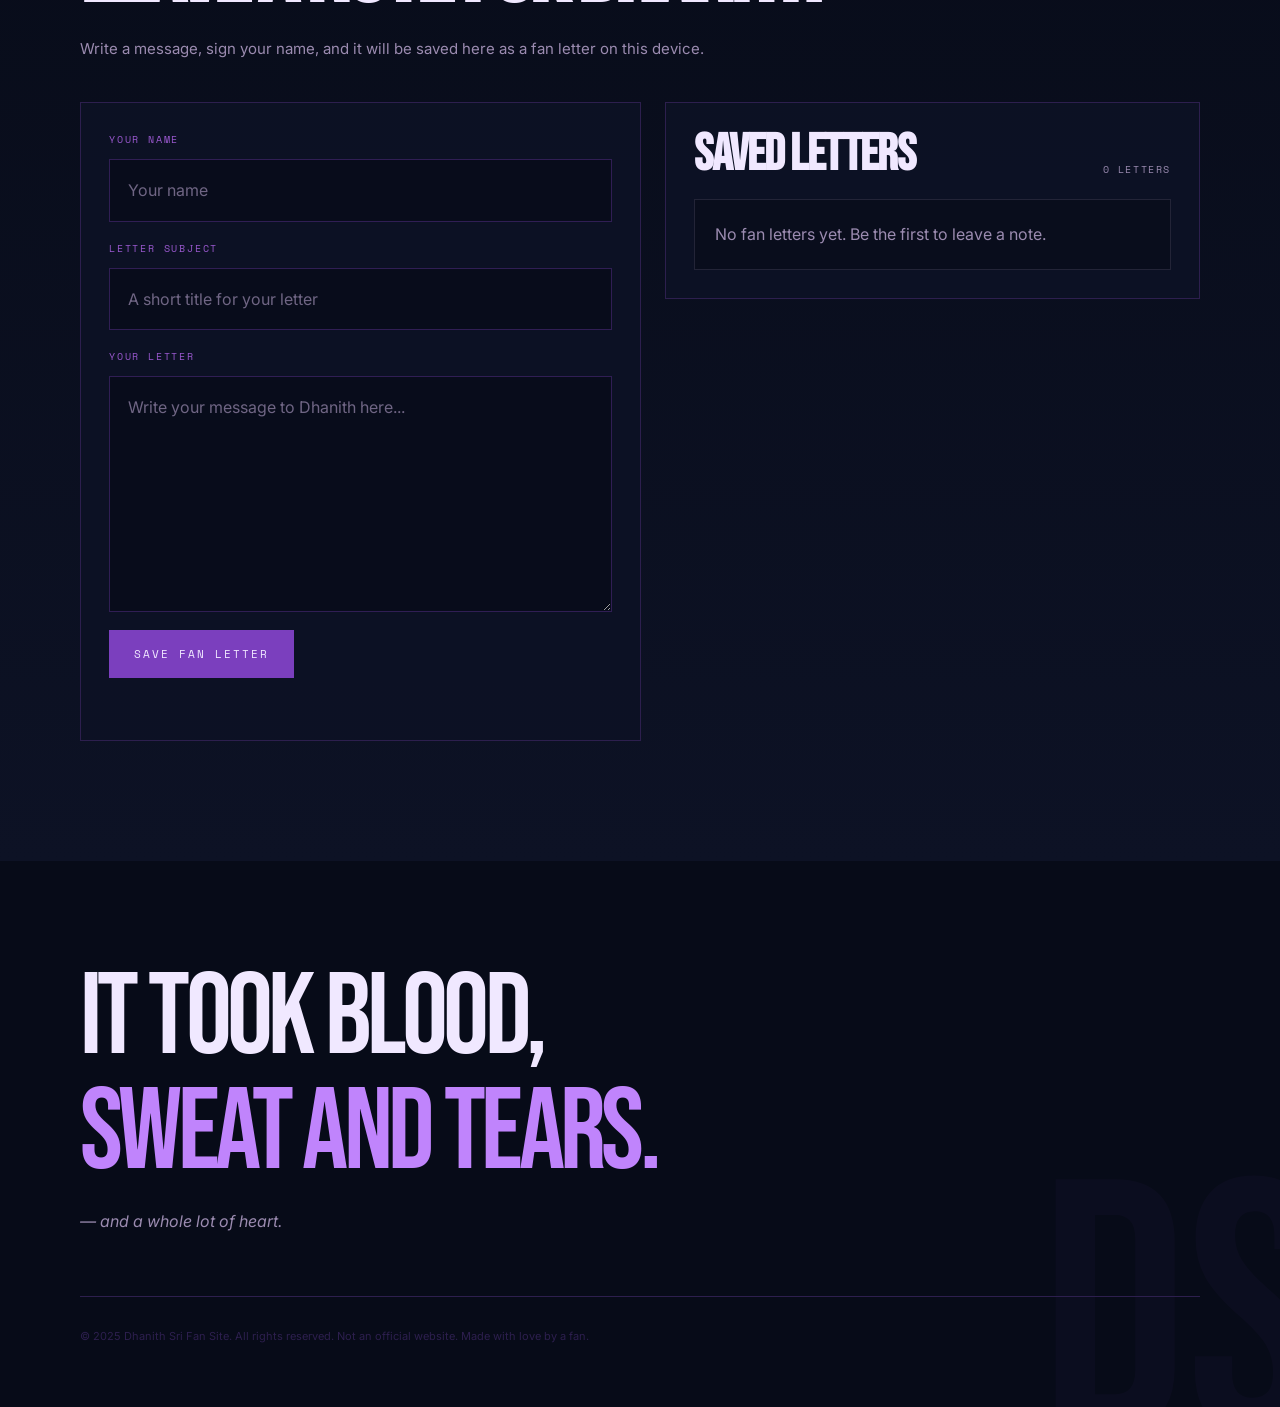
==== commit a91af35d: "Add fan letters link to navigation" ====
--- a/index.html
+++ b/index.html
@@ -53,6 +53,7 @@
       <a class="mobile-nav-link" href="#music">Music</a>
       <a class="mobile-nav-link" href="https://shop.dhanithsri.lk/shop/" target="_blank" rel="noopener">Shop</a>
       <a class="mobile-nav-link" href="#awards">Awards</a>
+      <a class="mobile-nav-link" href="#fan-letters">Fan Letters</a>
       <a class="mobile-nav-link" href="#connect">Connect</a>
     </nav>
   </div>
@@ -70,6 +71,7 @@
         <a href="#music">Music</a>
         <a href="https://shop.dhanithsri.lk/shop/" target="_blank" rel="noopener">Shop</a>
         <a href="#awards">Awards</a>
+        <a href="#fan-letters">Fan Letters</a>
         <a href="#connect">Connect</a>
         <a href="#home">Home</a>
       </nav>
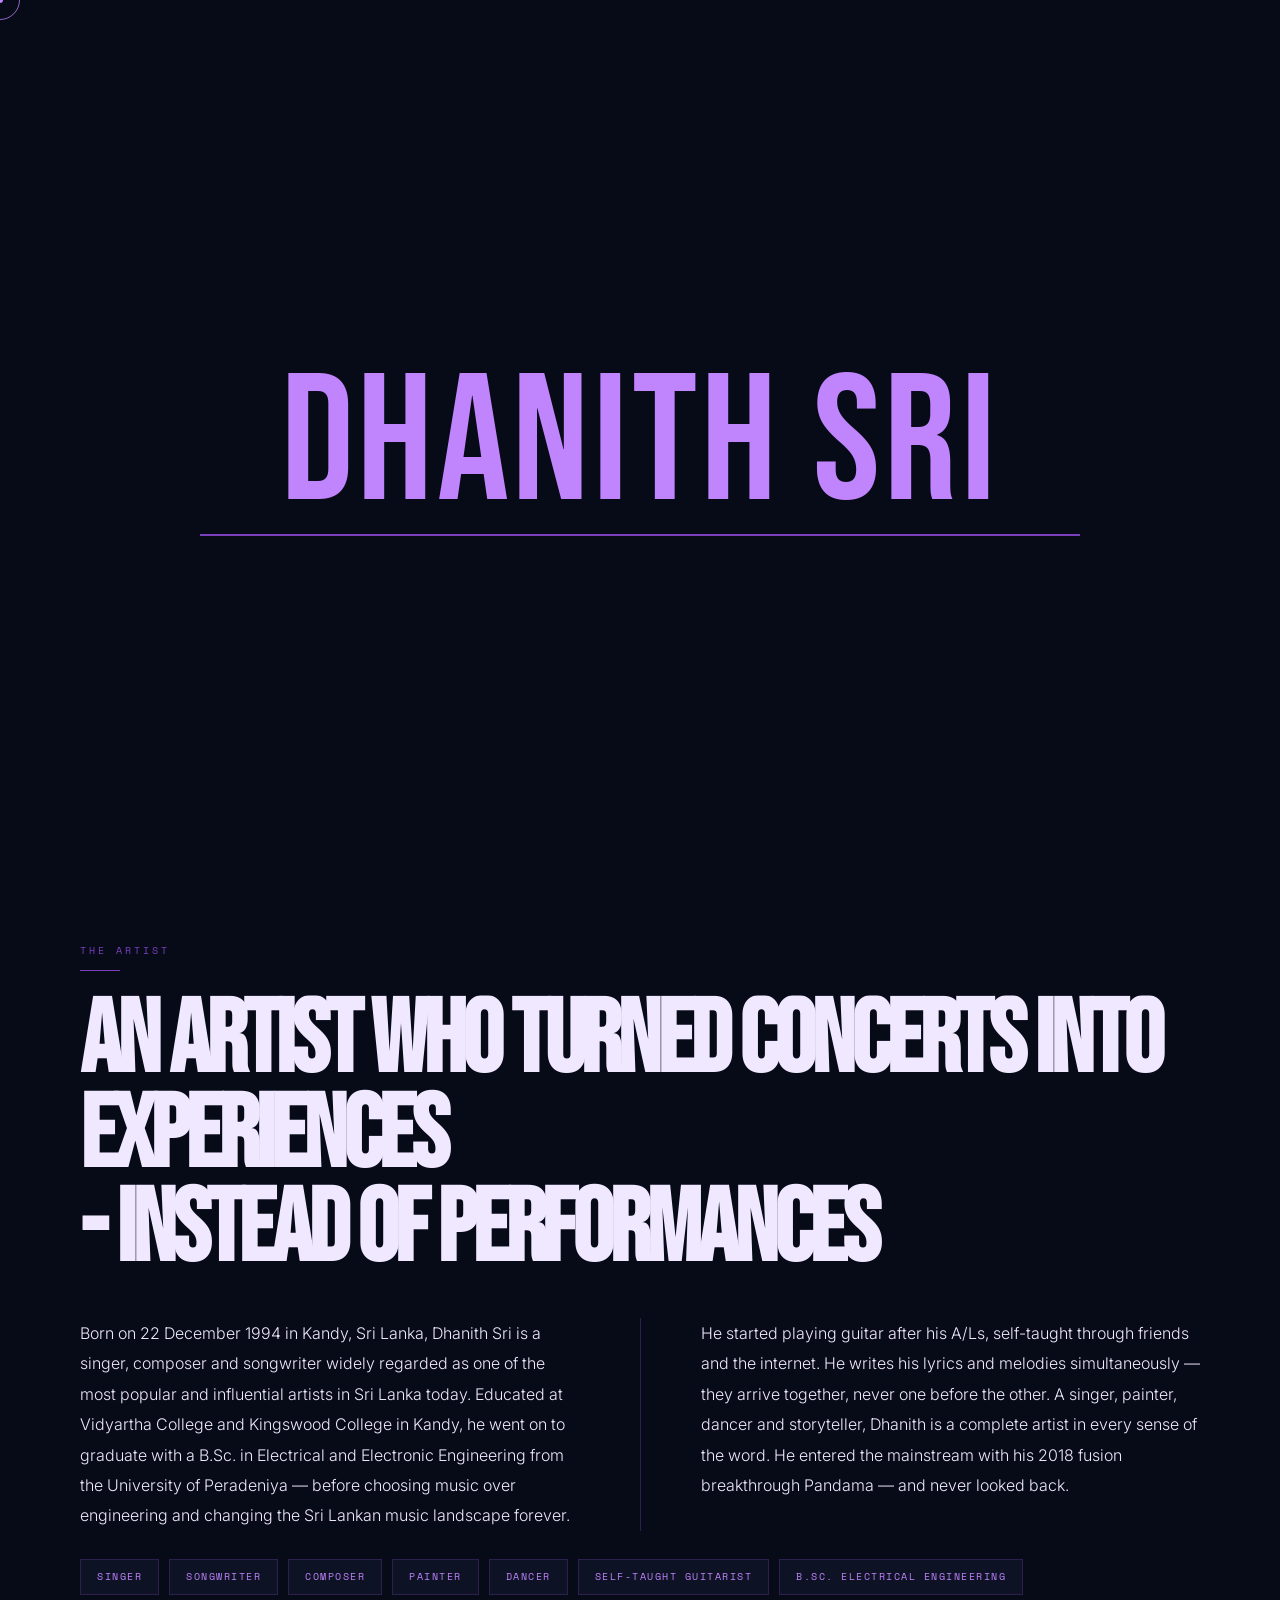
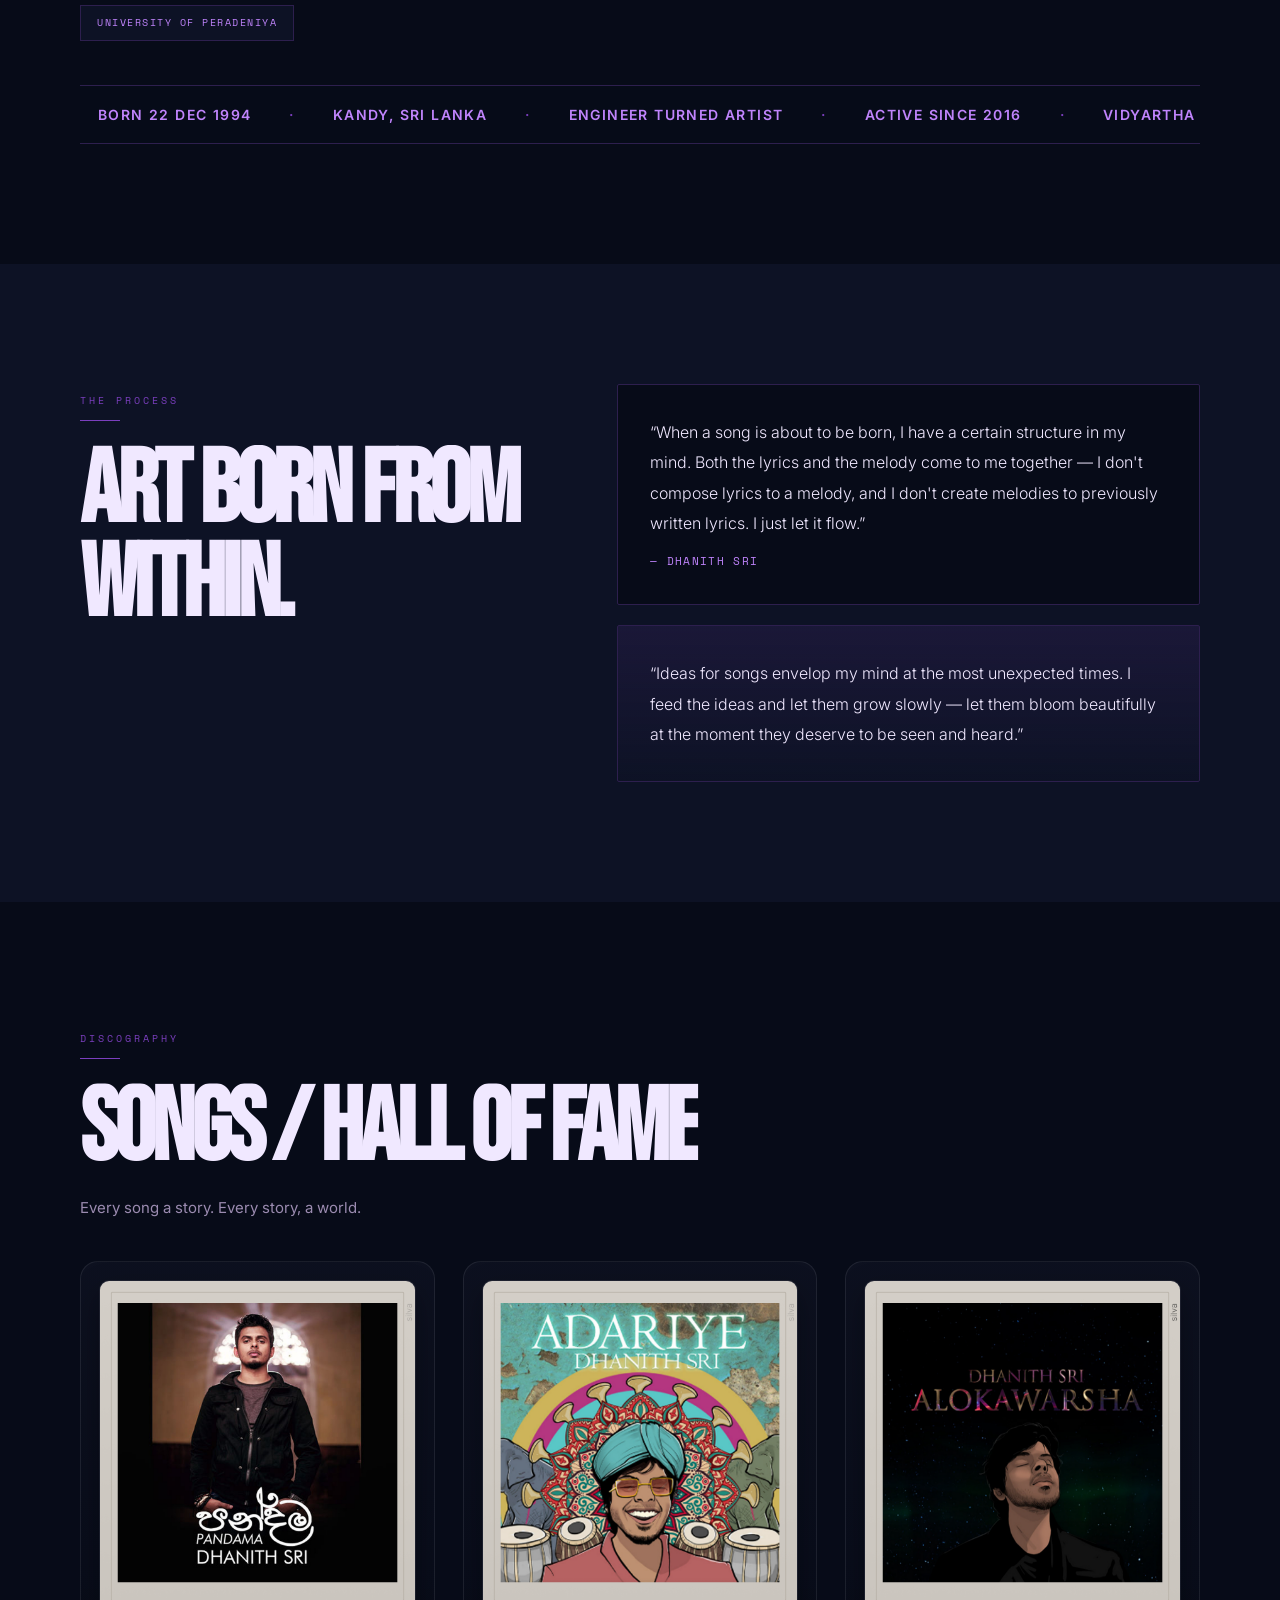
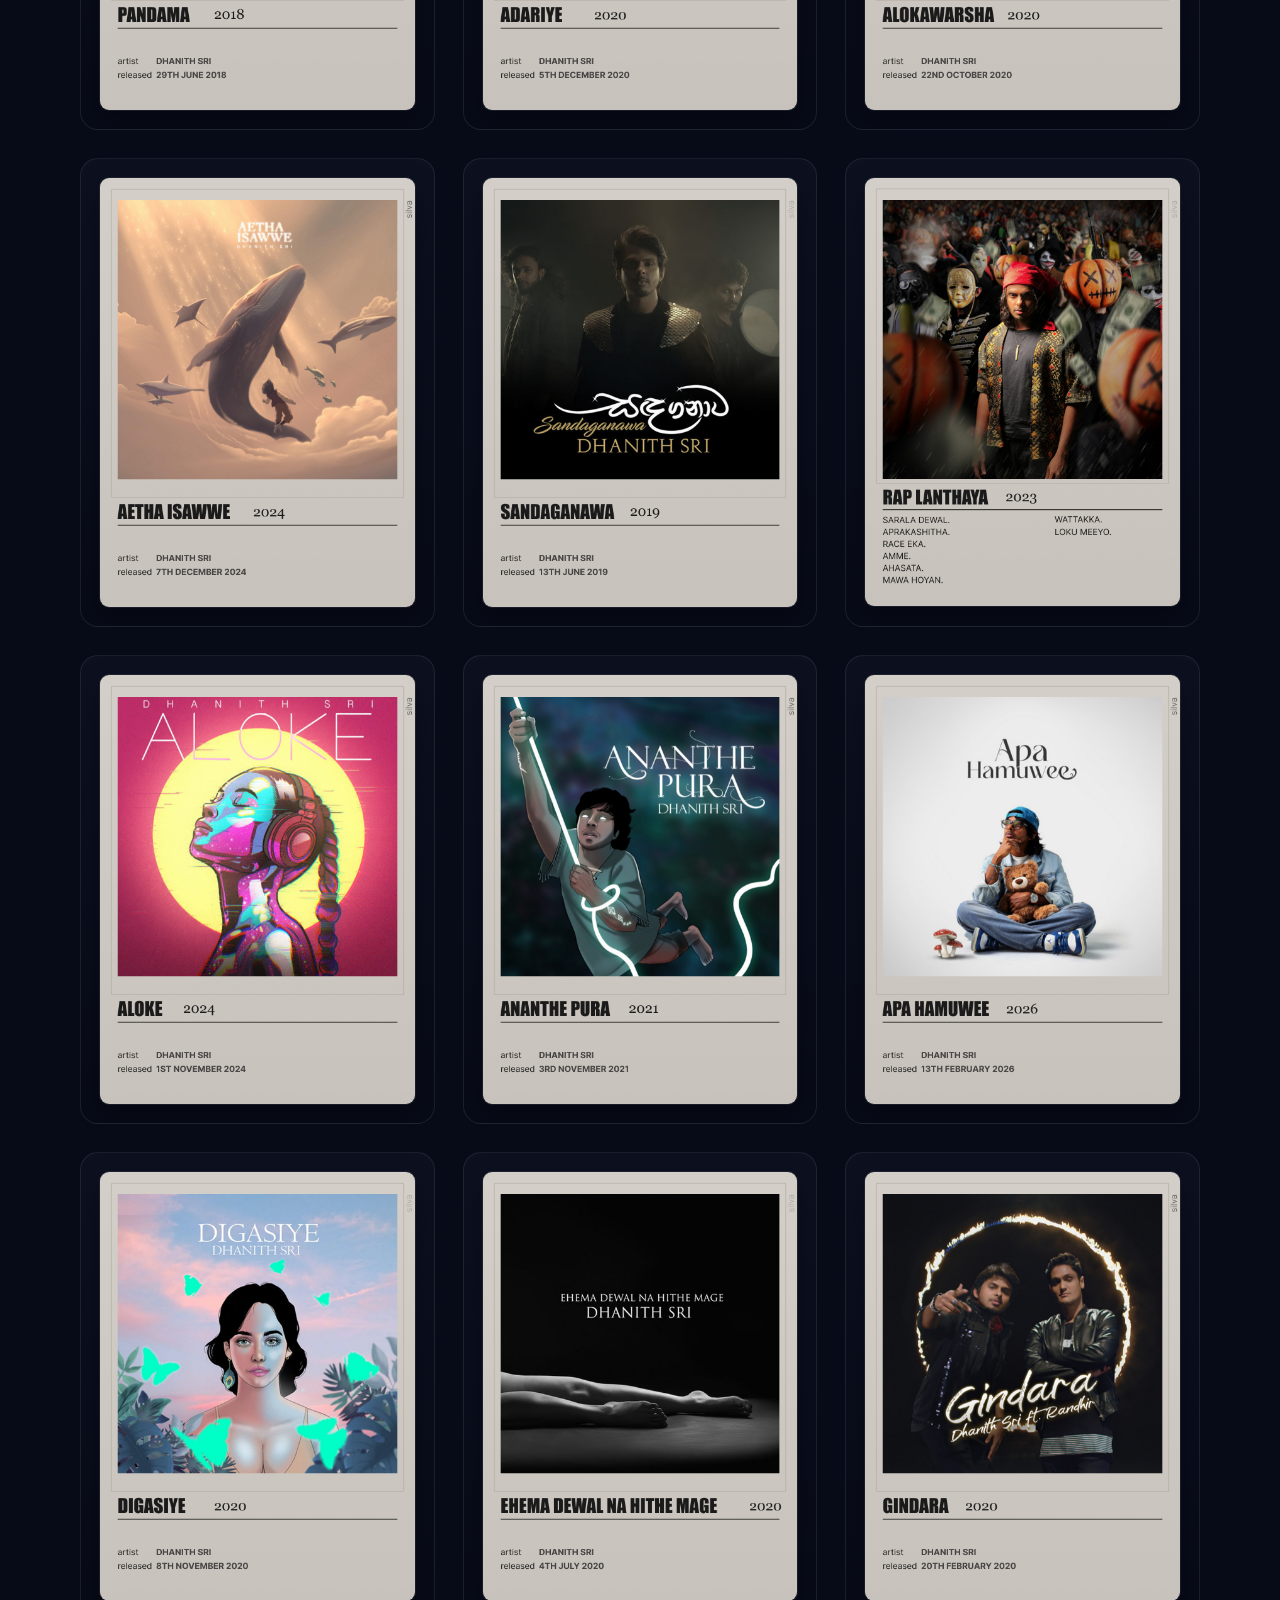
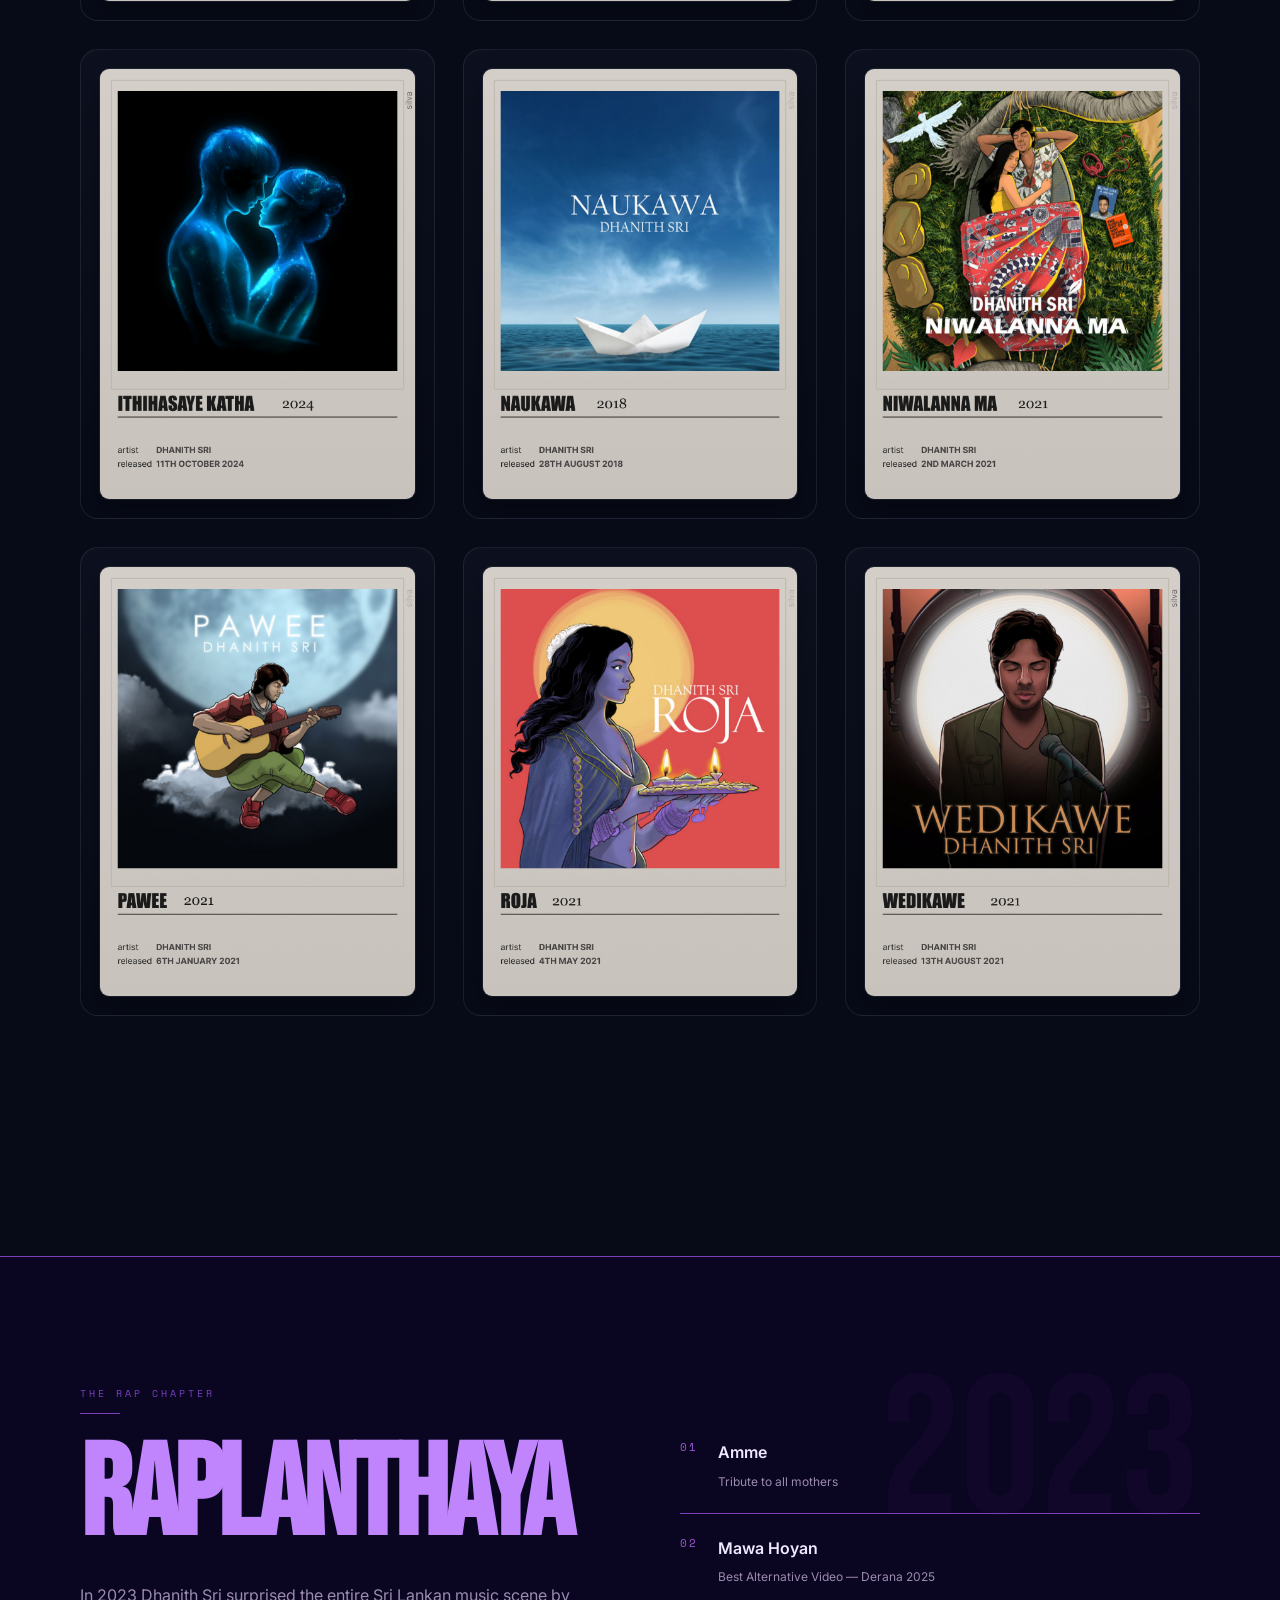
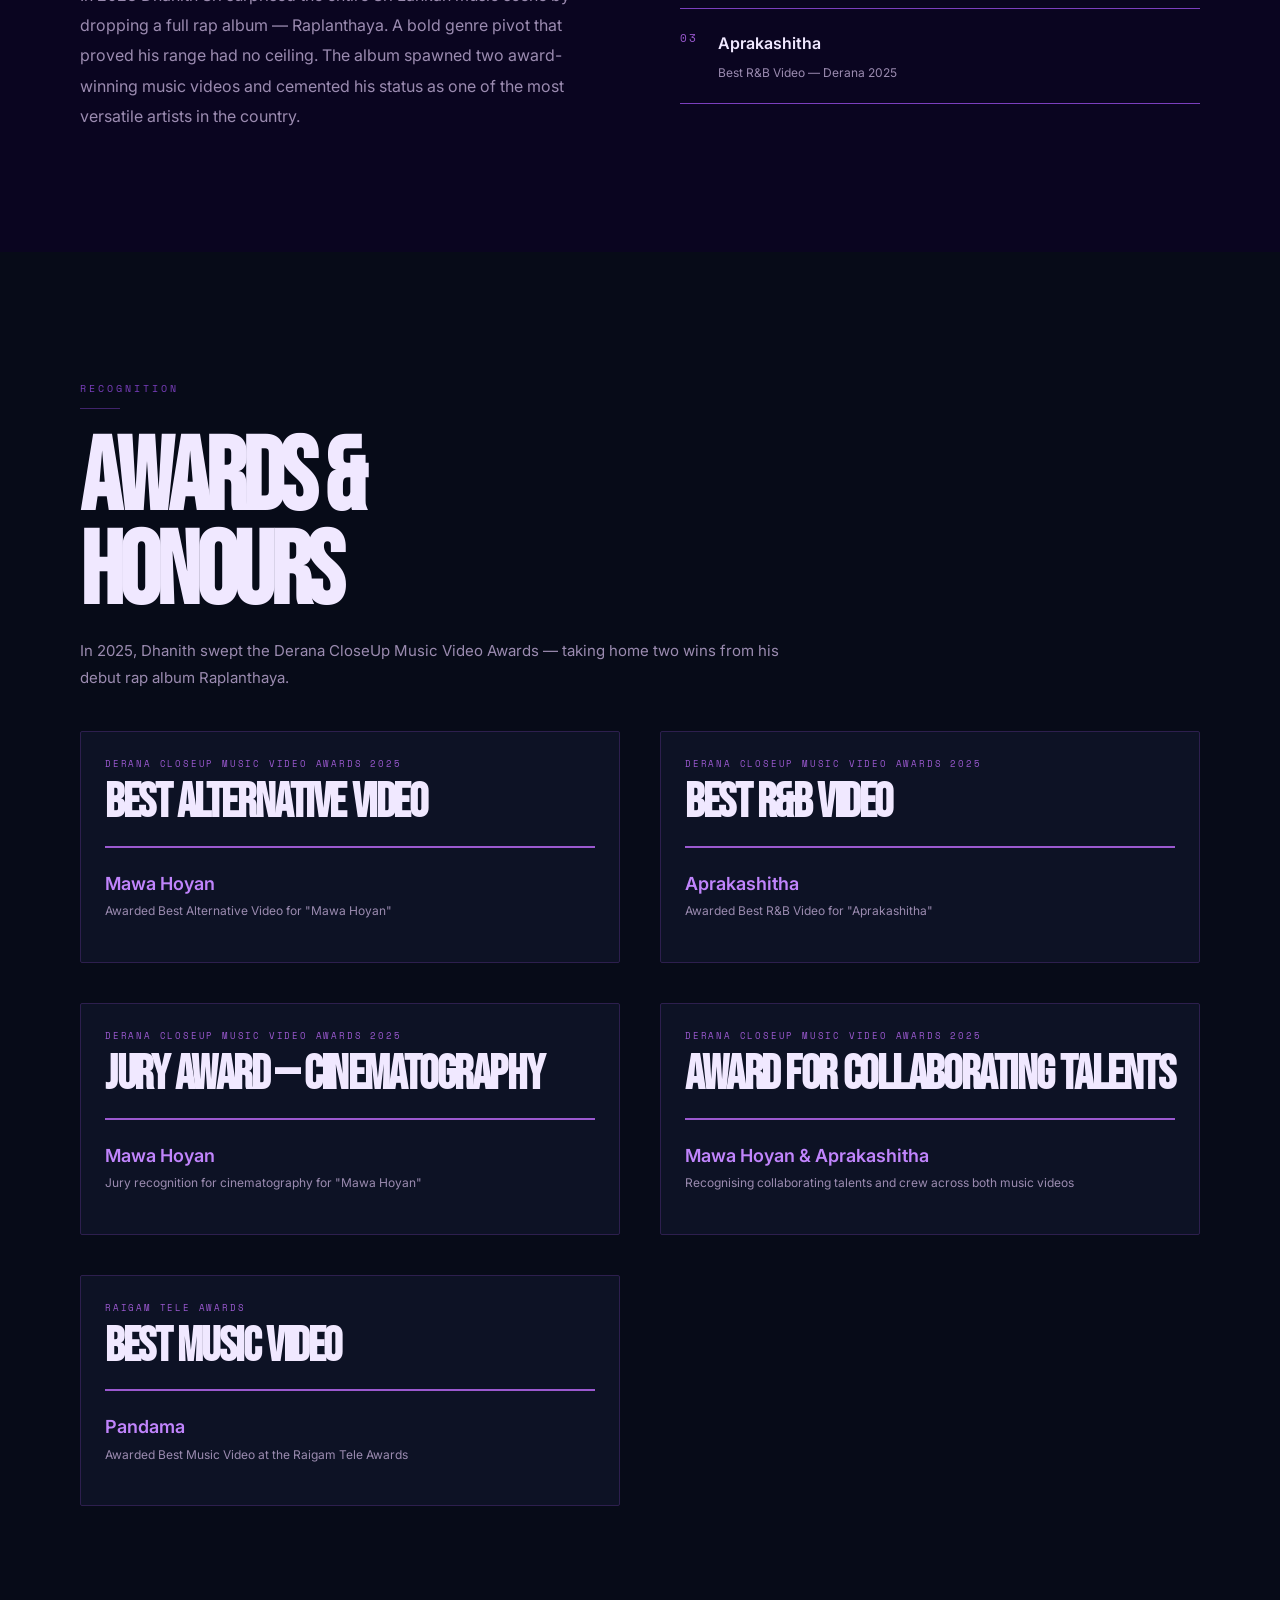
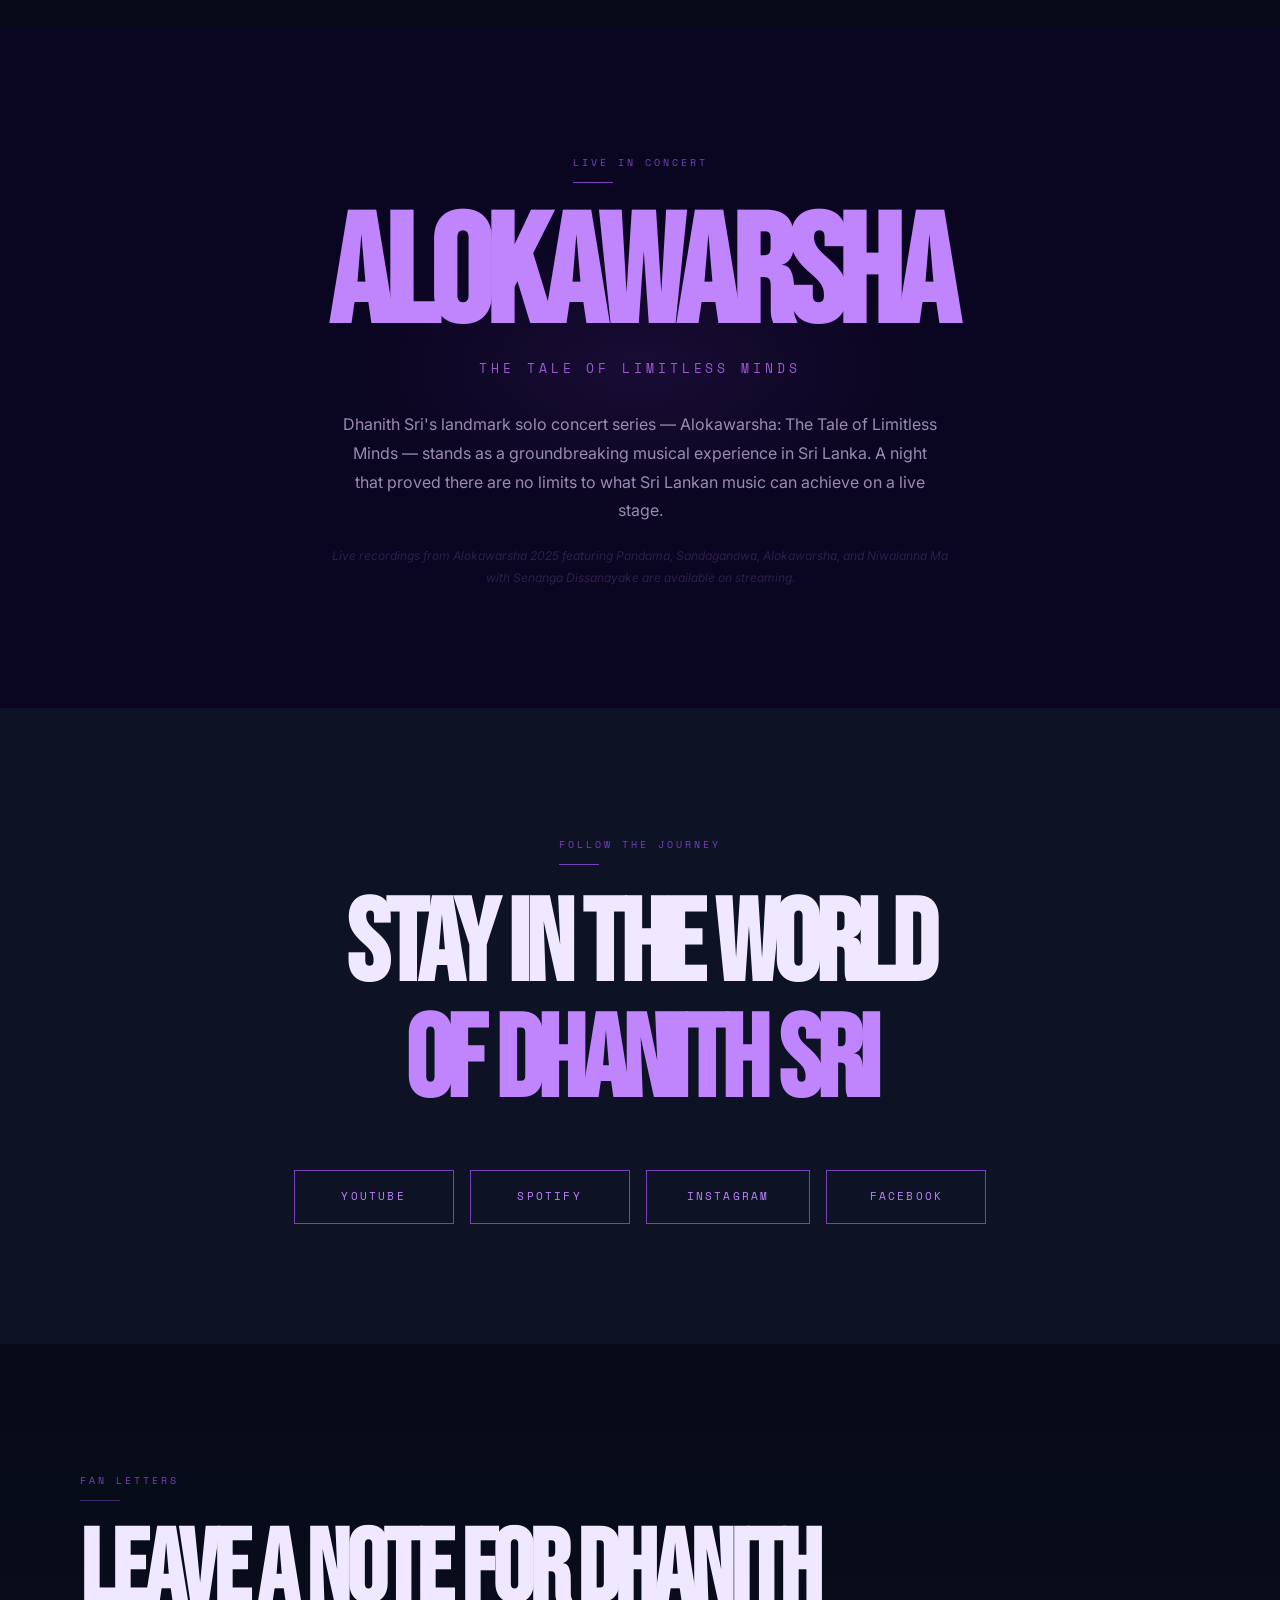
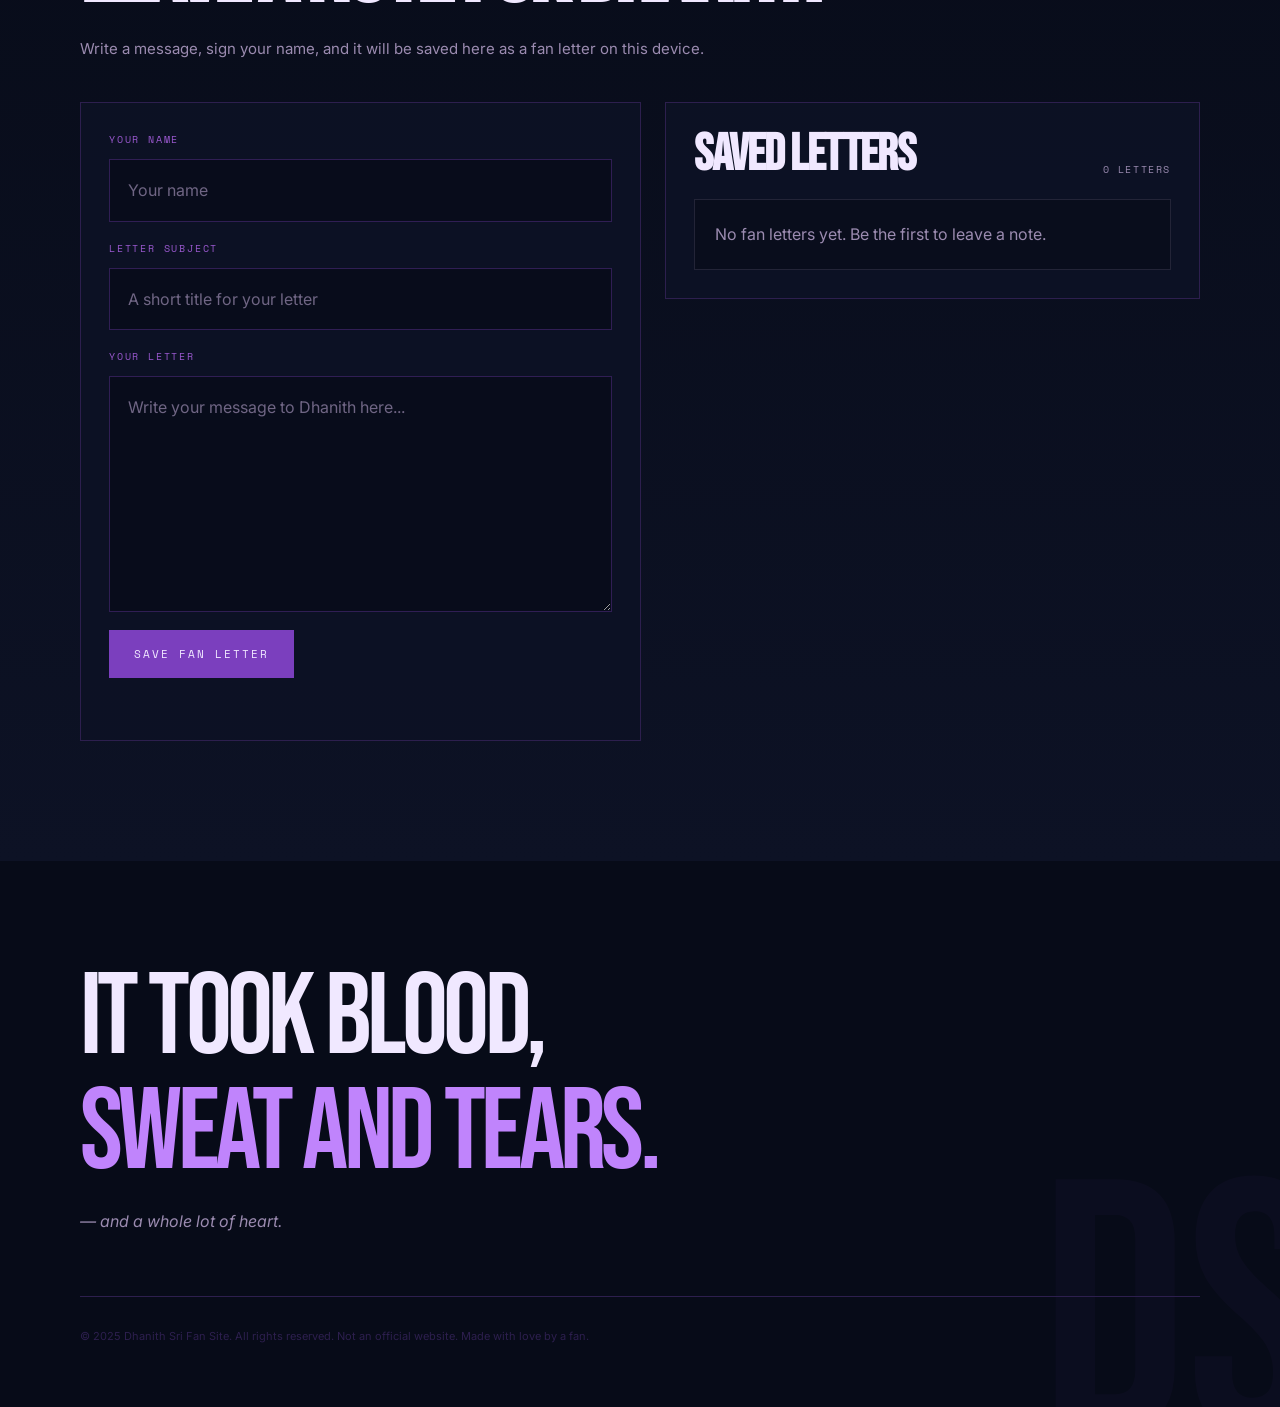
==== commit 60988055: "Restore Firebase config for shared fan letters" ====
--- a/index.html
+++ b/index.html
@@ -26,11 +26,15 @@
   <script src="https://www.gstatic.com/firebasejs/9.22.1/firebase-app-compat.js"></script>
   <script src="https://www.gstatic.com/firebasejs/9.22.1/firebase-database-compat.js"></script>
   <script>
-    // Firebase config removed from source for security reasons.
-    // Add your Firebase web config at deploy time (use environment variables
-    // or your hosting provider's secret injection) instead of committing it here.
-    // Example placeholder (DO NOT commit real keys):
-    // window.FIREBASE_CONFIG = { apiKey: 'REPLACE_ME', authDomain: 'REPLACE_ME', databaseURL: 'REPLACE_ME', projectId: 'REPLACE_ME', storageBucket: 'REPLACE_ME', messagingSenderId: 'REPLACE_ME', appId: 'REPLACE_ME' };
+    window.FIREBASE_CONFIG = {
+      apiKey: "AIzaSyAXm0RZRhXEvlMReFsKIgrCQcLGqU4XbbI",
+      authDomain: "dhanith-sri.firebaseapp.com",
+      databaseURL: "https://dhanith-sri-default-rtdb.asia-southeast1.firebasedatabase.app",
+      projectId: "dhanith-sri",
+      storageBucket: "dhanith-sri.firebasestorage.app",
+      messagingSenderId: "902487593853",
+      appId: "1:902487593853:web:cb216add874983cabd3214"
+    };
   </script>
   <script defer src="script.js?v=2"></script>
 </head>
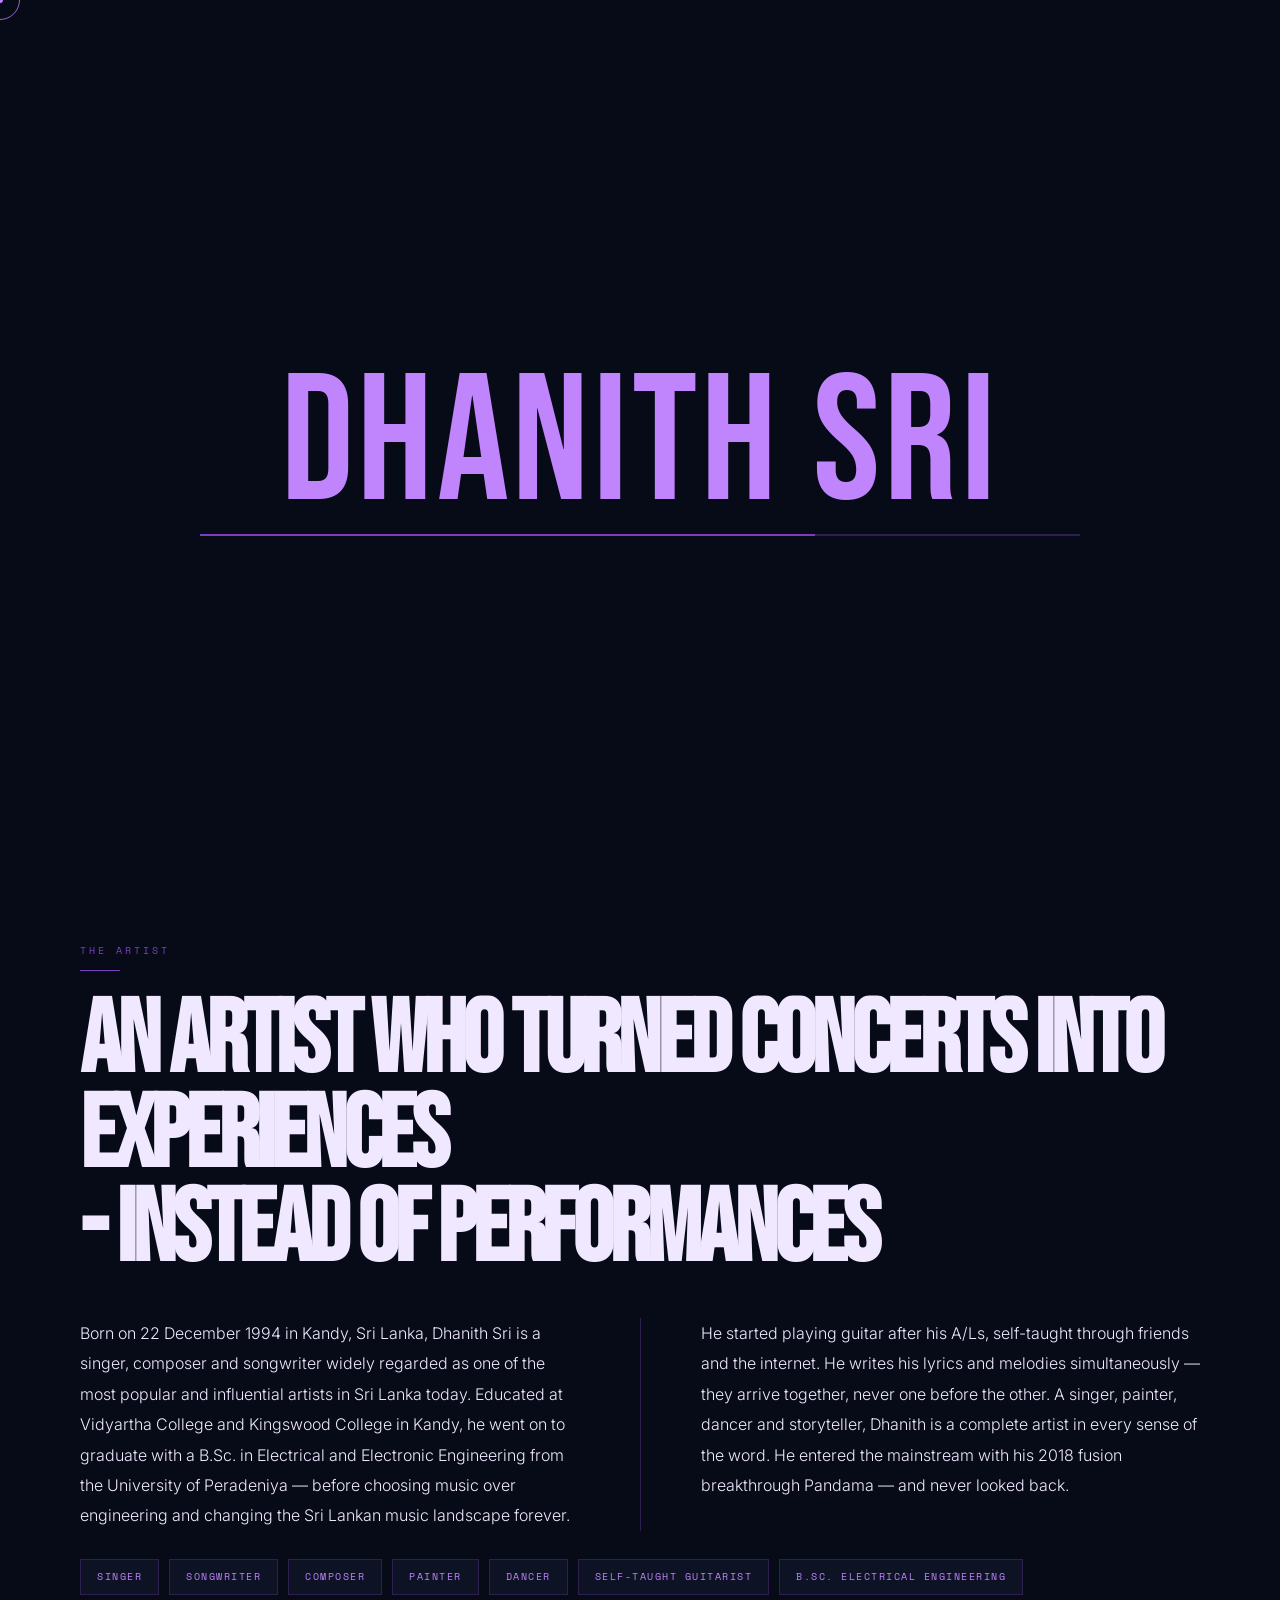
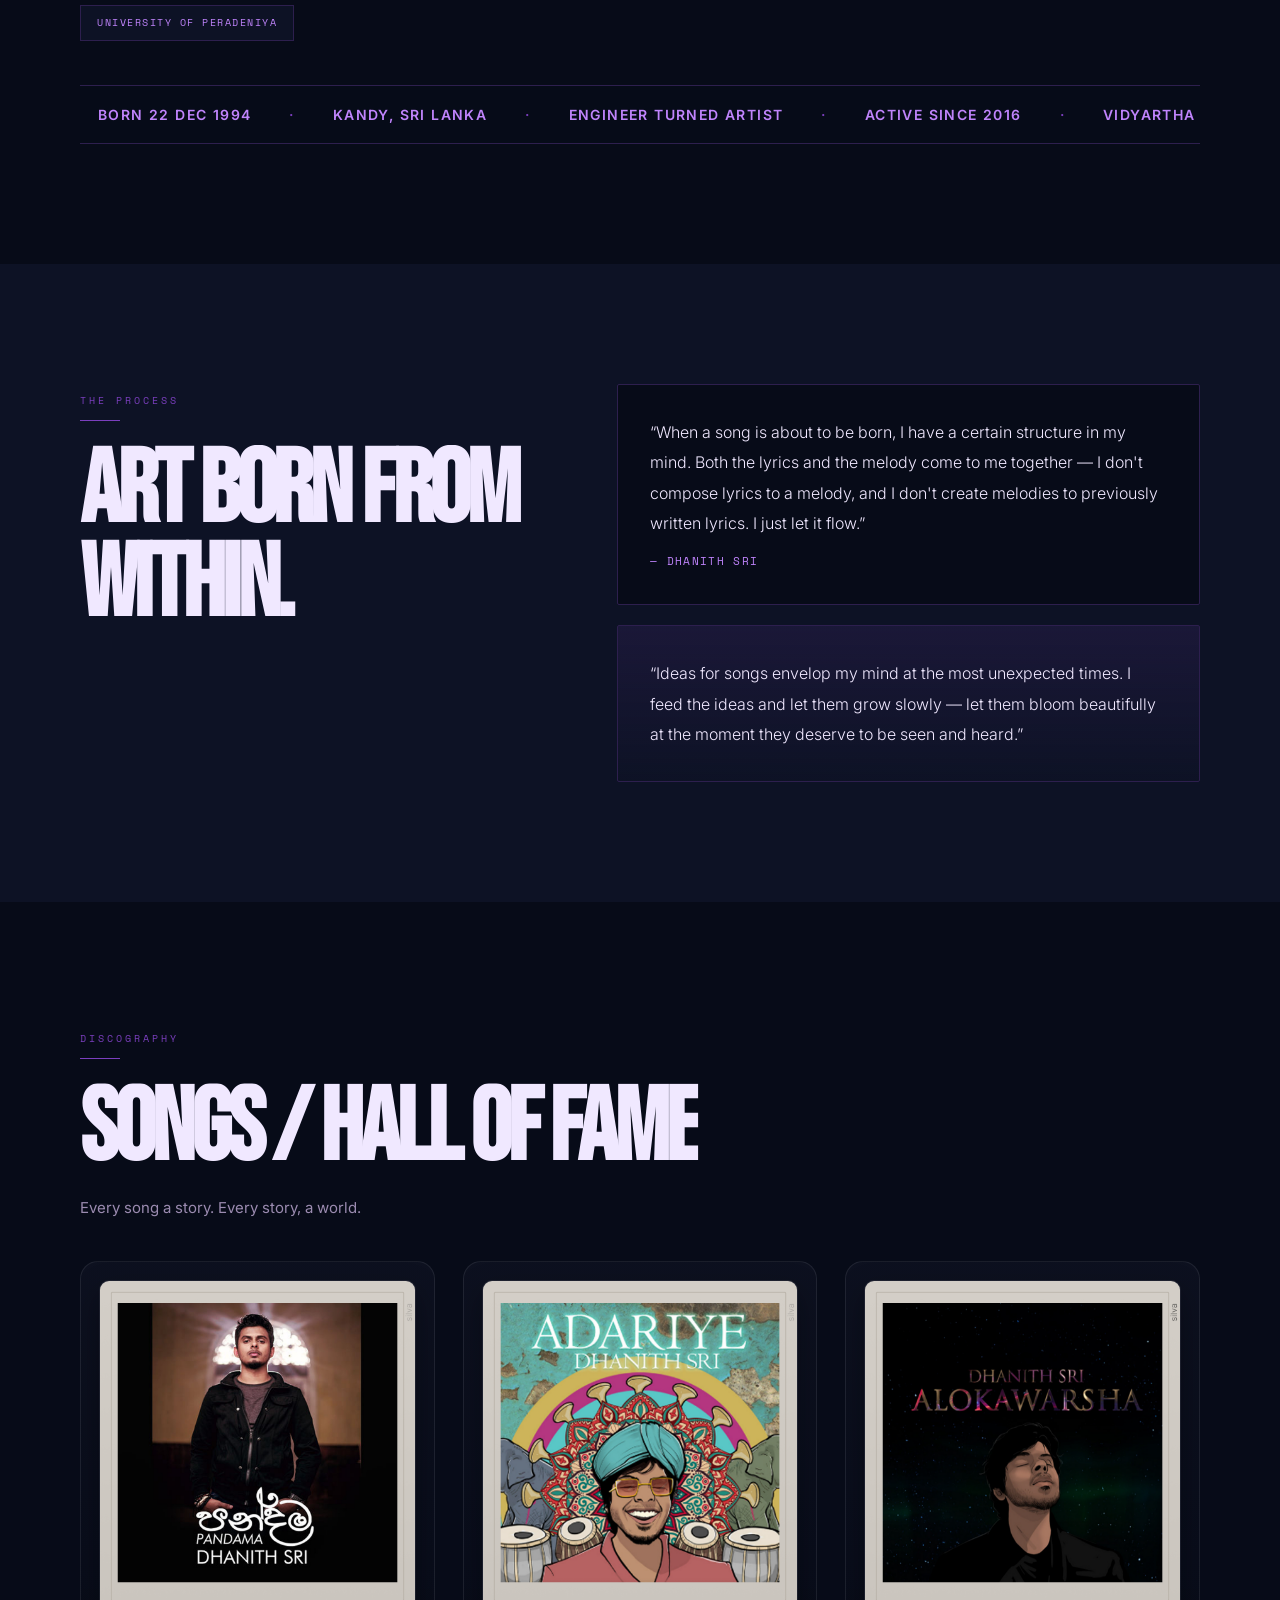
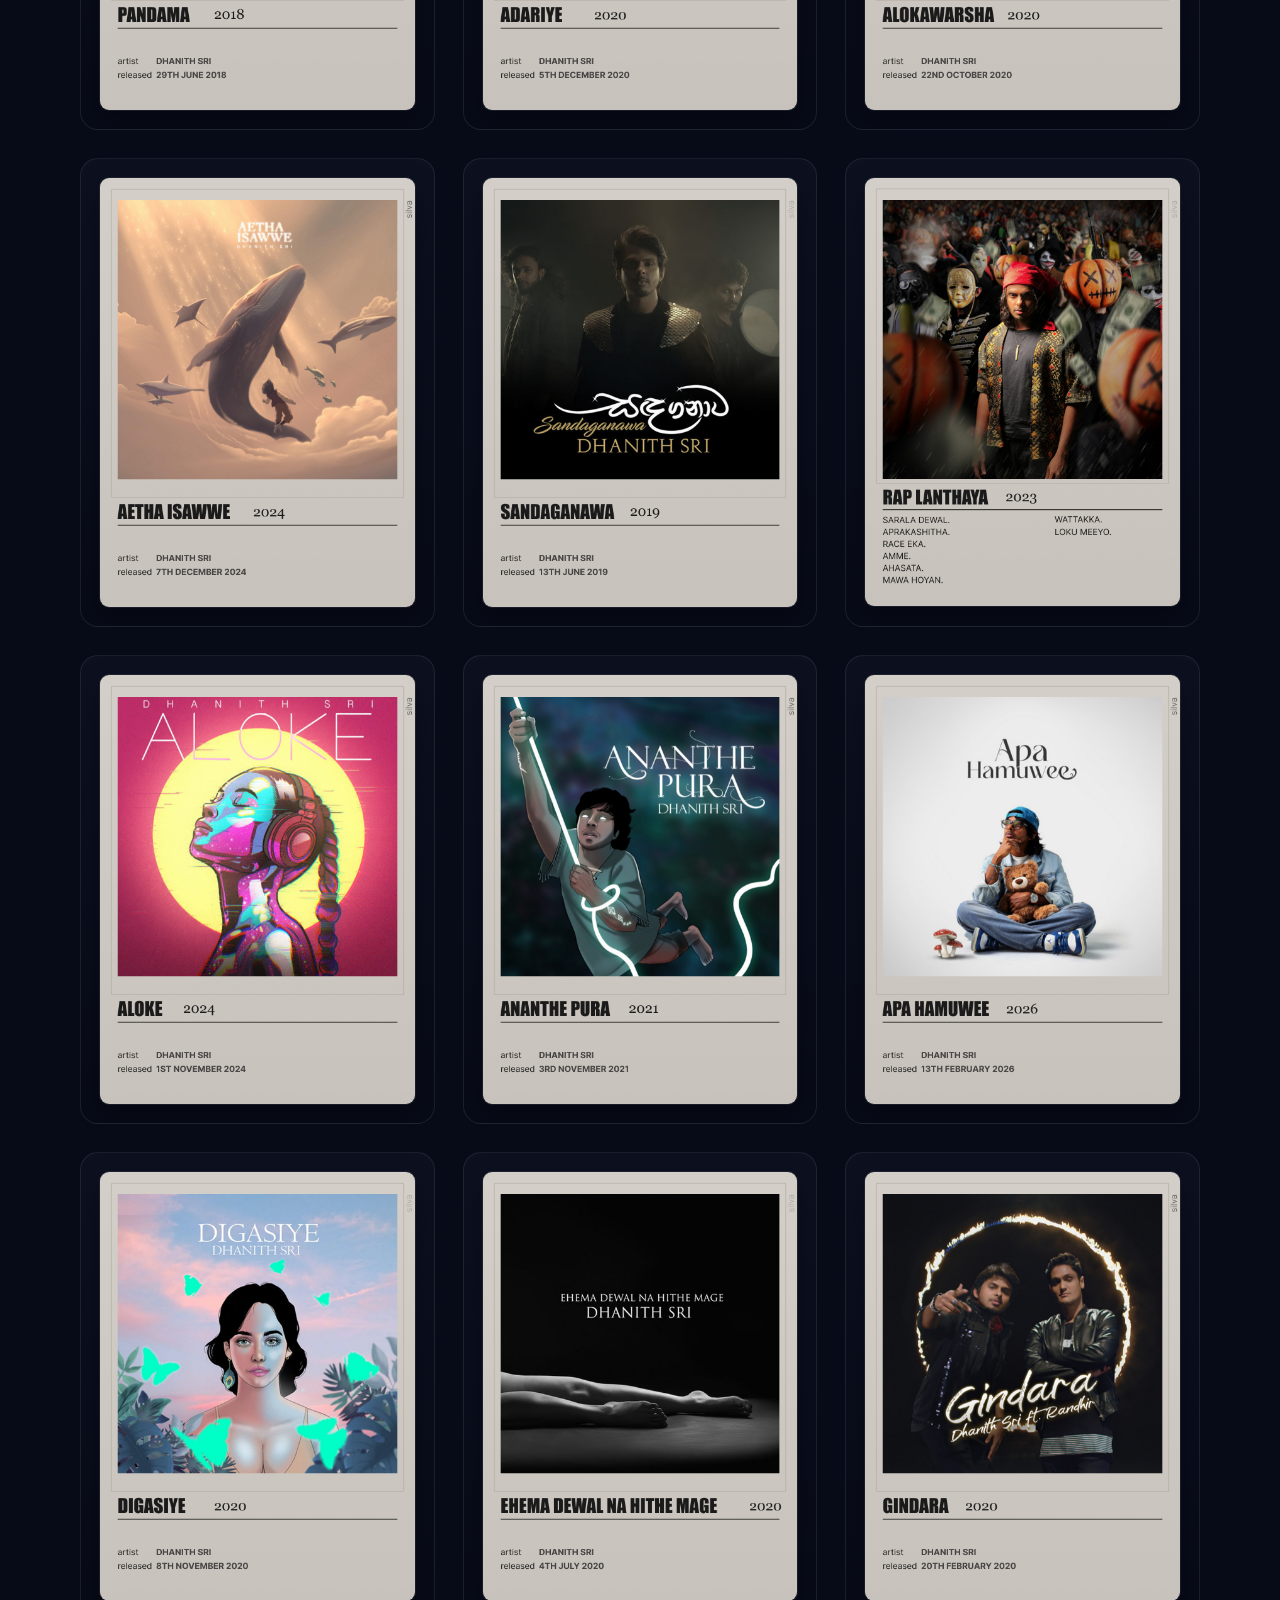
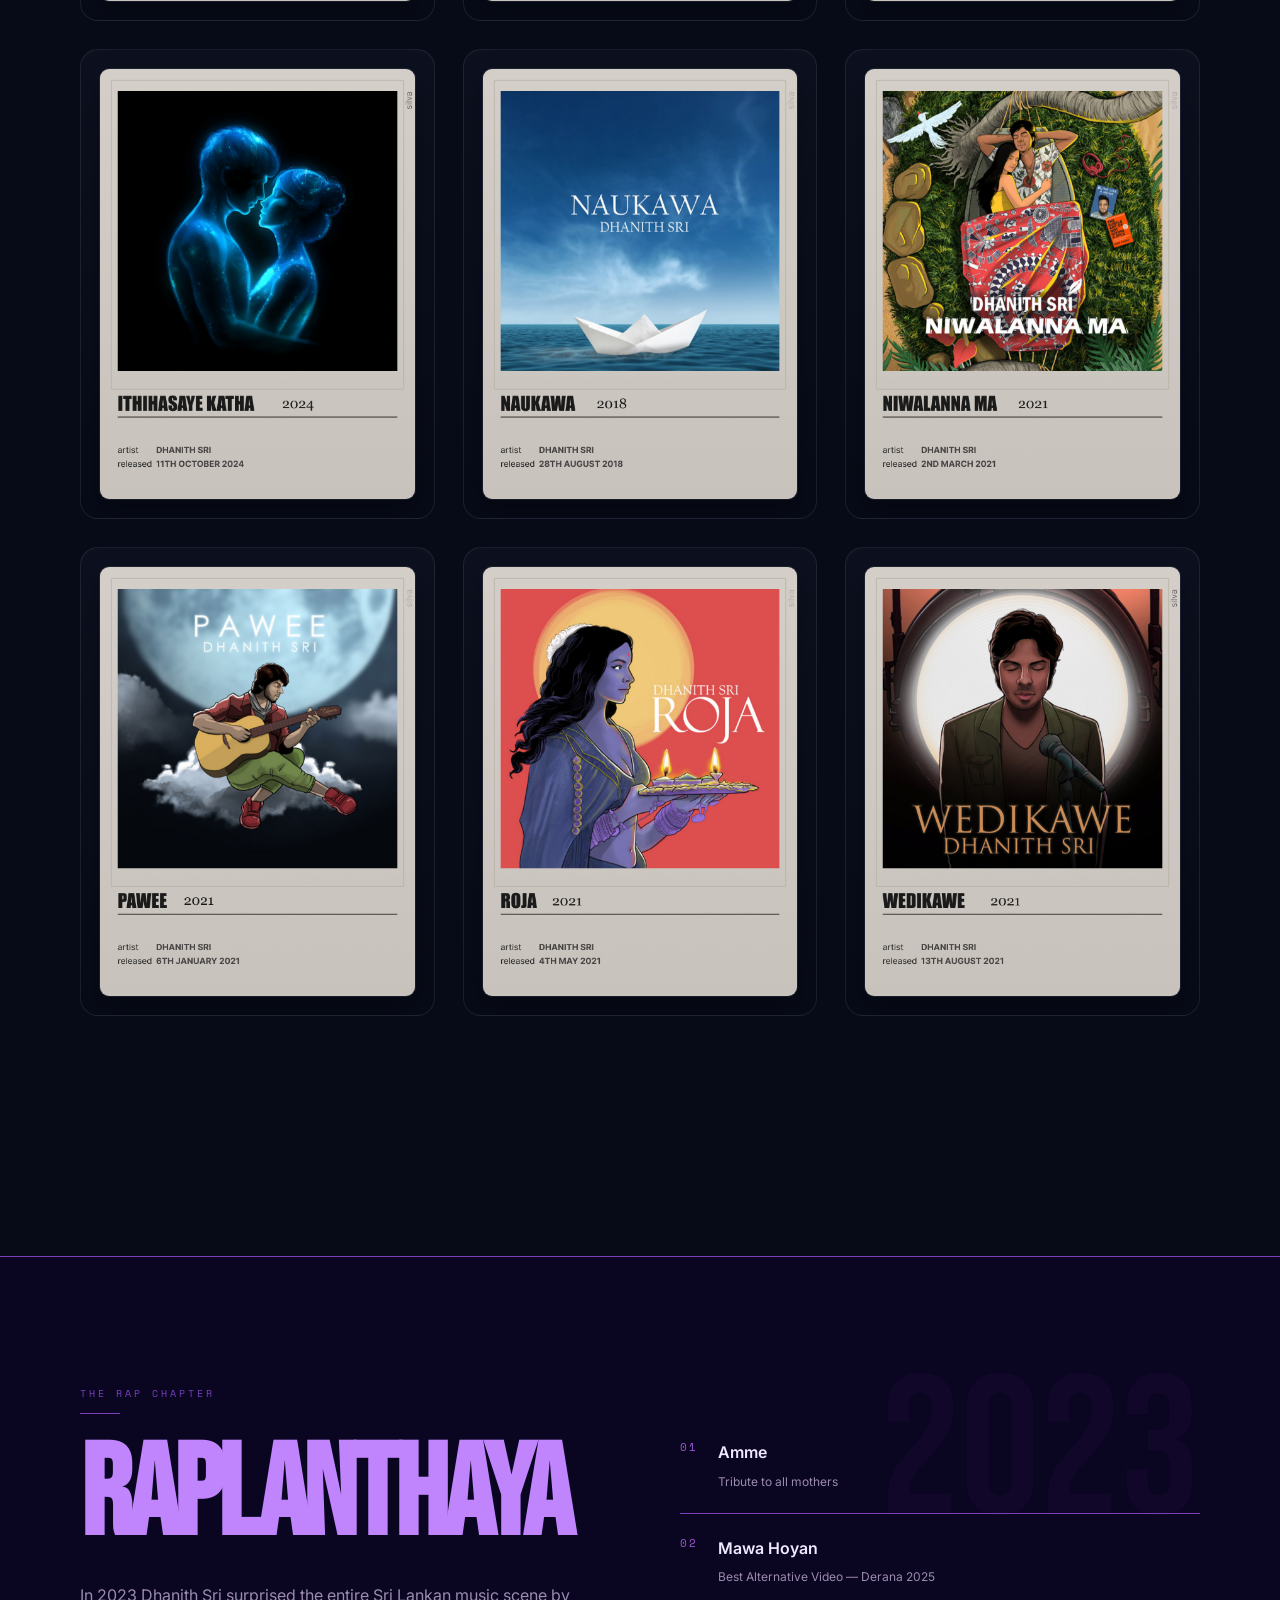
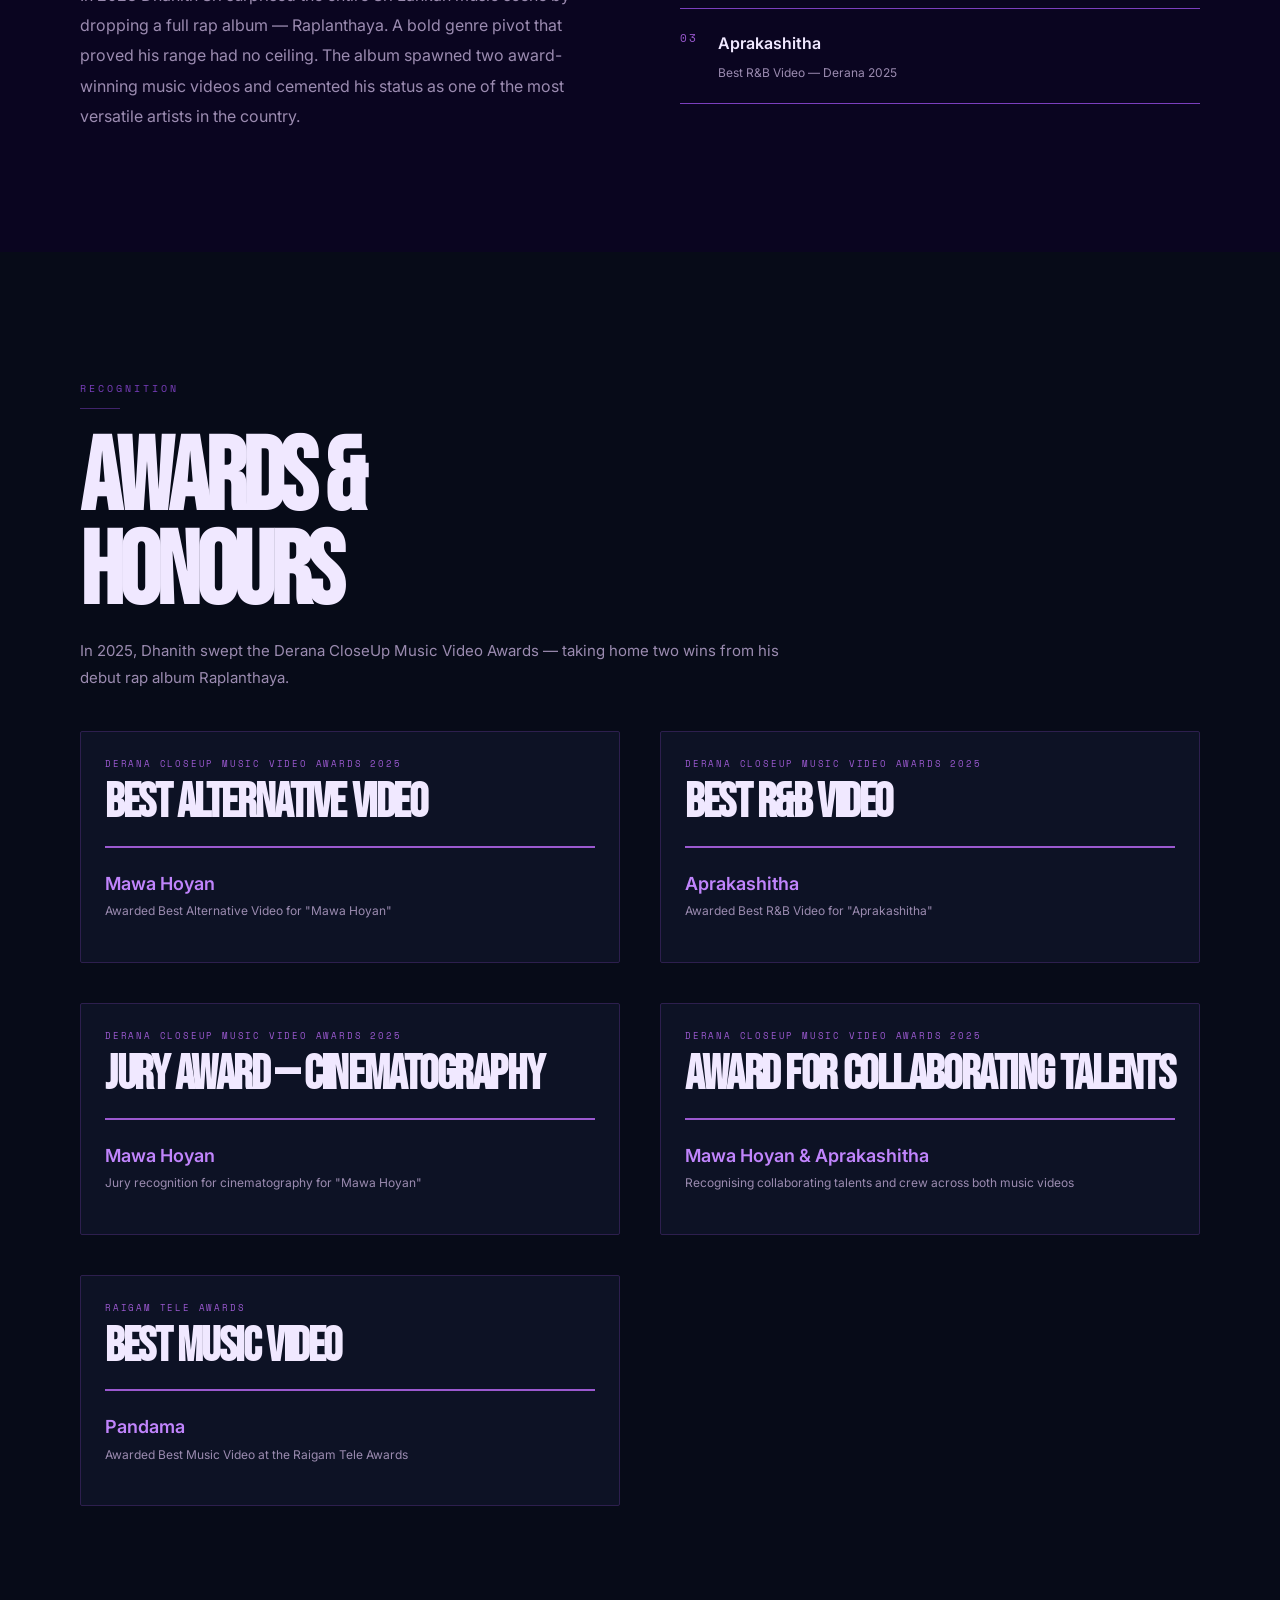
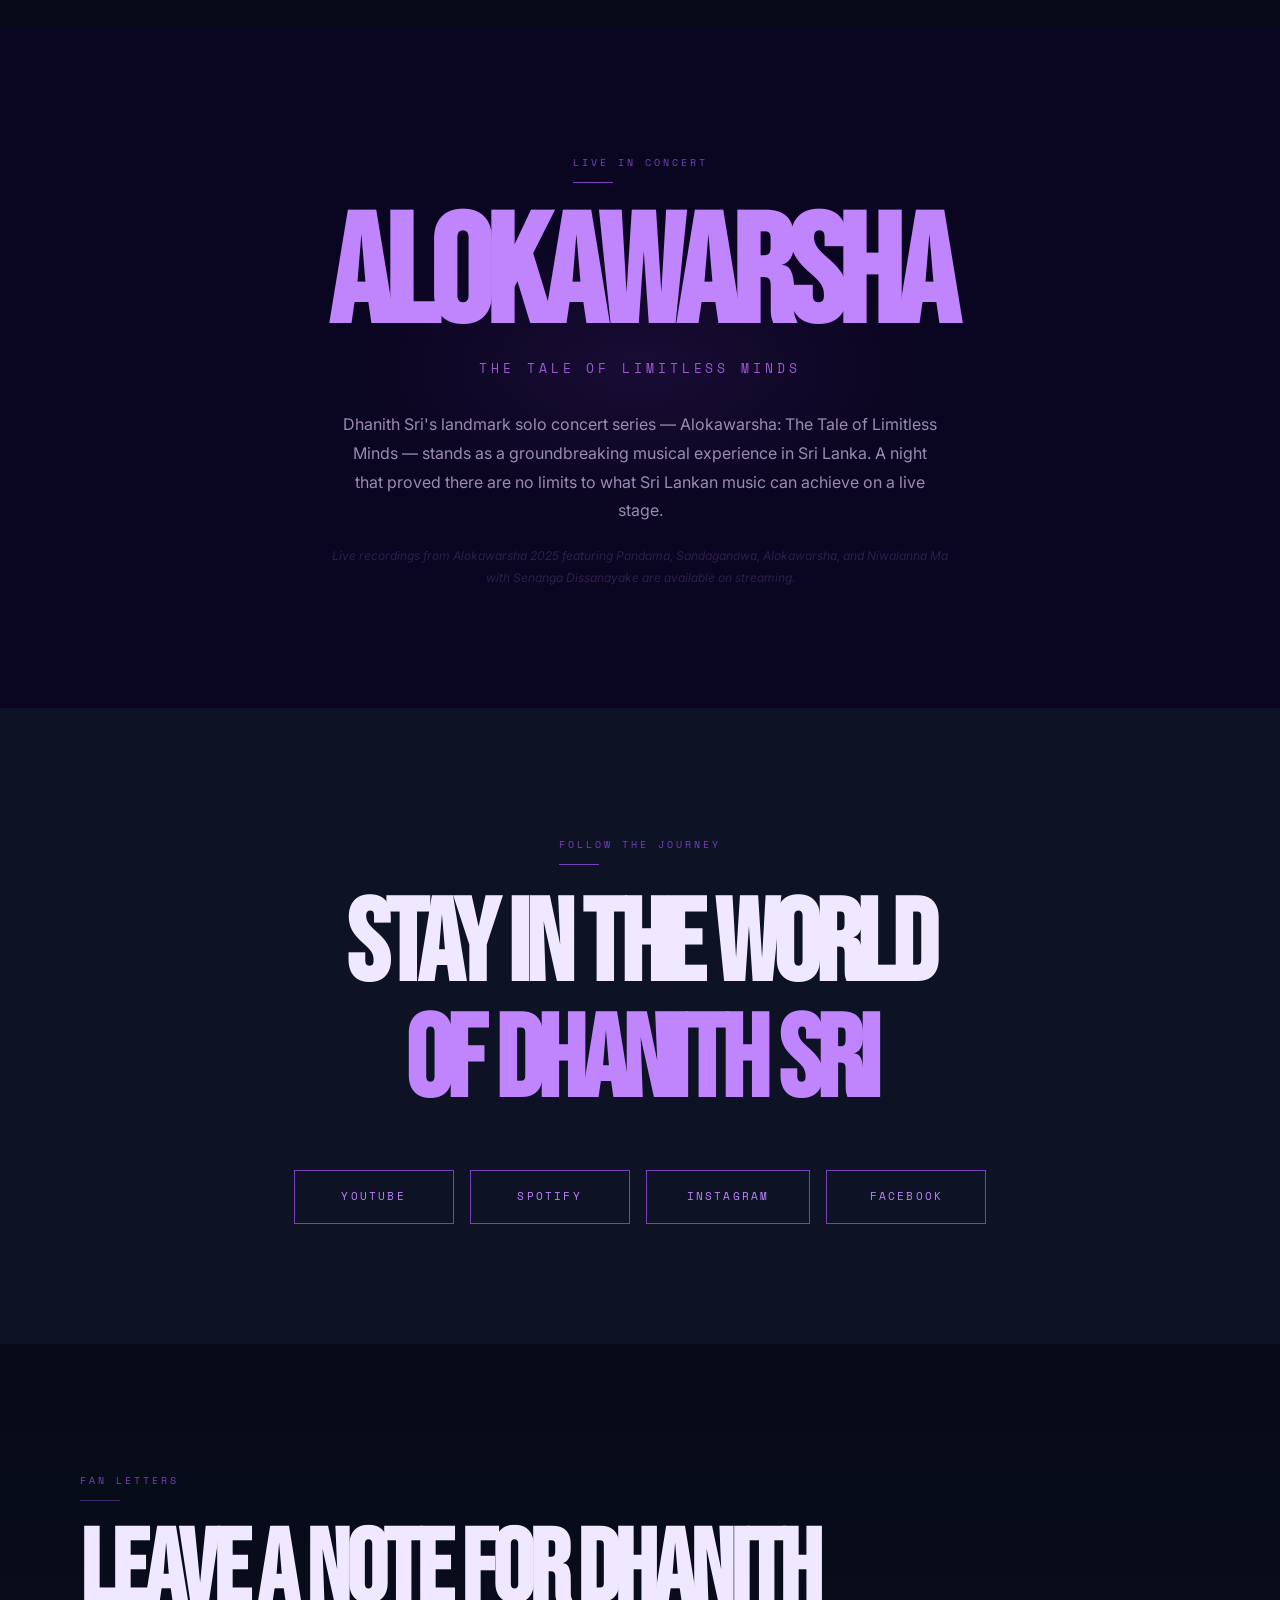
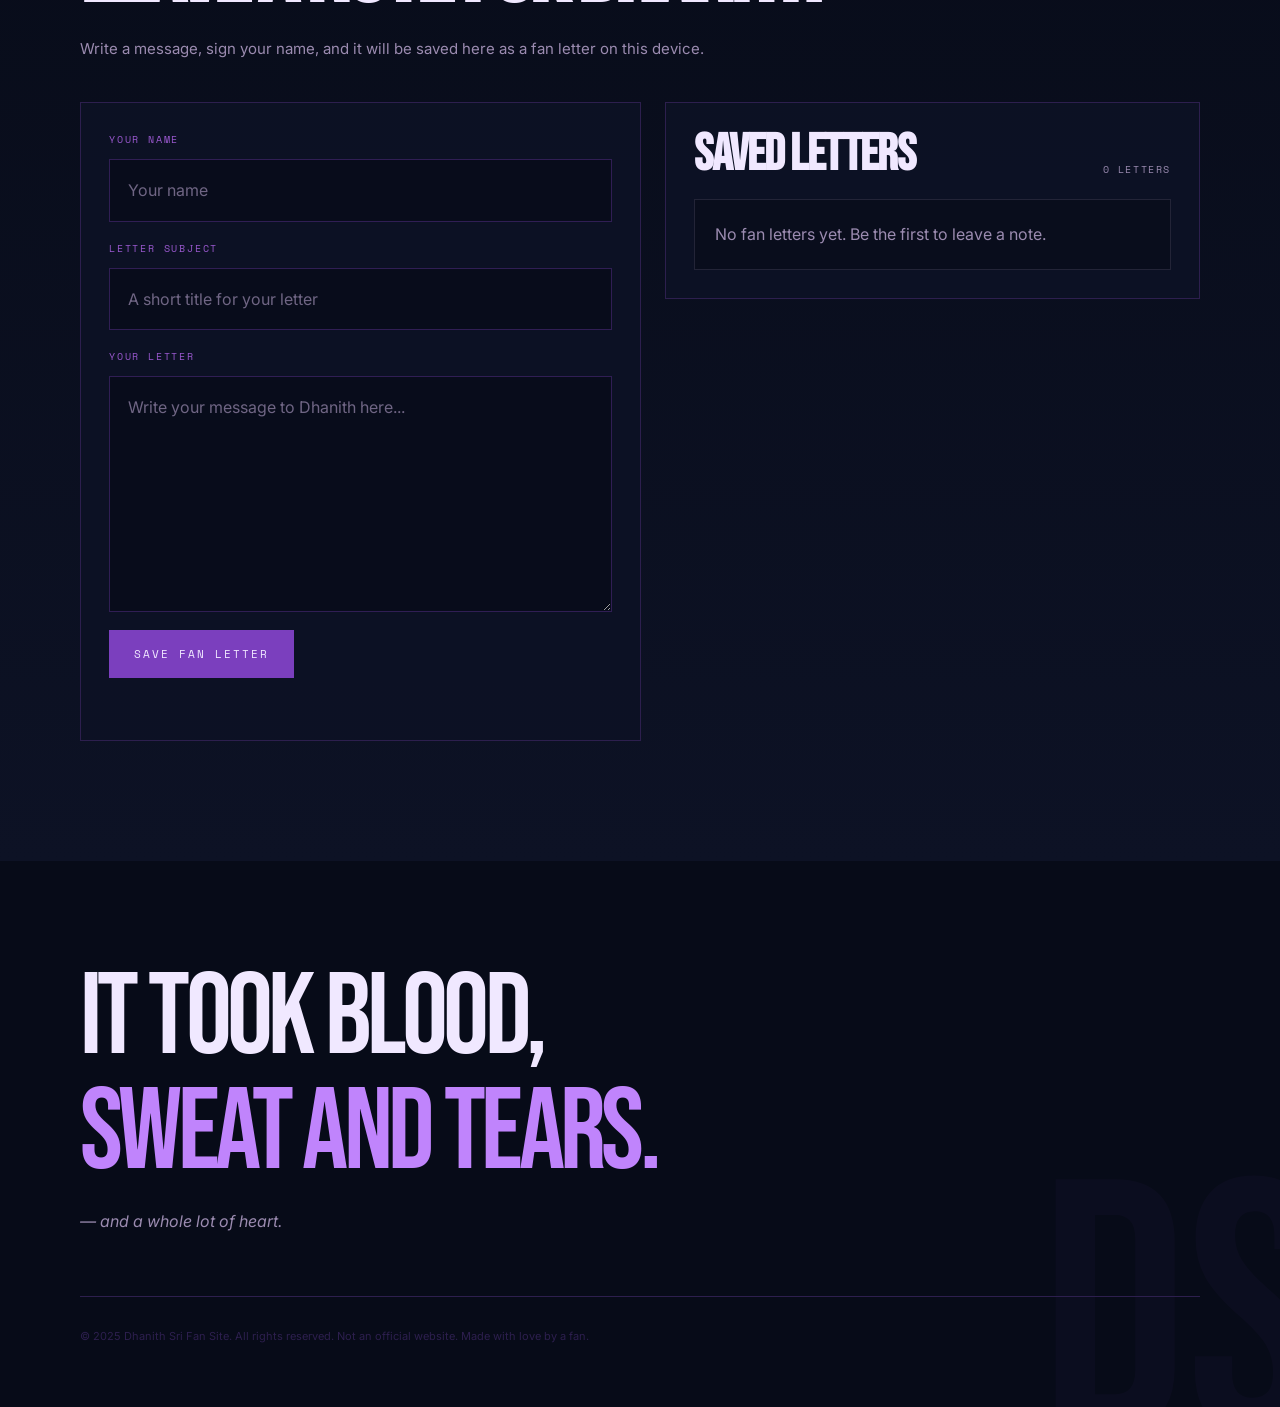
==== commit a96b1b3d: "Prefer Firebase snapshot for fan letters and bust cache" ====
--- a/index.html
+++ b/index.html
@@ -18,7 +18,7 @@
   <link rel="preconnect" href="https://fonts.googleapis.com" />
   <link rel="preconnect" href="https://fonts.gstatic.com" crossorigin />
   <link href="https://fonts.googleapis.com/css2?family=Bebas+Neue&family=Inter:wght@300;400;500;600;700&family=Space+Mono:wght@400;700&display=swap" rel="stylesheet" />
-  <link rel="stylesheet" href="style.css?v=2" />
+  <link rel="stylesheet" href="style.css?v=3" />
   <script defer src="https://cdnjs.cloudflare.com/ajax/libs/gsap/3.12.5/gsap.min.js"></script>
   <script defer src="https://cdnjs.cloudflare.com/ajax/libs/gsap/3.12.5/ScrollTrigger.min.js"></script>
   <script defer src="https://cdnjs.cloudflare.com/ajax/libs/gsap/3.12.5/SplitType.min.js"></script>
@@ -36,7 +36,7 @@
       appId: "1:902487593853:web:cb216add874983cabd3214"
     };
   </script>
-  <script defer src="script.js?v=2"></script>
+  <script defer src="script.js?v=3"></script>
 </head>
 <body class="is-loading">
   <div class="loader" aria-hidden="true">
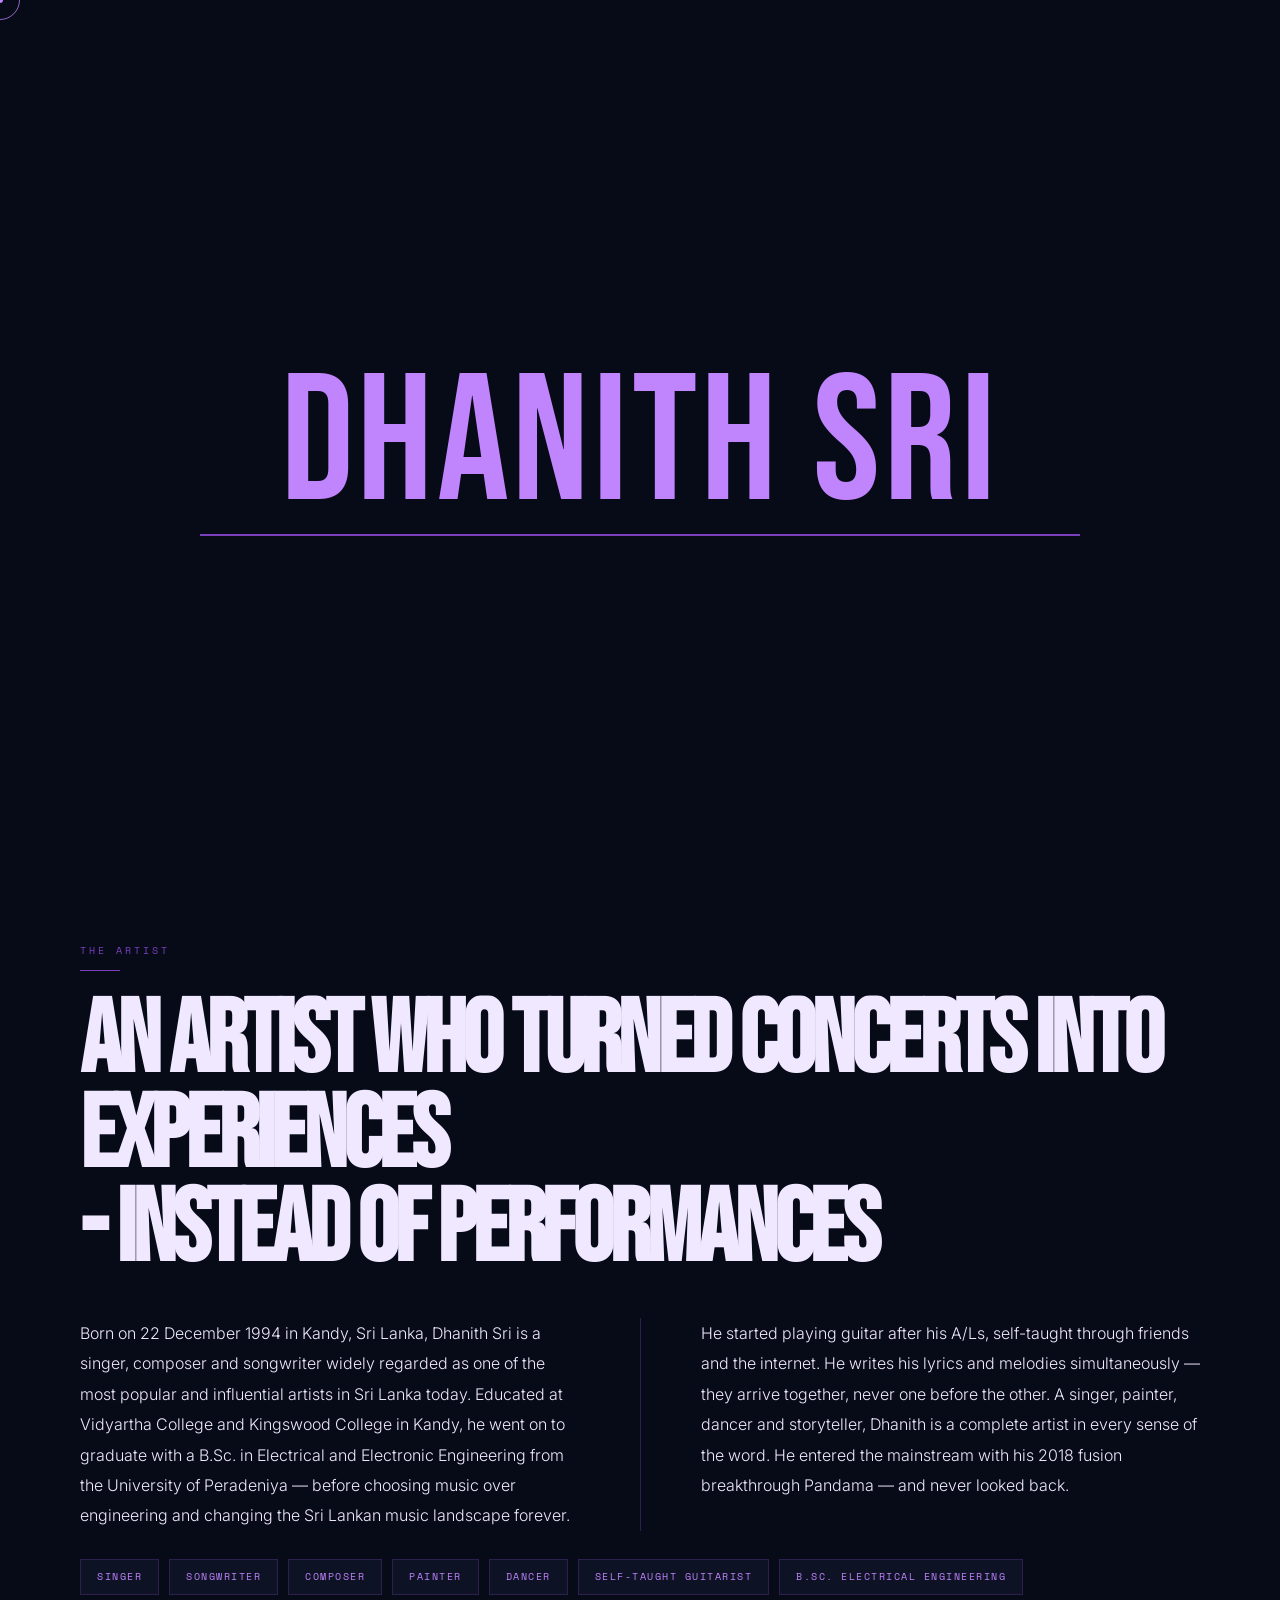
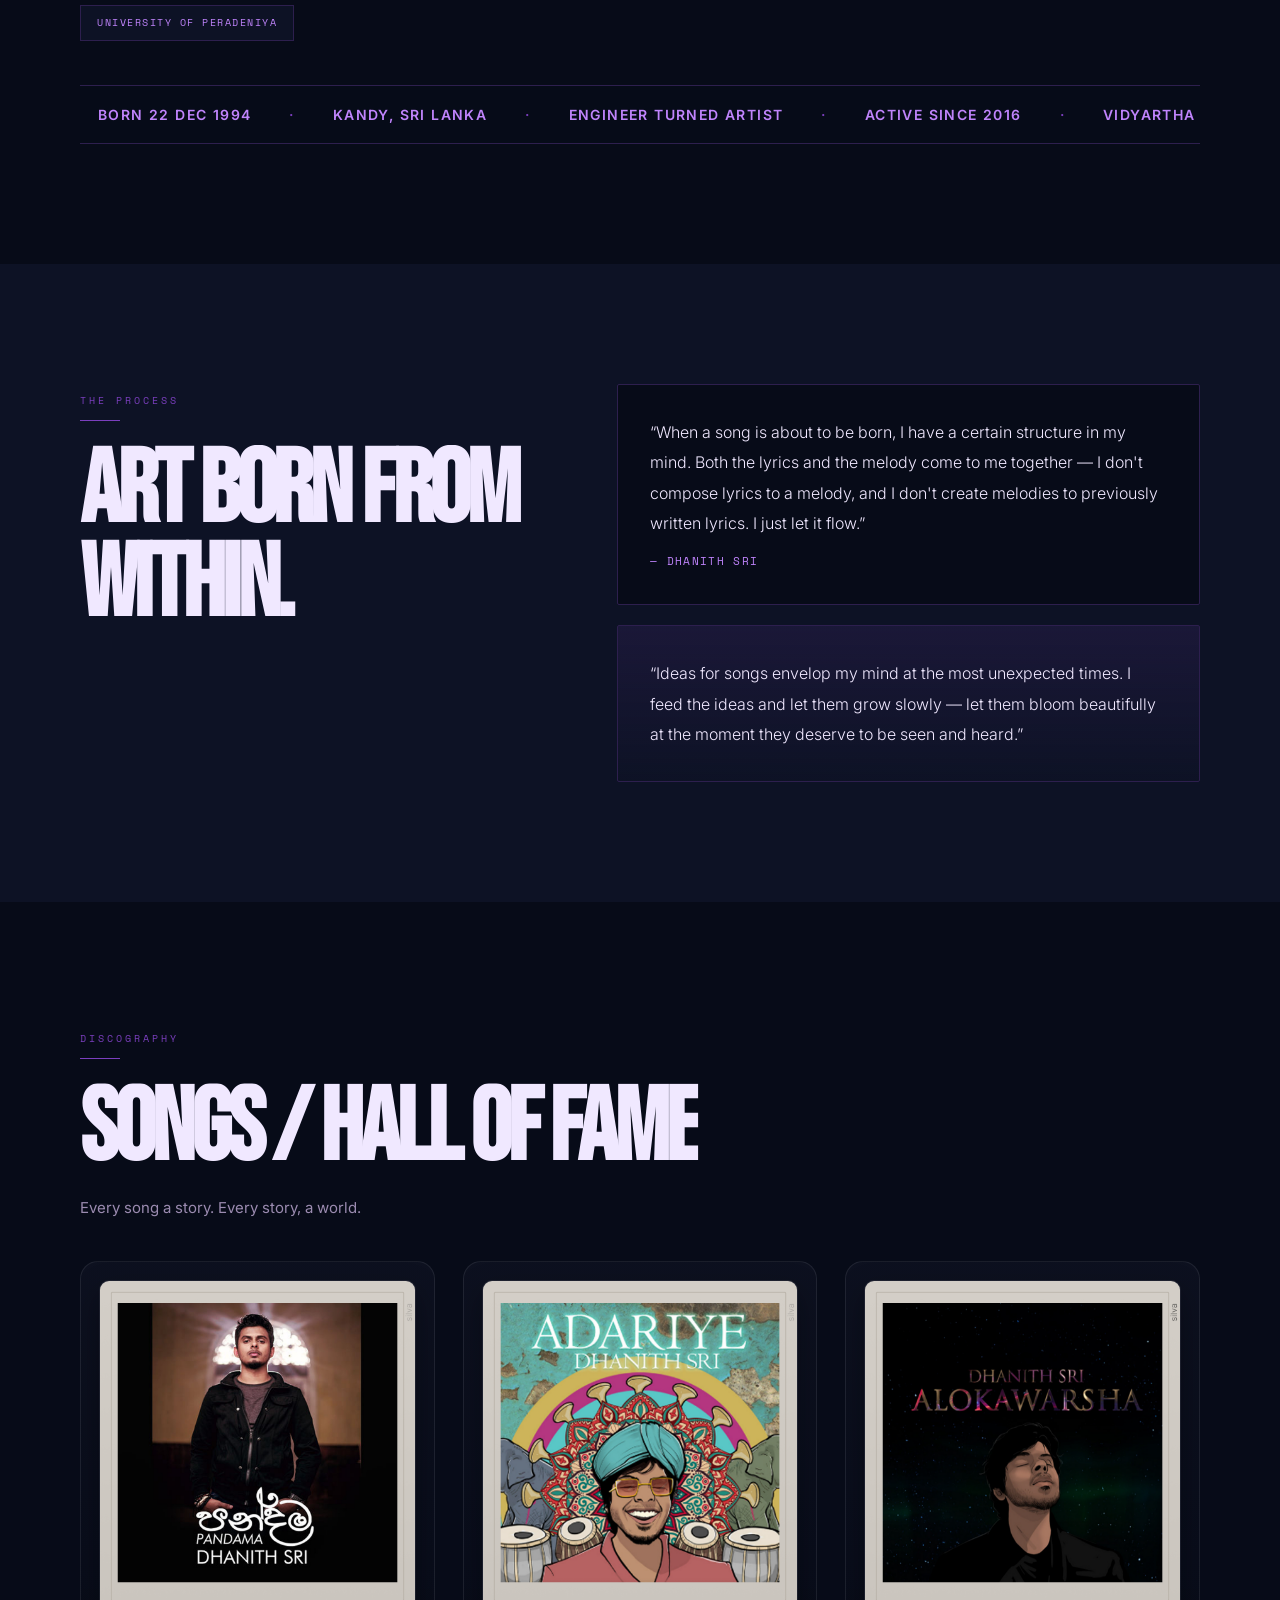
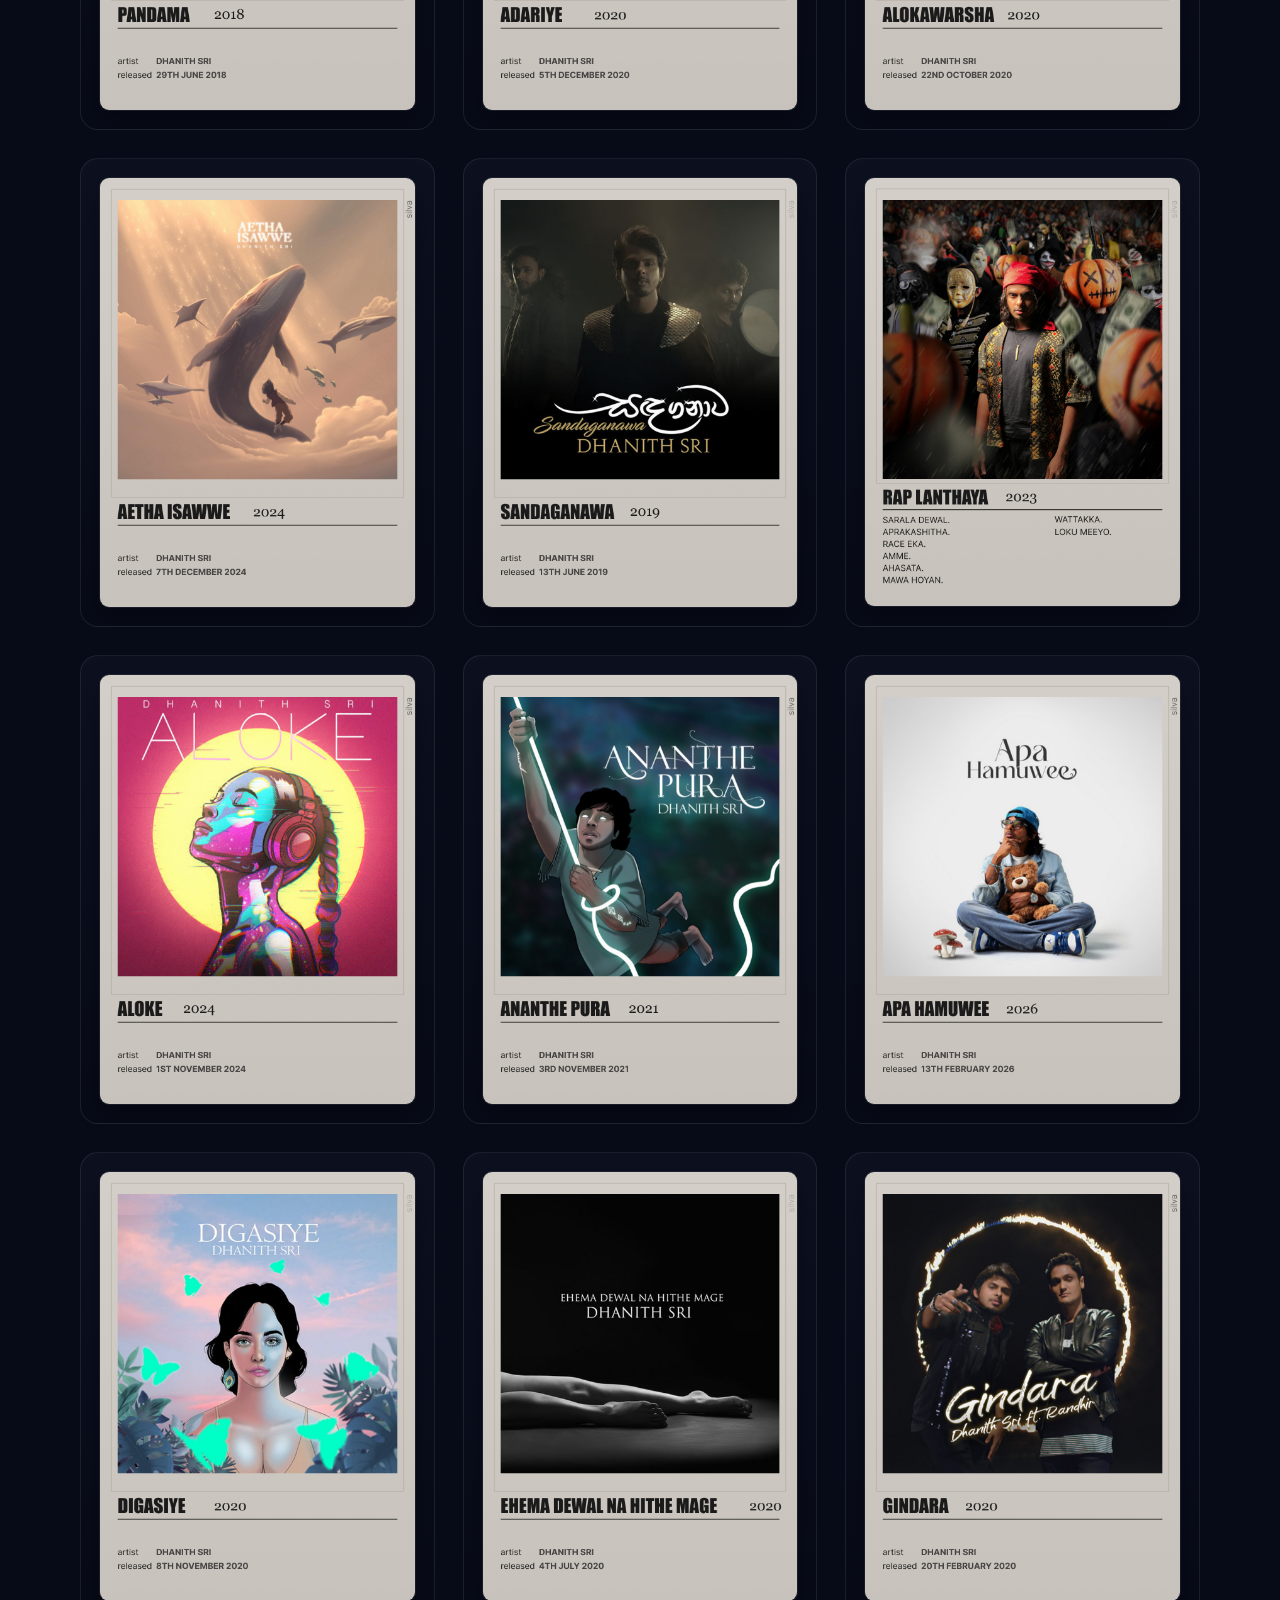
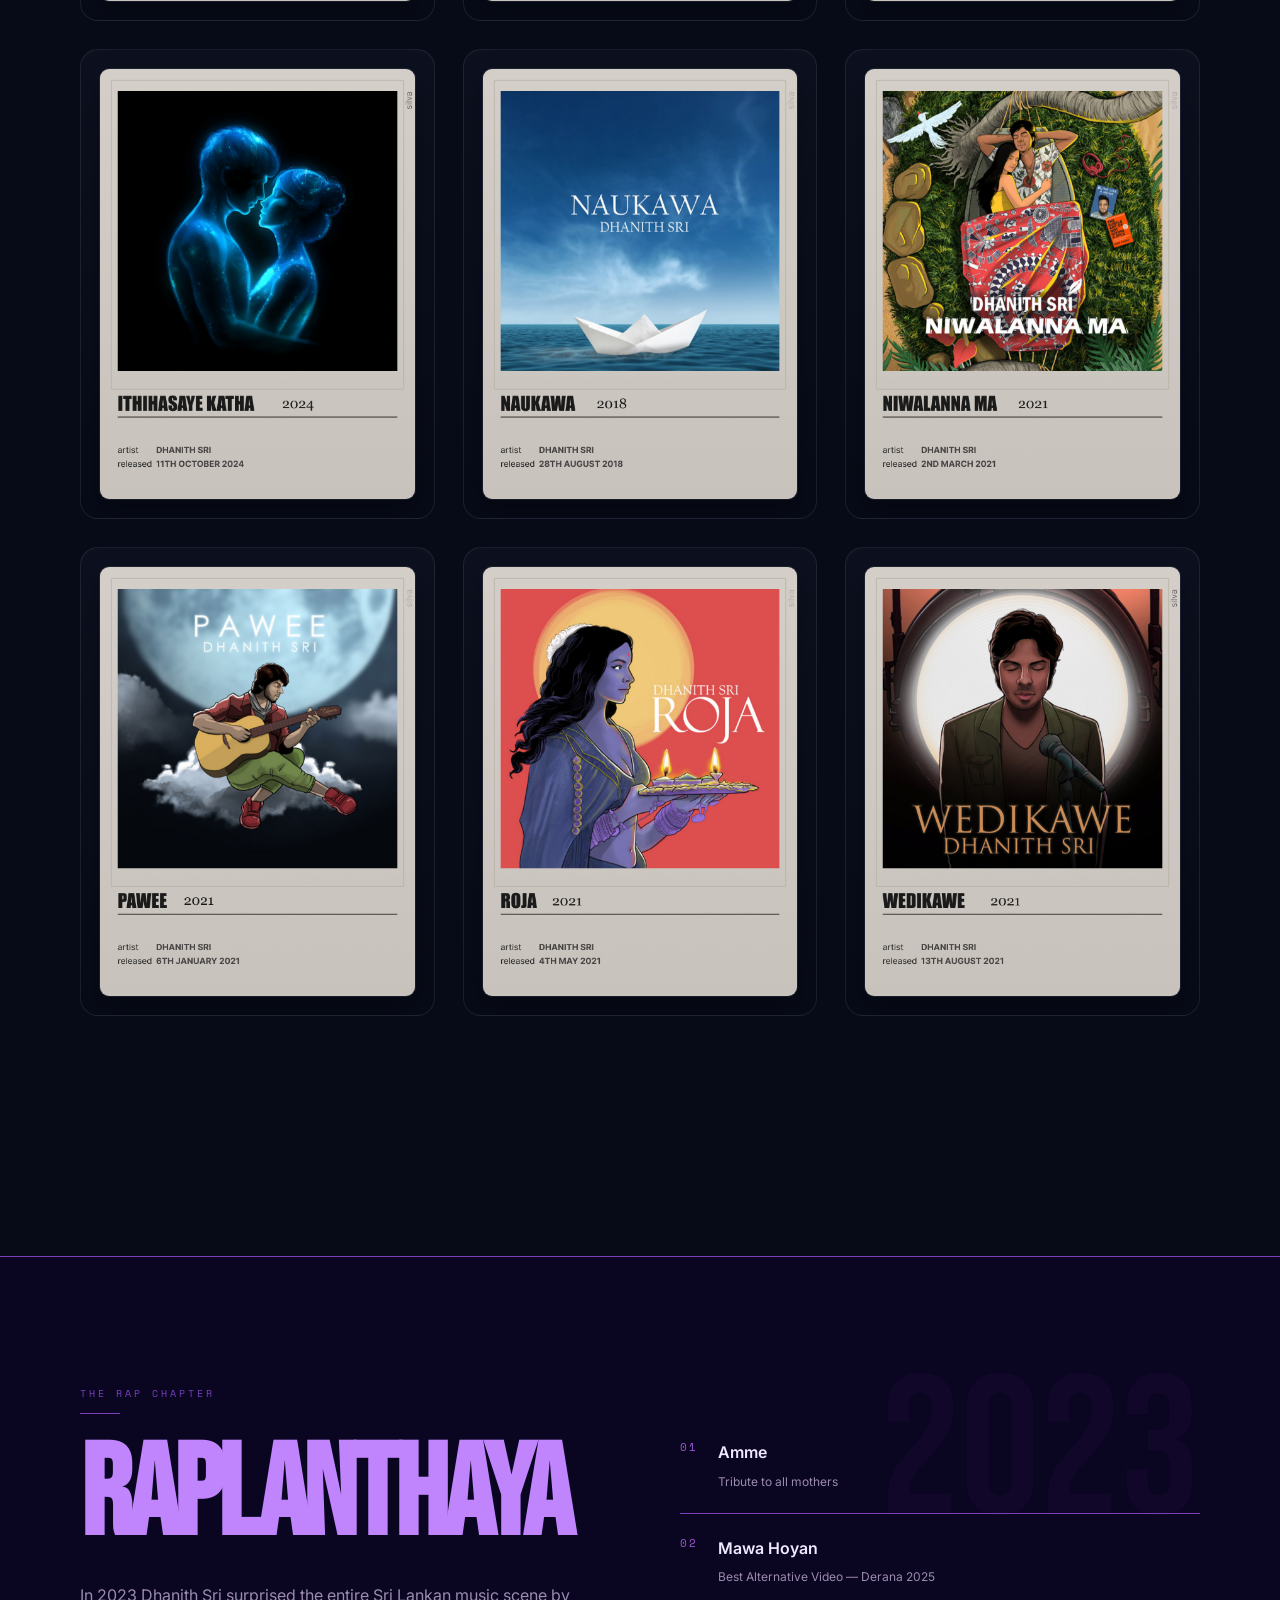
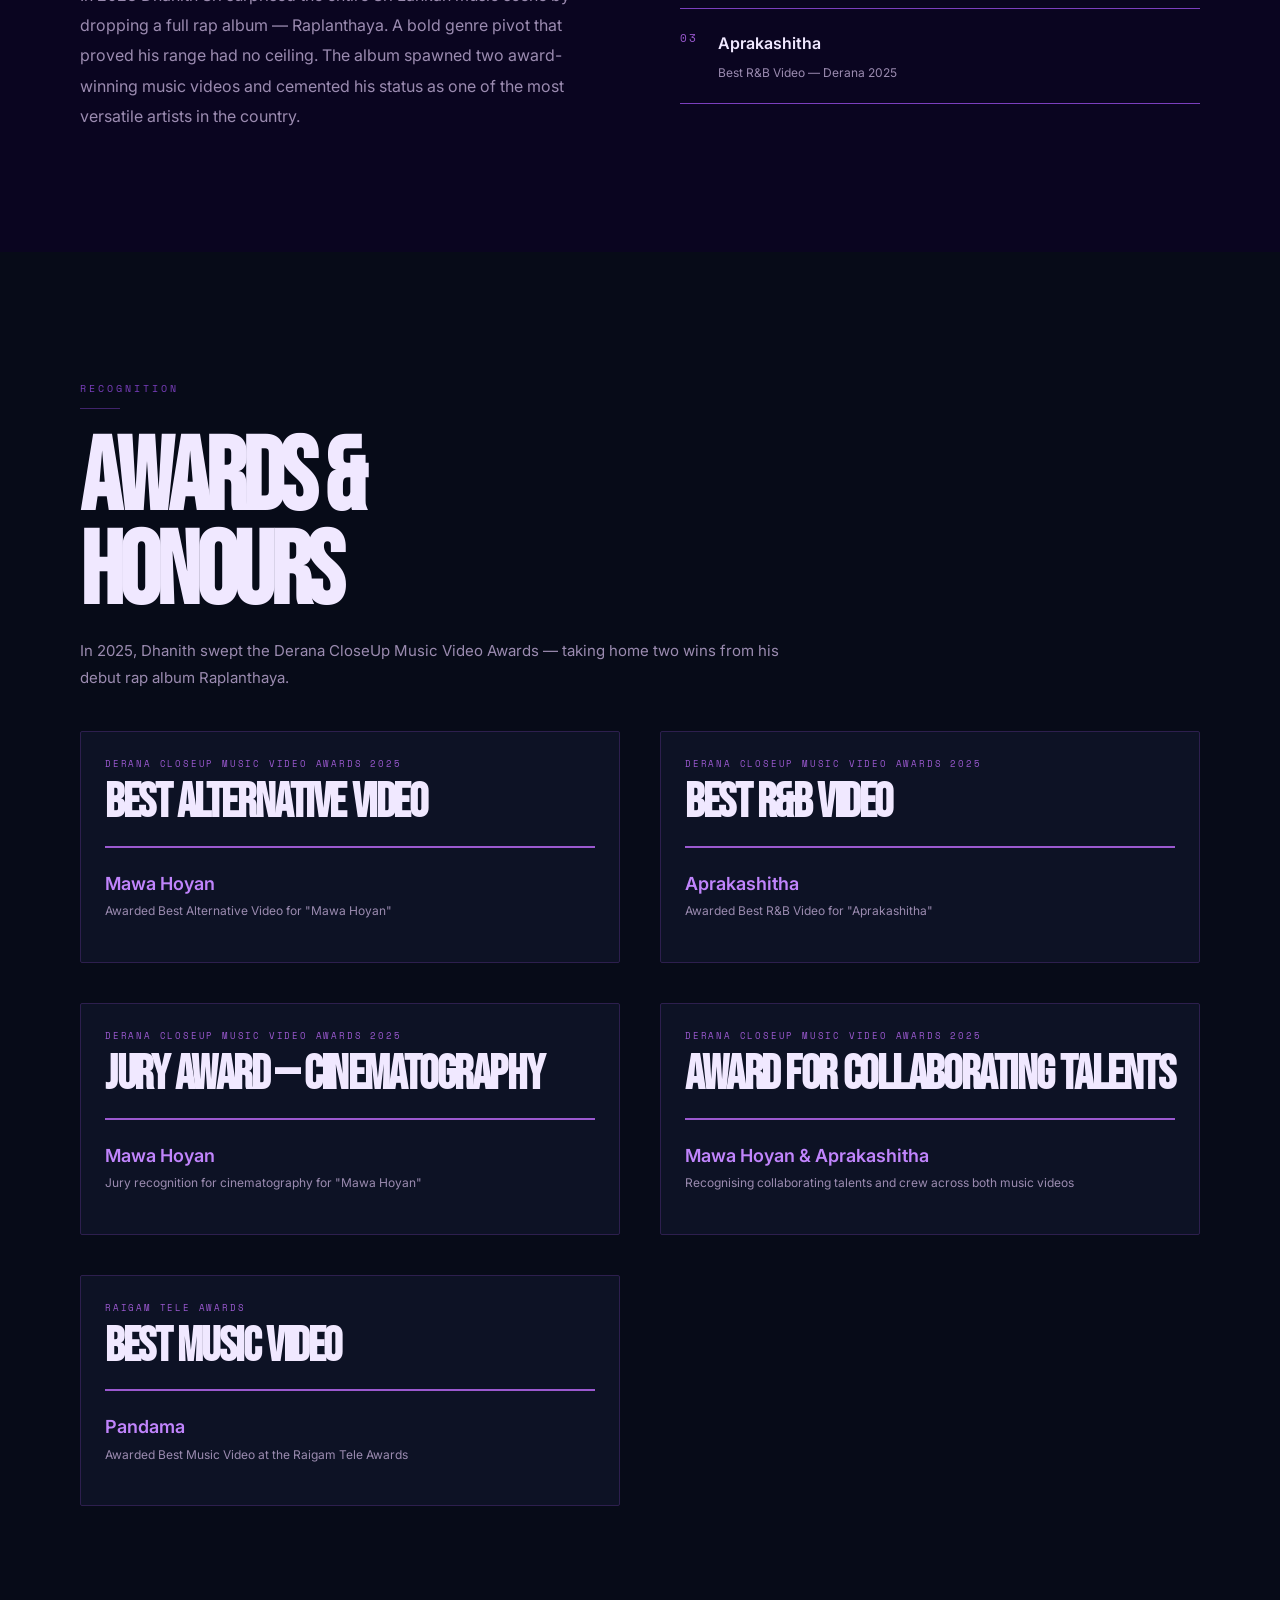
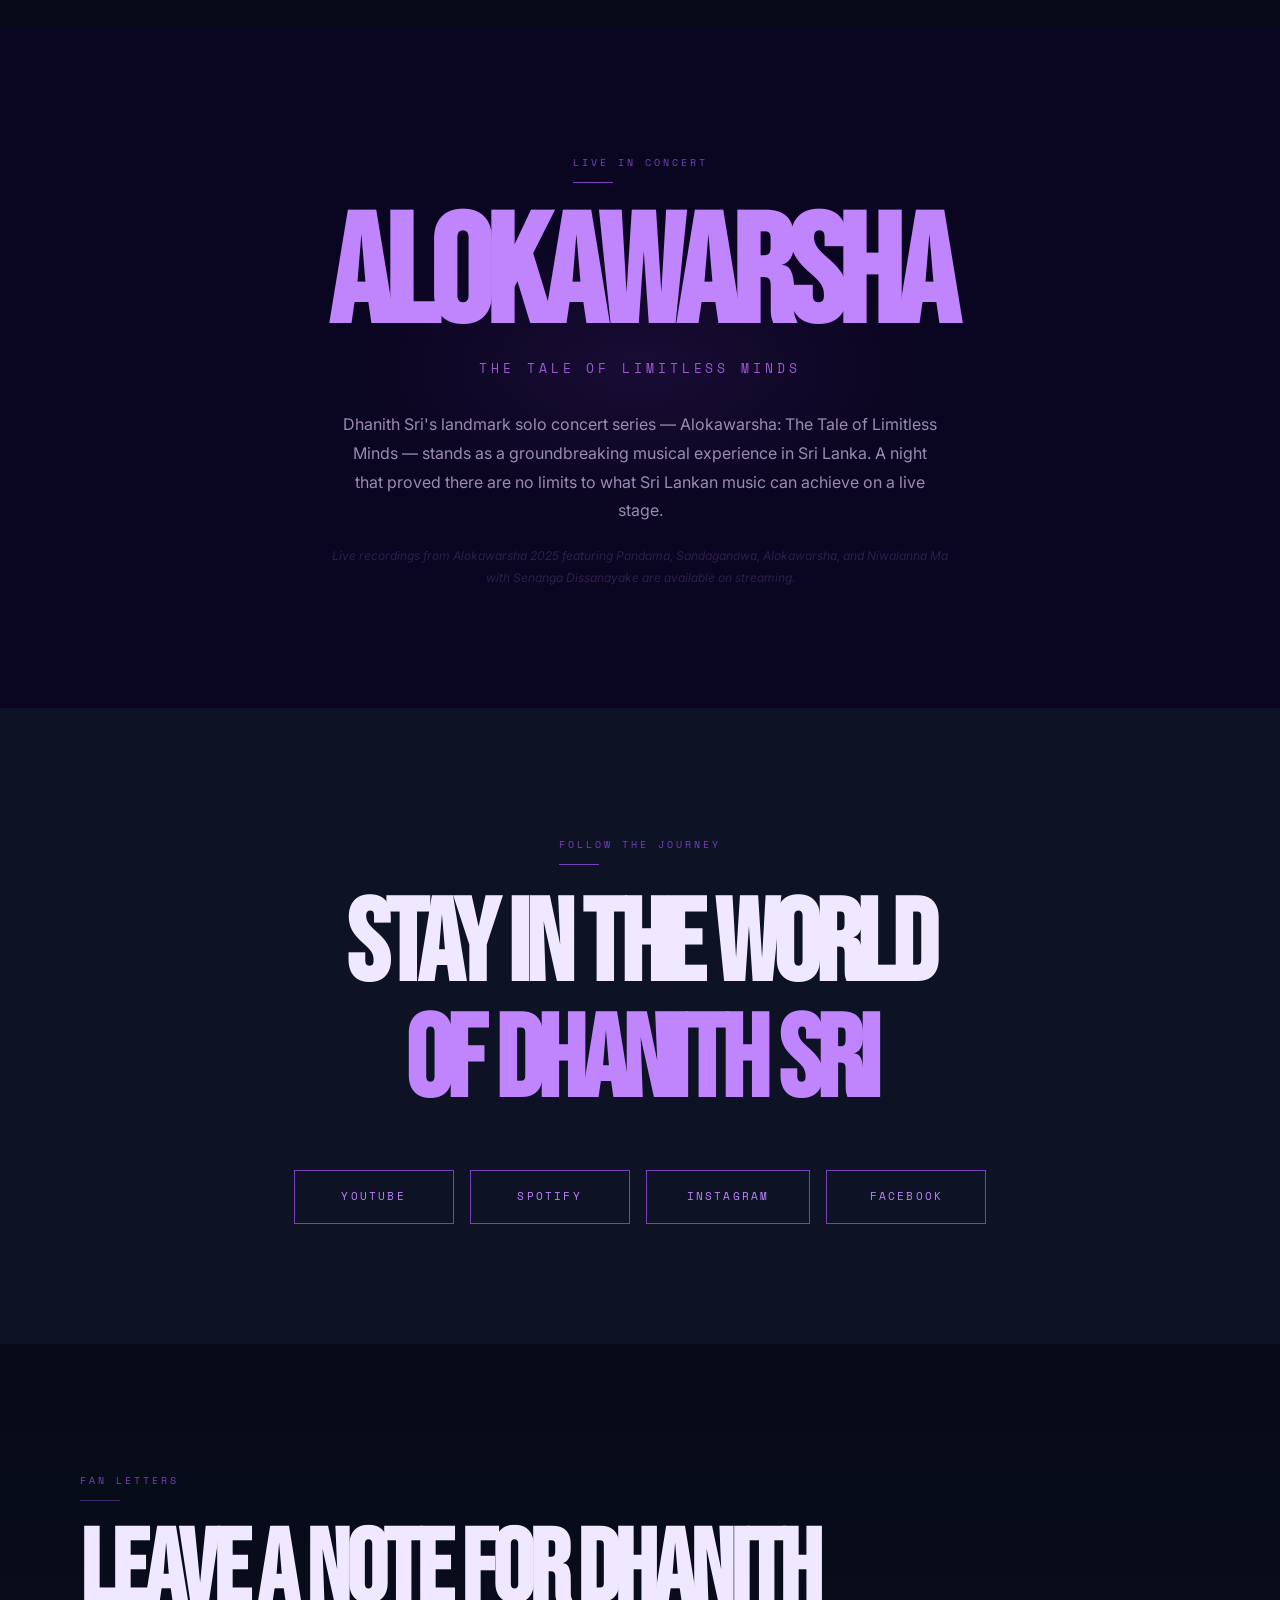
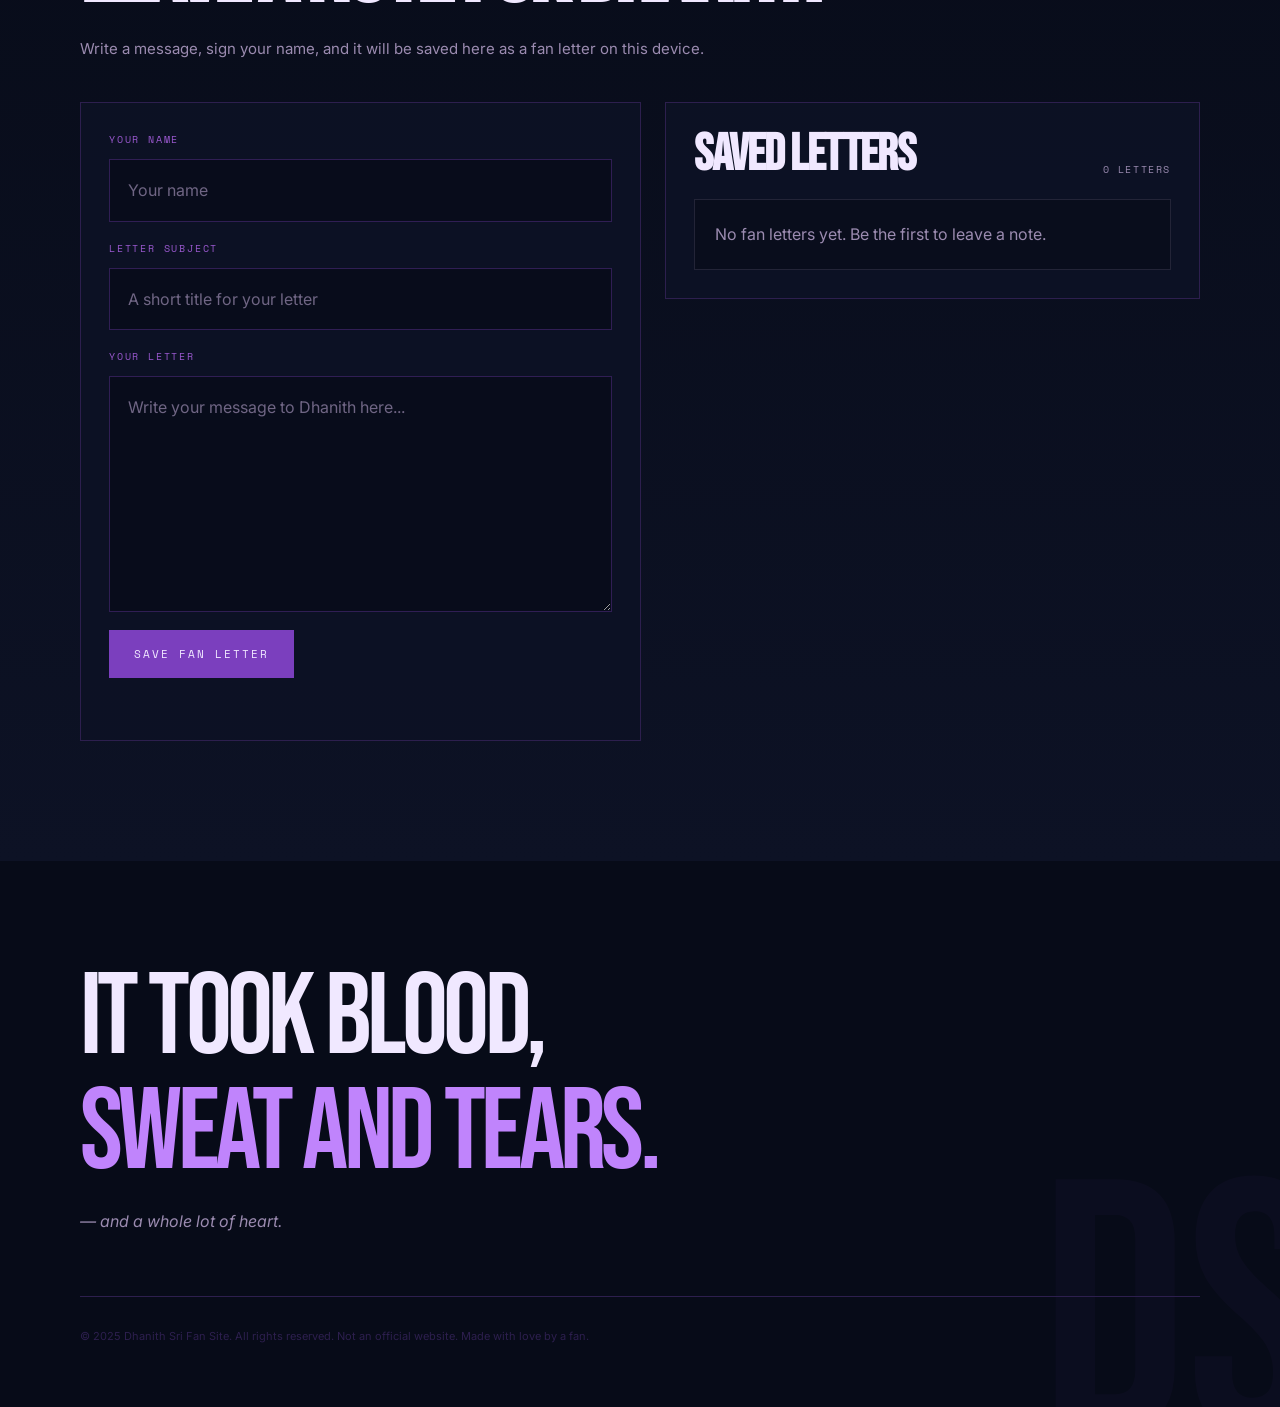
==== commit 1e2cd762: "Force fresh loads for fan letters updates" ====
--- a/index.html
+++ b/index.html
@@ -18,7 +18,7 @@
   <link rel="preconnect" href="https://fonts.googleapis.com" />
   <link rel="preconnect" href="https://fonts.gstatic.com" crossorigin />
   <link href="https://fonts.googleapis.com/css2?family=Bebas+Neue&family=Inter:wght@300;400;500;600;700&family=Space+Mono:wght@400;700&display=swap" rel="stylesheet" />
-  <link rel="stylesheet" href="style.css?v=3" />
+  <link rel="stylesheet" href="style.css?v=4" />
   <script defer src="https://cdnjs.cloudflare.com/ajax/libs/gsap/3.12.5/gsap.min.js"></script>
   <script defer src="https://cdnjs.cloudflare.com/ajax/libs/gsap/3.12.5/ScrollTrigger.min.js"></script>
   <script defer src="https://cdnjs.cloudflare.com/ajax/libs/gsap/3.12.5/SplitType.min.js"></script>
@@ -36,7 +36,7 @@
       appId: "1:902487593853:web:cb216add874983cabd3214"
     };
   </script>
-  <script defer src="script.js?v=3"></script>
+  <script defer src="script.js?v=4"></script>
 </head>
 <body class="is-loading">
   <div class="loader" aria-hidden="true">
